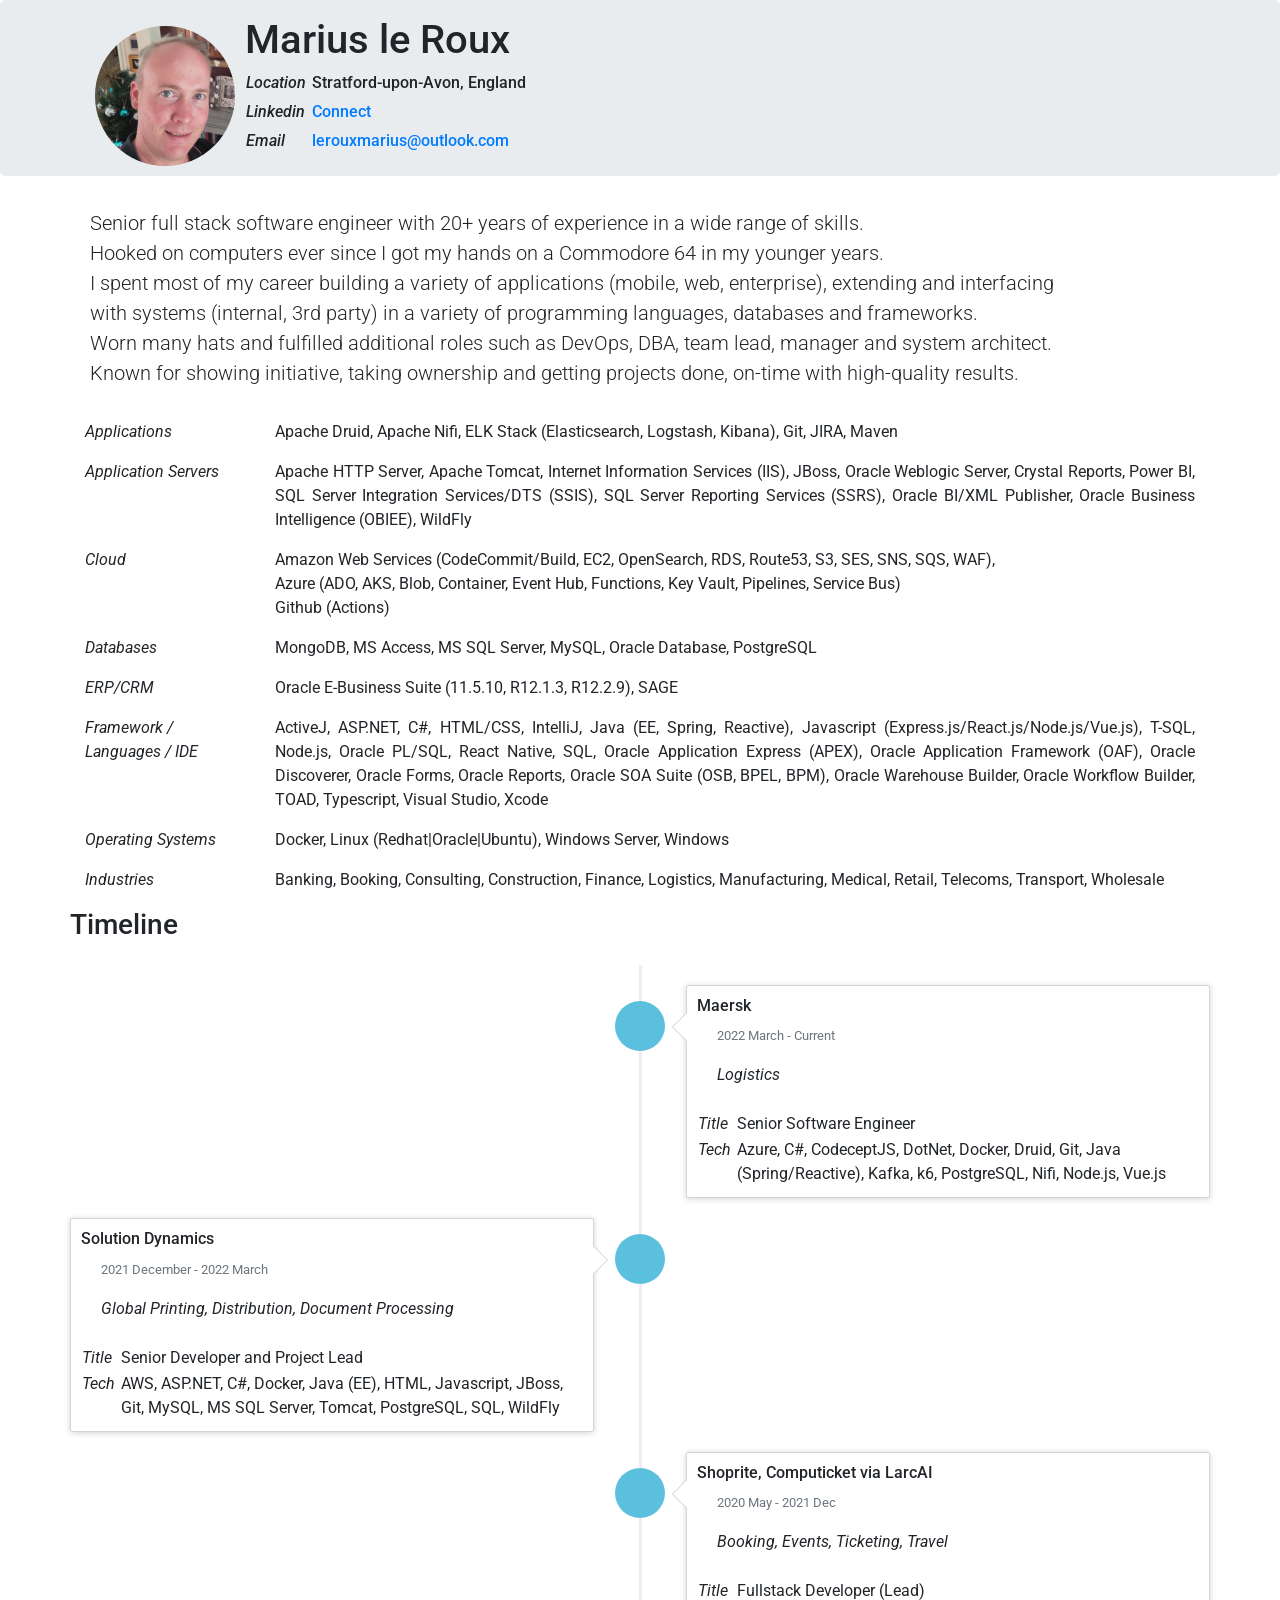
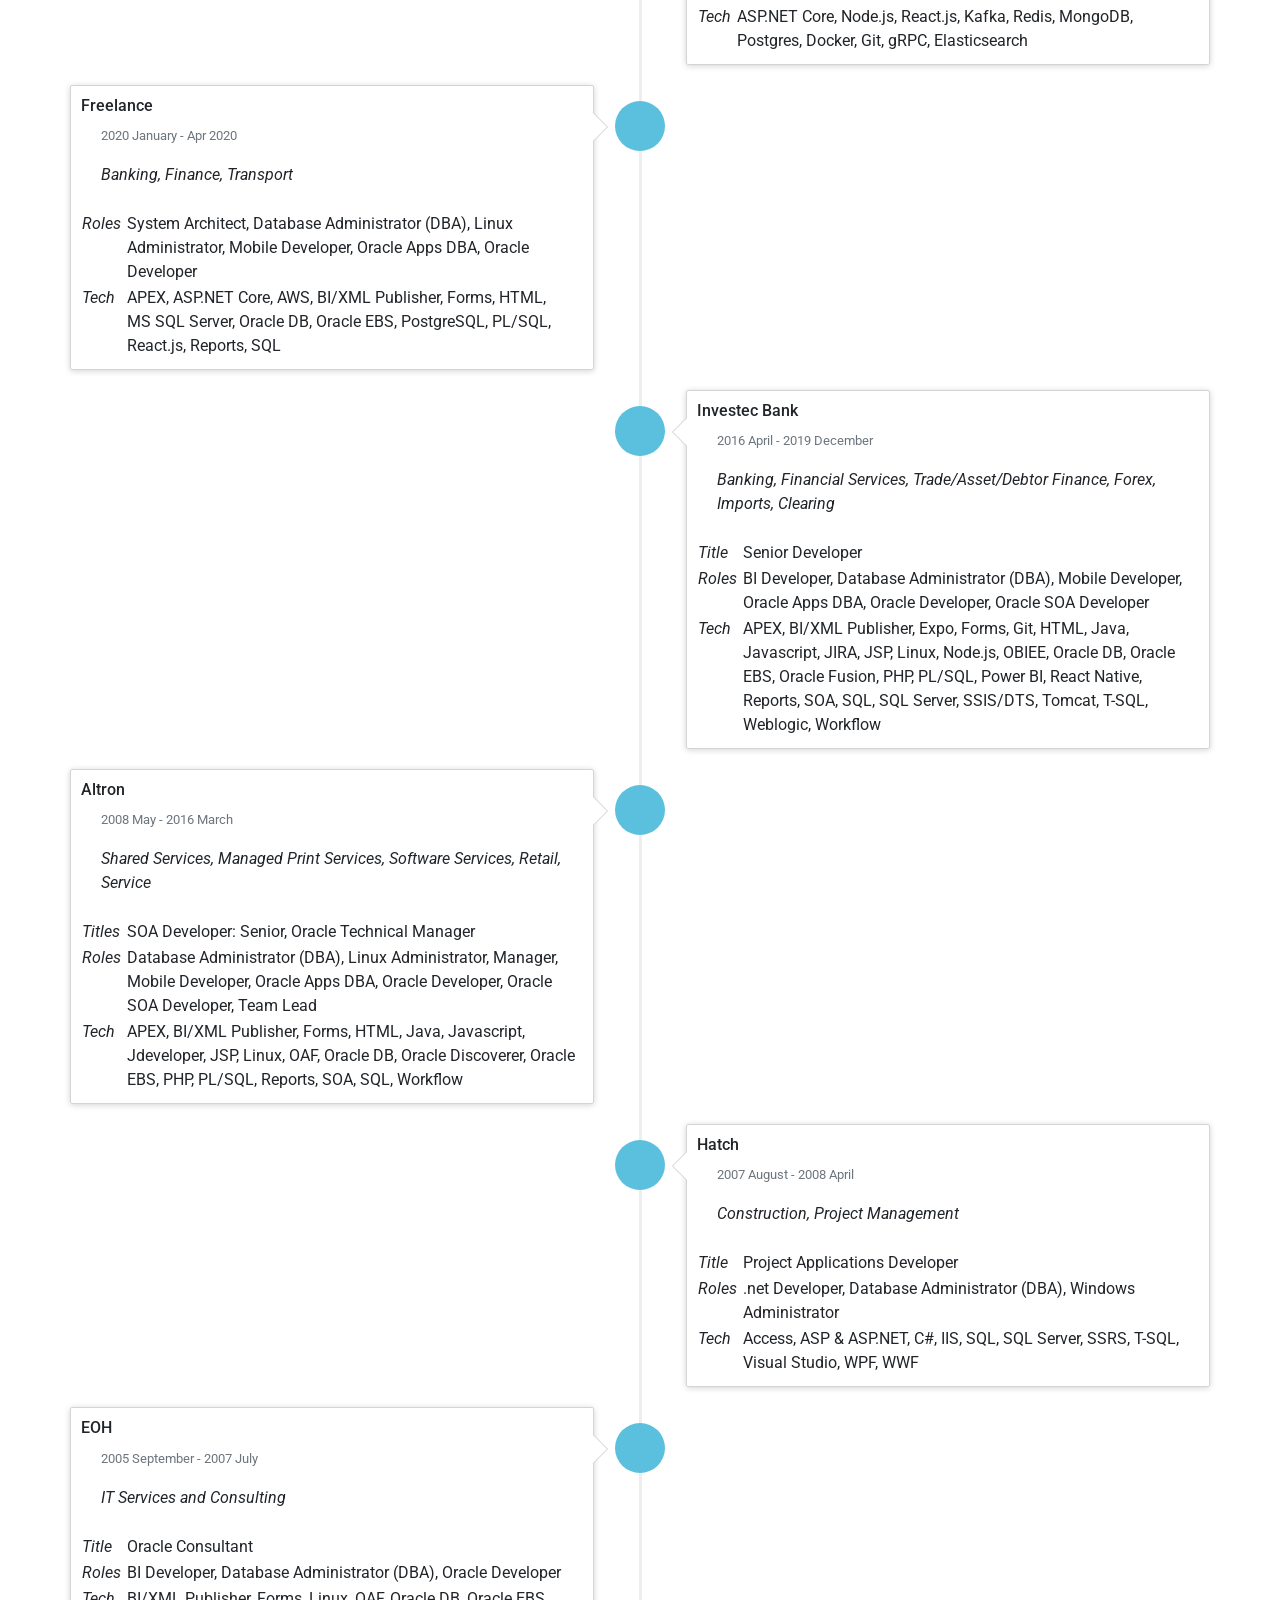
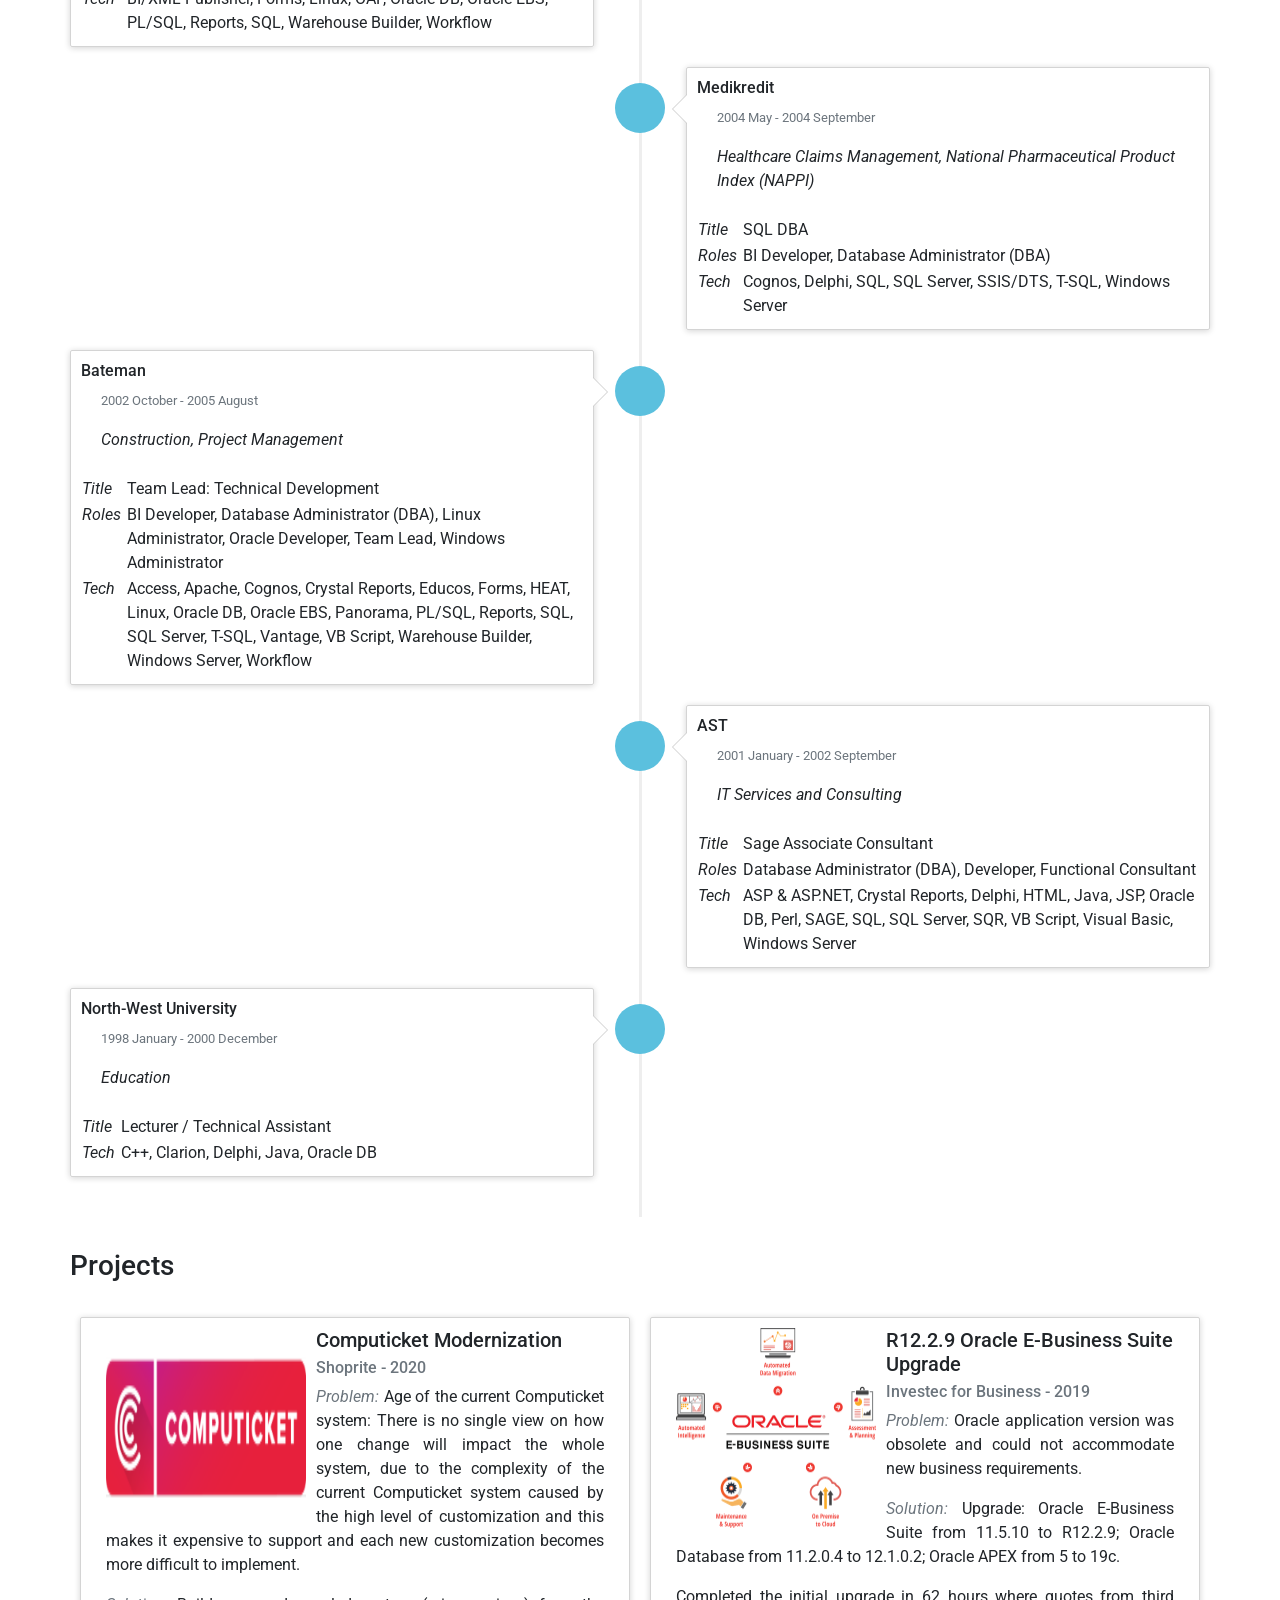
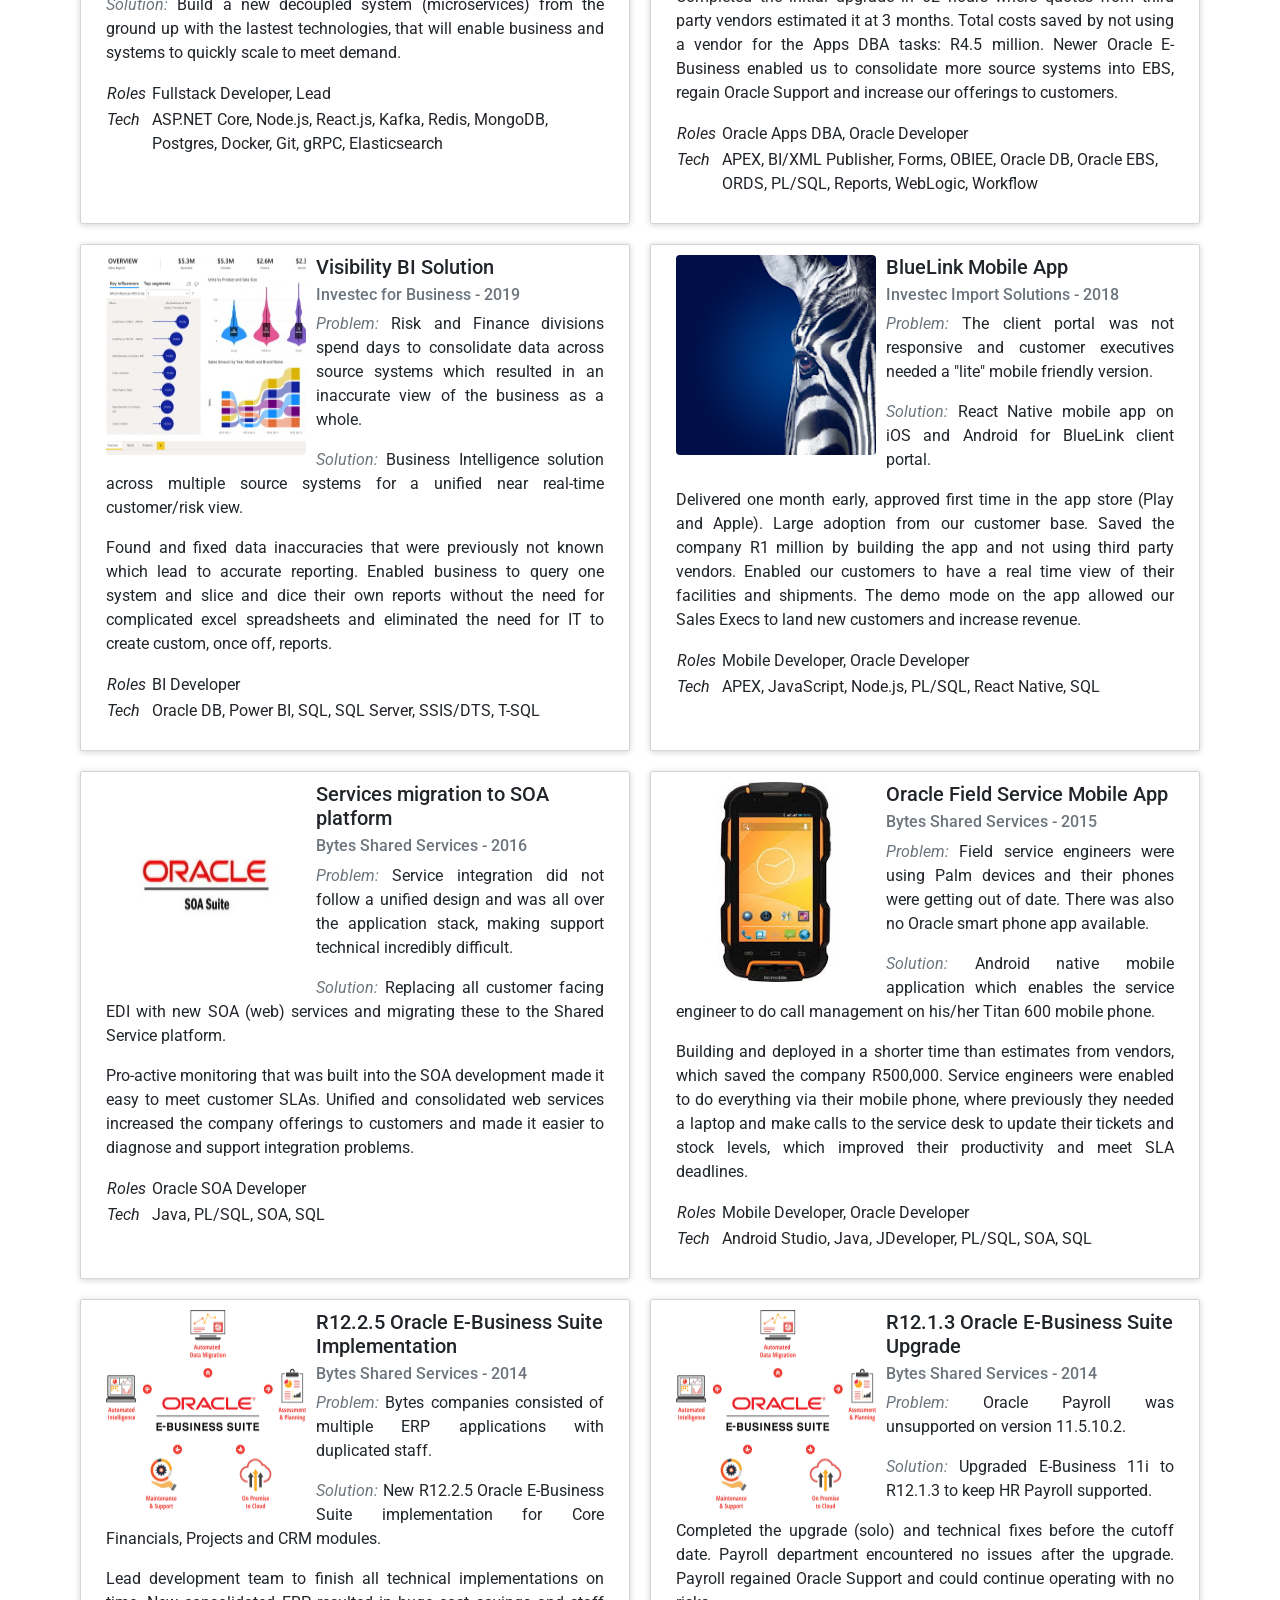
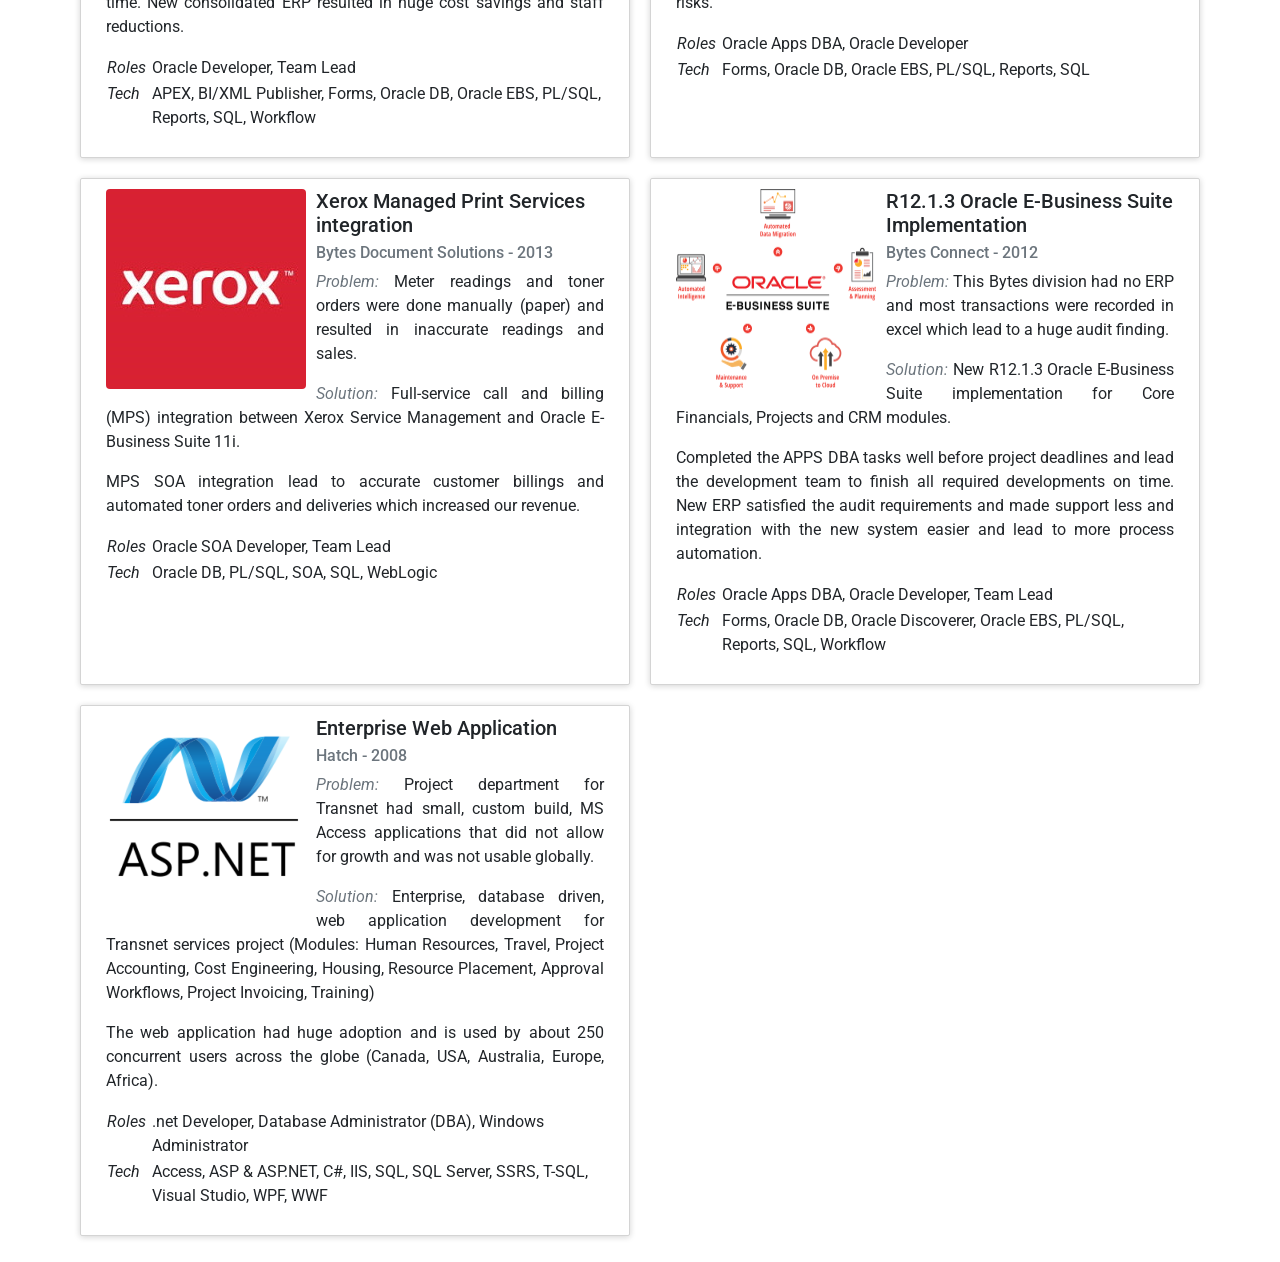
==== index.html @ 2904855f "update" ====
<!DOCTYPE html>
<!--[if lt IE 7]>      <html class="no-js lt-ie9 lt-ie8 lt-ie7"> <![endif]-->
<!--[if IE 7]>         <html class="no-js lt-ie9 lt-ie8"> <![endif]-->
<!--[if IE 8]>         <html class="no-js lt-ie9"> <![endif]-->
<!--[if gt IE 8]><!-->
<html class="no-js">
<!--<![endif]-->

<head>
    <meta charset="utf-8">
    <meta http-equiv="X-UA-Compatible" content="IE=edge">
    <title>Marius le Roux | Full Stack | Developer | Lead</title>
    <meta name="description"
        content="Summarized CV for Marius le Roux - Senior Software Engineer with 20+ years of experience in a wide range of skills.">
    <meta name="viewport" content="width=device-width, initial-scale=1.0">
    <link href="https://fonts.googleapis.com/css?family=Roboto&display=swap" rel="stylesheet">
    <link rel="stylesheet" href="css/bootstrap.min.css">
    <link rel="stylesheet" href="styles.css">
</head>

<body>
    <div class="jumbotron">
        <div class="container">
            <div class="header">
                <img src="images/MariusleRoux.png" alt="MariusleRouxPicture" class="me float-left">
                <h1>Marius le&nbsp;Roux</h1>
                <table>
                    <tr>
                        <td valign="top">
                            <h6><em>Location&nbsp;</em>
                        </td>
                        <td valign="top">
                            <h6>Stratford-upon-Avon, England</h6>
                        </td>
                    </tr>                
                    <tr>
                        <td valign="top">
                            <h6><em>Linkedin&nbsp;</em>
                        </td>
                        <td valign="top">
                            <h6><a href="https://www.linkedin.com/in/marius-le-roux-042b50187/">Connect</a></h6>
                        </td>
                    </tr>
                    <tr>
                        <td valign="top">
                            <h6><em>Email&nbsp;</em>
                        </td>
                        <td valign="top">
                            <h6><a href="mailto:lerouxmarius@outlook.com">lerouxmarius@outlook.com</a></h6>
                        </td>
                    </tr>                                        
                </table>
            </div>
        </div>
    </div>
    <div class="container">
        <div class="row">
            <p class="lead">
                Senior full stack software engineer with 20+ years of experience in a wide range of skills. <br />Hooked on computers
                ever since I got my hands on a Commodore 64 in my younger years. <br />I spent most of my career 
                building a variety of applications (mobile, web, enterprise), extending and interfacing <br />with systems (internal, 3rd party) in a variety of
                programming languages, databases and
                frameworks. <br />Worn many hats and fulfilled additional roles such as DevOps, DBA, team
                lead, manager and system architect. <br />Known for
                showing initiative, taking ownership and getting projects done, on-time with high-quality results.
            </p>
        </div>

        <div class="row">
            <div class="col-sm-2">
                <em>Applications&nbsp;</em></div>
            <div class="col-sm">Apache Druid, Apache Nifi, ELK Stack (Elasticsearch, Logstash, Kibana), Git, JIRA, Maven</div>
        </div>
        <div class="row">
            <div class="col-sm-2">
                <em>Application Servers</em></div>
            <div class="col-sm">Apache HTTP Server, Apache Tomcat, Internet Information Services (IIS), JBoss, Oracle Weblogic
                Server, Crystal Reports, Power BI, SQL Server Integration Services/DTS (SSIS), SQL Server
                Reporting
                Services (SSRS), Oracle BI/XML Publisher, Oracle Business Intelligence (OBIEE), WildFly</div>
        </div>
        <div class="row">
            <div class="col-sm-2">
                <em>Cloud</em></div>
            <div class="col-sm">Amazon Web Services (CodeCommit/Build, EC2, OpenSearch, RDS, Route53, S3, SES, SNS, SQS, WAF),<br /> Azure (ADO, AKS, Blob, Container, Event Hub, Functions, Key Vault, Pipelines, Service Bus)<br /> Github (Actions)</div>
        </div>
        <div class="row">
            <div class="col-sm-2">
                <em>Databases</em></div>
            <div class="col-sm">MongoDB, MS Access, MS SQL Server, MySQL, Oracle Database, PostgreSQL</div>
        </div>
        <div class="row">
            <div class="col-sm-2">
                <em>ERP/CRM</em></div>
            <div class="col-sm">Oracle E-Business Suite (11.5.10, R12.1.3, R12.2.9), SAGE</div>
        </div>
        <div class="row">
            <div class="col-sm-2">
                <em>Framework / Languages / IDE</em></div>
            <div class="col-sm">ActiveJ, ASP.NET, C#, HTML/CSS, IntelliJ, Java (EE, Spring, Reactive), Javascript (Express.js/React.js/Node.js/Vue.js), T-SQL, Node.js, Oracle PL/SQL, React Native, SQL, 
                Oracle Application Express (APEX), Oracle Application Framework (OAF), Oracle Discoverer, Oracle Forms, Oracle Reports, 
                Oracle SOA Suite (OSB, BPEL, BPM), Oracle Warehouse Builder, Oracle Workflow Builder, TOAD, Typescript, Visual Studio, Xcode</div>
        </div>
        <div class="row">
            <div class="col-sm-2">
                <em>Operating Systems</em></div>
            <div class="col-sm">Docker, Linux (Redhat|Oracle|Ubuntu), Windows Server, Windows</div>
        </div>
        <div class="row">
            <div class="col-sm-2">
                <em>Industries</em></div>
            <div class="col-sm">
                Banking, Booking, Consulting, Construction, Finance, Logistics, Manufacturing, Medical, Retail, Telecoms, Transport, Wholesale
            </div>
        </div>
        <div class="row">
            <h3>Timeline</h3>
        </div>
        <div class="row">
            <ul class="timeline">
                <li class="timeline-inverted">
                    <div class="timeline-badge info"></div>
                    <div class="timeline-panel">
                        <div class="timeline-heading">
                            <h6 class="timeline-title">Maersk</h6>
                            <p><small class="text-muted">2022 March - Current</small></p>
                        </div>
                        <div class="timeline-body">
                            <p><em>Logistics</em><br><br>
                                <table>
                                    <tr>
                                        <td><em>Title&nbsp;</em></td>
                                        <td> Senior Software Engineer</td>
                                    </tr>
                                    <tr>
                                        <td><em>Tech&nbsp; </em></td>
                                        <td>Azure, C#, CodeceptJS, DotNet, Docker, Druid, Git, Java (Spring/Reactive), Kafka, k6, PostgreSQL, Nifi, Node.js, Vue.js</td>
                                    </tr>
                                </table>
                            </p>
                        </div>
                    </div>
                </li>                
            <li>
                <div class="timeline-badge info"></div>
                <div class="timeline-panel">
                    <div class="timeline-heading">
                        <h6 class="timeline-title">Solution Dynamics</h6>
                        <p><small class="text-muted">2021 December - 2022 March</small></p>
                    </div>
                    <div class="timeline-body">                            
                        <p><em>Global Printing, Distribution, Document Processing</em><br><br>
                            <table>
                                <tr>
                                    <td><em>Title&nbsp;</em></td>
                                    <td> Senior Developer and Project Lead</td>
                                </tr>
                                <tr>
                                    <td><em>Tech&nbsp; </em></td>
                                    <td>AWS, ASP.NET, C#, Docker, Java (EE), HTML, Javascript, JBoss, Git, MySQL, MS&nbsp;SQL Server, Tomcat, PostgreSQL, SQL, WildFly</td>
                                </tr>
                            </table>
                        </p>
                    </div>
                </div>
            </li>
                <li class="timeline-inverted">
                    <div class="timeline-badge info"></div>
                    <div class="timeline-panel">
                        <div class="timeline-heading">
                            <h6 class="timeline-title">Shoprite, Computicket via LarcAI</h6>
                            <p><small class="text-muted">2020 May - 2021 Dec</small></p>
                        </div>
                        <div class="timeline-body">
                            <p><em>Booking, Events, Ticketing, Travel</em><br><br>
                                <table>
                                    <tr>
                                        <td><em>Title&nbsp;</em></td>
                                        <td> Fullstack Developer (Lead)</td>
                                    </tr>
                                    <tr>
                                        <td><em>Tech&nbsp; </em></td>
                                        <td>ASP.NET Core, Node.js, React.js, Kafka, Redis, MongoDB, Postgres, Docker, Git, gRPC, Elasticsearch</td>
                                    </tr>
                                </table>
                            </p>
                        </div>
                    </div>
                </li>
                <li>
                    <div class="timeline-badge info"></div>
                    <div class="timeline-panel">
                        <div class="timeline-heading">
                            <h6 class="timeline-title">Freelance</h6>
                            <p><small class="text-muted">2020 January - Apr 2020</small></p>
                        </div>
                        <div class="timeline-body">                            
                            <p><em>Banking, Finance, Transport</em><br><br>
                                <table>
                                    <tr>
                                        <td><em>Roles&nbsp;</em></td>
                                        <td> System Architect, Database Administrator (DBA), Linux Administrator, Mobile
                                            Developer, Oracle
                                            Apps DBA, Oracle Developer</td>
                                    </tr>
                                    <tr>
                                        <td><em>Tech&nbsp; </em></td>
                                        <td>APEX, ASP.NET Core, AWS, BI/XML Publisher, Forms, HTML, MS&nbsp;SQL Server, Oracle DB, Oracle EBS, PostgreSQL, 
                                            PL/SQL, React.js, 
                                            Reports, SQL</td>
                                    </tr>
                                </table>
                            </p>
                        </div>
                    </div>
                </li>
                <li class="timeline-inverted">
                    <div class="timeline-badge info"></div>
                    <div class="timeline-panel">
                        <div class="timeline-heading">
                            <h6 class="timeline-title">Investec Bank</h6>
                            <p><small class="text-muted">2016 April - 2019 December</small></p>
                        </div>
                        <div class="timeline-body">
                            <p><em>Banking, Financial Services, Trade/Asset/Debtor Finance, Forex, Imports,
                                    Clearing</em><br><br>
                                <table>
                                    <tr>
                                        <td><em>Title&nbsp;</em></td>
                                        <td> Senior Developer</td>
                                    </tr>
                                    <tr>
                                        <td><em>Roles&nbsp;</em></td>
                                        <td> BI Developer, Database Administrator (DBA), Mobile Developer,
                                            Oracle Apps
                                            DBA, Oracle Developer, Oracle SOA Developer</td>
                                    </tr>
                                    <tr>
                                        <td><em>Tech&nbsp; </em></td>
                                        <td>APEX, BI/XML Publisher, Expo, Forms, Git, HTML, Java,
                                            Javascript, JIRA, JSP,
                                            Linux, Node.js, OBIEE, Oracle DB, Oracle EBS, Oracle Fusion,
                                            PHP, PL/SQL,
                                            Power BI, React Native, Reports, SOA, SQL, SQL Server, SSIS/DTS,
                                            Tomcat,
                                            T-SQL, Weblogic, Workflow</td>
                                    </tr>
                                </table>
                            </p>
                        </div>
                    </div>
                </li>
                <li>
                    <div class="timeline-badge info"></div>
                    <div class="timeline-panel">
                        <div class="timeline-heading">
                            <h6 class="timeline-title">Altron</h6>
                            <p><small class="text-muted">2008 May - 2016 March</small></p>
                        </div>
                        <div class="timeline-body">
                            <p><em>Shared Services, Managed Print Services, Software Services, Retail,
                                    Service</em><br><br>
                                <table>
                                    <tr>
                                        <td><em>Titles&nbsp;</em></td>
                                        <td> SOA Developer: Senior, Oracle Technical Manager</td>
                                    </tr>
                                    <tr>
                                        <td><em>Roles&nbsp;</em></td>
                                        <td> Database Administrator (DBA), Linux Administrator, Manager,
                                            Mobile
                                            Developer, Oracle Apps DBA, Oracle Developer, Oracle SOA
                                            Developer, Team
                                            Lead</td>
                                    </tr>
                                    <tr>
                                        <td><em>Tech&nbsp; </em></td>
                                        <td>APEX, BI/XML Publisher, Forms, HTML, Java, Javascript,
                                            Jdeveloper, JSP,
                                            Linux, OAF, Oracle DB, Oracle Discoverer, Oracle EBS, PHP,
                                            PL/SQL, Reports,
                                            SOA, SQL, Workflow</td>
                                    </tr>
                                </table>
                            </p>
                        </div>
                    </div>
                </li>
                <li class="timeline-inverted">
                    <div class="timeline-badge info"></div>
                    <div class="timeline-panel">
                        <div class="timeline-heading">
                            <h6 class="timeline-title">Hatch</h6>
                            <p><small class="text-muted">2007 August - 2008 April</small></p>
                        </div>
                        <div class="timeline-body">
                            <p><em>Construction, Project Management</em><br><br>
                                <table>
                                    <tr>
                                        <td><em>Title&nbsp;</em></td>
                                        <td> Project Applications Developer</td>
                                    </tr>
                                    <tr>
                                        <td><em>Roles&nbsp;</em></td>
                                        <td> .net Developer, Database Administrator (DBA), Windows
                                            Administrator</td>
                                    </tr>
                                    <tr>
                                        <td><em>Tech&nbsp; </em></td>
                                        <td>Access, ASP & ASP.NET, C#, IIS, SQL, SQL Server, SSRS, T-SQL,
                                            Visual Studio,
                                            WPF, WWF</td>
                                    </tr>
                                </table>
                            </p>
                        </div>
                    </div>
                </li>
                <li>
                    <div class="timeline-badge info"></div>
                    <div class="timeline-panel">
                        <div class="timeline-heading">
                            <h6 class="timeline-title">EOH</h6>
                            <p><small class="text-muted">2005 September - 2007 July</small></p>
                        </div>
                        <div class="timeline-body">
                            <p><em>IT Services and Consulting</em><br><br>
                                <table>
                                    <tr>
                                        <td><em>Title&nbsp;</em></td>
                                        <td> Oracle Consultant</td>
                                    </tr>
                                    <tr>
                                        <td><em>Roles&nbsp;</em></td>
                                        <td> BI Developer, Database Administrator (DBA), Oracle Developer
                                        </td>
                                    </tr>
                                    <tr>
                                        <td><em>Tech&nbsp; </em></td>
                                        <td>BI/XML Publisher, Forms, Linux, OAF, Oracle DB, Oracle EBS,
                                            PL/SQL, Reports,
                                            SQL, Warehouse Builder, Workflow</td>
                                    </tr>
                                </table>
                            </p>
                        </div>
                    </div>
                </li>
                <li class="timeline-inverted">
                    <div class="timeline-badge info"></div>
                    <div class="timeline-panel">
                        <div class="timeline-heading">
                            <h6 class="timeline-title">Medikredit</h6>
                            <p><small class="text-muted">2004 May - 2004 September</small></p>
                        </div>
                        <div class="timeline-body">
                            <p><em>Healthcare Claims Management, National Pharmaceutical Product Index
                                    (NAPPI)</em><br><br>
                                <table>
                                    <tr>
                                        <td><em>Title&nbsp;</em></td>
                                        <td> SQL DBA</td>
                                    </tr>
                                    <tr>
                                        <td><em>Roles&nbsp;</em></td>
                                        <td> BI Developer, Database Administrator (DBA)</td>
                                    </tr>
                                    <tr>
                                        <td><em>Tech&nbsp; </em></td>
                                        <td>Cognos, Delphi, SQL, SQL Server, SSIS/DTS, T-SQL, Windows Server
                                        </td>
                                    </tr>
                                </table>
                            </p>
                        </div>
                    </div>
                </li>
                <li>
                    <div class="timeline-badge info"></div>
                    <div class="timeline-panel">
                        <div class="timeline-heading">
                            <h6 class="timeline-title">Bateman</h6>
                            <p><small class="text-muted">2002 October - 2005 August</small></p>
                        </div>
                        <div class="timeline-body">
                            <p><em>Construction, Project Management</em><br><br>
                                <table>
                                    <tr>
                                        <td><em>Title&nbsp;</em></td>
                                        <td> Team Lead: Technical Development</td>
                                    </tr>
                                    <tr>
                                        <td><em>Roles&nbsp;</em></td>
                                        <td> BI Developer, Database Administrator (DBA), Linux
                                            Administrator, Oracle
                                            Developer, Team Lead, Windows Administrator</td>
                                    </tr>
                                    <tr>
                                        <td><em>Tech&nbsp; </em></td>
                                        <td>Access, Apache, Cognos, Crystal Reports, Educos, Forms, HEAT,
                                            Linux, Oracle
                                            DB, Oracle EBS, Panorama, PL/SQL, Reports, SQL, SQL Server,
                                            T-SQL, Vantage,
                                            VB Script, Warehouse Builder, Windows Server, Workflow</td>
                                    </tr>
                                </table>
                            </p>
                        </div>
                    </div>
                </li>
                <li class="timeline-inverted">
                    <div class="timeline-badge info"></div>
                    <div class="timeline-panel">
                        <div class="timeline-heading">
                            <h6 class="timeline-title">AST</h6>
                            <p><small class="text-muted">2001 January - 2002 September</small></p>
                        </div>
                        <div class="timeline-body">
                            <p><em>IT Services and Consulting</em><br><br>
                                <table>
                                    <tr>
                                        <td><em>Title&nbsp;</em></td>
                                        <td> Sage Associate Consultant</td>
                                    </tr>
                                    <tr>
                                        <td><em>Roles&nbsp;</em></td>
                                        <td> Database Administrator (DBA), Developer, Functional Consultant
                                        </td>
                                    </tr>
                                    <tr>
                                        <td><em>Tech&nbsp; </em></td>
                                        <td>ASP & ASP.NET, Crystal Reports, Delphi, HTML, Java, JSP, Oracle
                                            DB, Perl,
                                            SAGE, SQL, SQL Server, SQR, VB Script, Visual Basic, Windows
                                            Server</td>
                                    </tr>
                                </table>
                            </p>
                        </div>
                    </div>
                </li>
                <li>
                    <div class="timeline-badge info"></div>
                    <div class="timeline-panel">
                        <div class="timeline-heading">
                            <h6 class="timeline-title">North-West University</h6>
                            <p><small class="text-muted">1998 January - 2000 December</small></p>
                        </div>
                        <div class="timeline-body">
                            <p><em>Education</em><br><br>
                                <table>
                                    <tr>
                                        <td><em>Title&nbsp;</em></td>
                                        <td> Lecturer / Technical Assistant</td>
                                    </tr>
                                    <tr>
                                        <td><em>Tech&nbsp; </em></td>
                                        <td>C++, Clarion, Delphi, Java, Oracle DB</td>
                                    </tr>
                                </table>
                            </p>
                        </div>
                    </div>
                </li>
            </ul>
        </div>
        <div class="row">
            <h3>Projects</h3>
        </div>
        <div class="row">
            <div class="col-md-6">
                <div class="card h-100 mb-3 col-sm-12 project">
                    <div class="bg-transparent col-sm-12">
                        <img src="images/computicket.png" alt="ProjectImage" class="rounded float-left">
                        <h5 class="card-title">Computicket Modernization</h5>
                        <h6 class="card-subtitle mb-2 text-muted">Shoprite - 2020</h6>
                        <p class="card-text"><em class="text-muted">Problem:&nbsp;</em>Age of the current Computicket system: There is no single view on how one change will impact the whole
                            system, due to the complexity of the current Computicket system caused by the high level of customization and this
                            makes it expensive to support and each new customization becomes more difficult to implement.</p>
                        <p class="card-text"><em class="text-muted">Solution:&nbsp;</em>Build a new decoupled system (microservices) from the ground up with the lastest technologies, that will enable business and
                            systems to quickly scale to meet demand.</p>
                        <table>
                            <tr>
                                <td><em>Roles&nbsp;</em></td>
                                <td>Fullstack Developer, Lead</td>
                            </tr>
                            <tr>
                                <td><em>Tech&nbsp; </em></td>
                                <td>ASP.NET Core, Node.js, React.js, Kafka, Redis, MongoDB, Postgres, Docker, Git, gRPC, Elasticsearch</td>
                            </tr>
                        </table>
                    </div>
                </div>
            </div>            
            <div class="col-md-6">
                <div class="card h-100 mb-3 col-sm-12 project">
                    <div class="bg-transparent col-sm-12">
                        <img src="images/ebs.png" alt="ProjectImage" class="rounded float-left">
                        <h5 class="card-title">R12.2.9 Oracle E-Business Suite Upgrade</h5>
                        <h6 class="card-subtitle mb-2 text-muted">Investec for Business - 2019</h6>
                        <p class="card-text"><em class="text-muted">Problem:&nbsp;</em>Oracle
                            application version was obsolete and could not accommodate new business
                            requirements.</p>
                        <p class="card-text"><em class="text-muted">Solution:&nbsp;</em>Upgrade: Oracle
                            E-Business Suite from 11.5.10 to R12.2.9; Oracle Database from 11.2.0.4 to
                            12.1.0.2; Oracle APEX from 5 to 19c.</p>
                        <p class="card-text">Completed the initial upgrade in 62 hours where quotes from third party
                            vendors estimated it at 3 months. Total costs saved by not using a vendor for the Apps
                            DBA tasks: R4.5 million.
                            Newer Oracle E-Business enabled us to consolidate more source systems into EBS, regain
                            Oracle Support and increase our offerings to customers.</p>
                        <table>
                            <tr>
                                <td><em>Roles&nbsp;</em></td>
                                <td>Oracle Apps DBA, Oracle Developer</td>
                            </tr>
                            <tr>
                                <td><em>Tech&nbsp; </em></td>
                                <td>APEX, BI/XML Publisher, Forms, OBIEE, Oracle DB, Oracle EBS, ORDS,
                                    PL/SQL, Reports, WebLogic, Workflow</td>
                            </tr>
                        </table>
                    </div>
                </div>
            </div>
            <div class="col-md-6">
                <div class="card h-100 mb-3 col-sm-12 project">
                    <div class="bg-transparent col-sm-12">
                        <img src="images/powerbi.jpg" alt="ProjectImage" class="rounded float-left">
                        <h5 class="card-title">Visibility BI Solution</h5>
                        <h6 class="card-subtitle mb-2 text-muted">Investec for Business - 2019</h6>
                        <p class="card-text"><em class="text-muted">Problem:&nbsp;</em>Risk and Finance
                            divisions spend days to consolidate data across source systems which
                            resulted in an inaccurate view of the business as a whole.</p>
                        <p class="card-text"><em class="text-muted">Solution:&nbsp;</em>Business
                            Intelligence solution across multiple source systems for a unified near
                            real-time customer/risk view.</p>
                        <p class="card-text">Found and fixed data inaccuracies that were previously not known which
                            lead to accurate reporting. Enabled business to query one system and slice and dice
                            their own reports without the need for complicated excel spreadsheets and eliminated the
                            need for IT to create custom, once off, reports.</p>
                        <table>
                            <tr>
                                <td><em>Roles&nbsp;</em></td>
                                <td>BI Developer</td>
                            </tr>
                            <tr>
                                <td><em>Tech&nbsp; </em></td>
                                <td>Oracle DB, Power BI, SQL, SQL Server, SSIS/DTS, T-SQL</td>
                            </tr>
                        </table>
                    </div>
                </div>
            </div>
            <div class="col-md-6">
                <div class="card h-100 mb-3 col-sm-12 project">
                    <div class="bg-transparent col-sm-12">
                        <img src="images/bluelink.png" alt="ProjectImage" class="rounded float-left">
                        <h5 class="card-title">BlueLink Mobile App</h5>
                        <h6 class="card-subtitle mb-2 text-muted">Investec Import Solutions - 2018</h6>
                        <p class="card-text"><em class="text-muted">Problem:&nbsp;</em>The client portal
                            was not responsive and customer executives needed a "lite" mobile friendly
                            version.</p>
                        <p class="card-text"><em class="text-muted">Solution:&nbsp;</em>React Native
                            mobile app on iOS and Android for BlueLink client portal.</p>
                        <p class="card-text">Delivered one month early, approved first time in the app store (Play
                            and Apple). Large adoption from our customer base. Saved the company R1 million by
                            building the app and not using third party vendors. Enabled our customers to have a real
                            time view of their facilities and shipments. The demo mode on the app allowed our Sales
                            Execs to land new customers and increase revenue.</p>
                        <table>
                            <tr>
                                <td><em>Roles&nbsp;</em></td>
                                <td>Mobile Developer, Oracle Developer</td>
                            </tr>
                            <tr>
                                <td><em>Tech&nbsp; </em></td>
                                <td>APEX, JavaScript, Node.js, PL/SQL, React Native, SQL</td>
                            </tr>
                        </table>
                    </div>
                </div>
            </div>
            <div class="col-md-6">
                <div class="card h-100 mb-3 col-sm-12 project">
                    <div class="bg-transparent col-sm-12">
                        <img src="images/soa.jpg" alt="ProjectImage" class="rounded float-left">
                        <h5 class="card-title">Services migration to SOA platform</h5>
                        <h6 class="card-subtitle mb-2 text-muted">Bytes Shared Services - 2016</h6>
                        <p class="card-text"><em class="text-muted">Problem:&nbsp;</em>Service
                            integration did not follow a unified design and was all over the application
                            stack, making support technical incredibly difficult.</p>
                        <p class="card-text"><em class="text-muted">Solution:&nbsp;</em>Replacing all
                            customer facing EDI with new SOA (web) services and migrating these to the
                            Shared Service platform.</p>
                        <p class="card-text">Pro-active monitoring that was built into the SOA development made it
                            easy to meet customer SLAs. Unified and consolidated web services increased the company
                            offerings to customers and made it easier to diagnose and support integration problems.
                        </p>
                        <table>
                            <tr>
                                <td><em>Roles&nbsp;</em></td>
                                <td>Oracle SOA Developer</td>
                            </tr>
                            <tr>
                                <td><em>Tech&nbsp; </em></td>
                                <td>Java, PL/SQL, SOA, SQL</td>
                            </tr>
                        </table>
                    </div>
                </div>
            </div>
            <div class="col-md-6">
                <div class="card h-100 mb-3 col-sm-12 project">
                    <div class="bg-transparent col-sm-12">
                        <img src="images/titan600.jpg" alt="ProjectImage" class="rounded float-left">
                        <h5 class="card-title">Oracle Field Service Mobile App</h5>
                        <h6 class="card-subtitle mb-2 text-muted">Bytes Shared Services - 2015</h6>
                        <p class="card-text"><em class="text-muted">Problem:&nbsp;</em>Field service
                            engineers were using Palm devices and their phones were getting out of date.
                            There was also no Oracle smart phone app available.</p>
                        <p class="card-text"><em class="text-muted">Solution:&nbsp;</em>Android native
                            mobile application which enables the service engineer to do call management
                            on his/her Titan 600 mobile phone.</p>
                        <p class="card-text">Building and deployed in a shorter time than estimates from vendors,
                            which saved the company R500,000. Service engineers were enabled to do everything via
                            their mobile phone, where previously they needed a laptop and make calls to the service
                            desk to update their tickets and stock levels, which improved their productivity and
                            meet SLA deadlines.</p>
                        <table>
                            <tr>
                                <td><em>Roles&nbsp;</em></td>
                                <td>Mobile Developer, Oracle Developer</td>
                            </tr>
                            <tr>
                                <td><em>Tech&nbsp; </em></td>
                                <td>Android Studio, Java, JDeveloper, PL/SQL, SOA, SQL</td>
                            </tr>
                        </table>
                    </div>
                </div>
            </div>
            <div class="col-md-6">
                <div class="card h-100 mb-3 col-sm-12 project">
                    <div class="bg-transparent col-sm-12">
                        <img src="images/ebs.png" alt="ProjectImage" class="rounded float-left">
                        <h5 class="card-title">R12.2.5 Oracle E-Business Suite Implementation</h5>
                        <h6 class="card-subtitle mb-2 text-muted">Bytes Shared Services - 2014</h6>
                        <p class="card-text"><em class="text-muted">Problem:&nbsp;</em>Bytes companies
                            consisted of multiple ERP applications with duplicated staff.</p>
                        <p class="card-text"><em class="text-muted">Solution:&nbsp;</em>New R12.2.5
                            Oracle E-Business Suite implementation for Core Financials, Projects and CRM
                            modules.</p>
                        <p class="card-text">Lead development team to finish all technical implementations on time.
                            New consolidated ERP resulted in huge cost savings and staff reductions.</p>
                        <table>
                            <tr>
                                <td><em>Roles&nbsp;</em></td>
                                <td>Oracle Developer, Team Lead</td>
                            </tr>
                            <tr>
                                <td><em>Tech&nbsp; </em></td>
                                <td>APEX, BI/XML Publisher, Forms, Oracle DB, Oracle EBS, PL/SQL,
                                    Reports, SQL, Workflow</td>
                            </tr>
                        </table>
                    </div>
                </div>
            </div>
            <div class="col-md-6">
                <div class="card h-100 mb-3 col-sm-12 project">
                    <div class="bg-transparent col-sm-12">
                        <img src="images/ebs.png" alt="ProjectImage" class="rounded float-left">
                        <h5 class="card-title">R12.1.3 Oracle E-Business Suite Upgrade</h5>
                        <h6 class="card-subtitle mb-2 text-muted">Bytes Shared Services - 2014</h6>
                        <p class="card-text"><em class="text-muted">Problem:&nbsp;</em>Oracle Payroll
                            was unsupported on version 11.5.10.2.</p>
                        <p class="card-text"><em class="text-muted">Solution:&nbsp;</em>Upgraded
                            E-Business 11i to R12.1.3 to keep HR Payroll supported.</p>
                        <p class="card-text">Completed the upgrade (solo) and technical fixes before the cutoff
                            date. Payroll department encountered no issues after the upgrade. Payroll regained
                            Oracle Support and could continue operating with no risks.</p>
                        <table>
                            <tr>
                                <td><em>Roles&nbsp;</em></td>
                                <td>Oracle Apps DBA, Oracle Developer</td>
                            </tr>
                            <tr>
                                <td><em>Tech&nbsp; </em></td>
                                <td>Forms, Oracle DB, Oracle EBS, PL/SQL, Reports, SQL</td>
                            </tr>
                        </table>
                    </div>
                </div>
            </div>
            <div class="col-md-6">
                <div class="card h-100 mb-3 col-sm-12 project">
                    <div class="bg-transparent col-sm-12">
                        <img src="images/xerox.jpg" alt="ProjectImage" class="rounded float-left">
                        <h5 class="card-title">Xerox Managed Print Services integration</h5>
                        <h6 class="card-subtitle mb-2 text-muted">Bytes Document Solutions - 2013</h6>
                        <p class="card-text"><em class="text-muted">Problem:&nbsp;</em>Meter readings
                            and toner orders were done manually (paper) and resulted in inaccurate
                            readings and sales.</p>
                        <p class="card-text"><em class="text-muted">Solution:&nbsp;</em>Full-service
                            call and billing (MPS) integration between Xerox Service Management and
                            Oracle E-Business Suite 11i.</p>
                        <p class="card-text">MPS SOA integration lead to accurate customer billings and automated
                            toner orders and deliveries which increased our revenue.</p>
                        <table>
                            <tr>
                                <td><em>Roles&nbsp;</em></td>
                                <td>Oracle SOA Developer, Team Lead</td>
                            </tr>
                            <tr>
                                <td><em>Tech&nbsp; </em></td>
                                <td>Oracle DB, PL/SQL, SOA, SQL, WebLogic</td>
                            </tr>
                        </table>
                    </div>
                </div>
            </div>
            <div class="col-md-6">
                <div class="card h-100 mb-3 col-sm-12 project">
                    <div class="bg-transparent col-sm-12">
                        <img src="images/ebs.png" alt="ProjectImage" class="rounded float-left">
                        <h5 class="card-title">R12.1.3 Oracle E-Business Suite Implementation</h5>
                        <h6 class="card-subtitle mb-2 text-muted">Bytes Connect - 2012</h6>
                        <p class="card-text"><em class="text-muted">Problem:&nbsp;</em>This Bytes
                            division had no ERP and most transactions were recorded in excel which lead
                            to a huge audit finding.</p>
                        <p class="card-text"><em class="text-muted">Solution:&nbsp;</em>New R12.1.3
                            Oracle E-Business Suite implementation for Core Financials, Projects and CRM
                            modules.</p>
                        <p class="card-text">Completed the APPS DBA tasks well before project deadlines and lead the
                            development team to finish all required developments on time. New ERP satisfied the
                            audit requirements and made support less and integration with the new system easier and
                            lead to more process automation.</p>
                        <table>
                            <tr>
                                <td><em>Roles&nbsp;</em></td>
                                <td>Oracle Apps DBA, Oracle Developer, Team Lead</td>
                            </tr>
                            <tr>
                                <td><em>Tech&nbsp; </em></td>
                                <td>Forms, Oracle DB, Oracle Discoverer, Oracle EBS, PL/SQL, Reports,
                                    SQL, Workflow</td>
                            </tr>
                        </table>
                    </div>
                </div>
            </div>
            <div class="col-md-6">
                <div class="card h-100 mb-3 col-sm-12 project">
                    <div class="bg-transparent col-sm-12">
                        <img src="images/asp.png" alt="ProjectImage" class="rounded float-left">
                        <h5 class="card-title">Enterprise Web Application</h5>
                        <h6 class="card-subtitle mb-2 text-muted">Hatch - 2008</h6>
                        <p class="card-text"><em class="text-muted">Problem:&nbsp;</em>Project department for
                            Transnet had small, custom build, MS Access applications that did not allow for growth
                            and was not usable globally.</p>
                        <p class="card-text"><em class="text-muted">Solution:&nbsp;</em>Enterprise, database driven,
                            web application development for Transnet services project (Modules: Human Resources,
                            Travel, Project Accounting, Cost Engineering, Housing, Resource Placement, Approval
                            Workflows, Project Invoicing, Training)</p>
                        <p class="card-text">The web application had huge adoption and is used by about 250
                            concurrent users across the globe (Canada, USA, Australia, Europe, Africa).</p>
                        <table>
                            <tr>
                                <td><em>Roles&nbsp;</em></td>
                                <td>.net Developer, Database Administrator (DBA), Windows Administrator</td>
                            </tr>
                            <tr>
                                <td><em>Tech&nbsp; </em></td>
                                <td>Access, ASP & ASP.NET, C#, IIS, SQL, SQL Server, SSRS, T-SQL, Visual Studio,
                                    WPF, WWF</td>
                            </tr>
                        </table>
                    </div>
                </div>
            </div>
        </div>
    </div>
    <script src="https://code.jquery.com/jquery-3.4.1.slim.min.js"
        integrity="sha384-J6qa4849blE2+poT4WnyKhv5vZF5SrPo0iEjwBvKU7imGFAV0wwj1yYfoRSJoZ+n"
        crossorigin="anonymous"></script>
    <script src="https://cdn.jsdelivr.net/npm/popper.js@1.16.0/dist/umd/popper.min.js"
        integrity="sha384-Q6E9RHvbIyZFJoft+2mJbHaEWldlvI9IOYy5n3zV9zzTtmI3UksdQRVvoxMfooAo"
        crossorigin="anonymous"></script>
    <script src="https://stackpath.bootstrapcdn.com/bootstrap/4.4.1/js/bootstrap.min.js"
        integrity="sha384-wfSDF2E50Y2D1uUdj0O3uMBJnjuUD4Ih7YwaYd1iqfktj0Uod8GCExl3Og8ifwB6"
        crossorigin="anonymous"></script>
</body>

</html>
---- styles.css ----
* {
    font-family: 'Roboto', sans-serif;
}

@-ms-viewport {
    width: device-width;
}

.me {
    height: 10rem;
    border-radius: 100%;
    padding: 10px;
}

p {
    padding: 0 20px 0 20px;
}

.row {
    padding-bottom: 1em;
}

.jumbotron {
    padding-top: 1em;
    padding-bottom: 1em;
}

.carousel-item.active {
    display: block;
    border: solid 1px black;
}

/* timeline css */

.timeline {
    list-style: none;
    padding: 20px 0 20px;
    position: relative;
}

.timeline:before {
    top: 0;
    bottom: 0;
    position: absolute;
    content: " ";
    width: 3px;
    background-color: #eeeeee;
    left: 50%;
    margin-left: -1.5px;
}

.timeline>li {
    margin-bottom: 20px;
    position: relative;
}

.timeline>li:before, .timeline>li:after {
    content: " ";
    display: table;
}

.timeline>li:after {
    clear: both;
}

.timeline>li:before, .timeline>li:after {
    content: " ";
    display: table;
}

.timeline>li:after {
    clear: both;
}

.timeline>li>.timeline-panel {
    width: 46%;
    float: left;
    border: 1px solid #d4d4d4;
    border-radius: 2px;
    padding: 10px;
    position: relative;
    -webkit-box-shadow: 0 1px 6px rgba(0, 0, 0, 0.175);
    box-shadow: 0 1px 6px rgba(0, 0, 0, 0.175);
}

.timeline>li>.timeline-panel:before {
    position: absolute;
    top: 26px;
    right: -15px;
    display: inline-block;
    border-top: 15px solid transparent;
    border-left: 15px solid #ccc;
    border-right: 0 solid #ccc;
    border-bottom: 15px solid transparent;
    content: " ";
}

.timeline>li>.timeline-panel:after {
    position: absolute;
    top: 27px;
    right: -14px;
    display: inline-block;
    border-top: 14px solid transparent;
    border-left: 14px solid #fff;
    border-right: 0 solid #fff;
    border-bottom: 14px solid transparent;
    content: " ";
}

.timeline>li>.timeline-badge {
    color: #fff;
    width: 50px;
    height: 50px;
    line-height: 50px;
    font-size: 1.4em;
    text-align: center;
    position: absolute;
    top: 16px;
    left: 50%;
    margin-left: -25px;
    background-color: #999999;
    z-index: 100;
    border-top-right-radius: 50%;
    border-top-left-radius: 50%;
    border-bottom-right-radius: 50%;
    border-bottom-left-radius: 50%;
}

.timeline>li.timeline-inverted>.timeline-panel {
    float: right;
}

.timeline>li.timeline-inverted>.timeline-panel:before {
    border-left-width: 0;
    border-right-width: 15px;
    left: -15px;
    right: auto;
}

.timeline>li.timeline-inverted>.timeline-panel:after {
    border-left-width: 0;
    border-right-width: 14px;
    left: -14px;
    right: auto;
}

.timeline-badge.primary {
    background-color: #2e6da4 !important;
}

.timeline-badge.success {
    background-color: #3f903f !important;
}

.timeline-badge.warning {
    background-color: #f0ad4e !important;
}

.timeline-badge.danger {
    background-color: #d9534f !important;
}

.timeline-badge.info {
    background-color: #5bc0de !important;
}

.timeline-title {
    margin-top: 0;
    color: inherit;
}

.timeline-body>p, .timeline-body>ul {
    margin-bottom: 0;
}

.timeline-body>p+p {
    margin-top: 5px;
}

@media (max-width: 767px) {
    ul.timeline:before {
        left: 40px;
    }
    ul.timeline>li>.timeline-panel {
        width: calc(100% - 90px);
        width: -moz-calc(100% - 90px);
        width: -webkit-calc(100% - 90px);
    }
    ul.timeline>li>.timeline-badge {
        left: 15px;
        margin-left: 0;
        top: 16px;
    }
    ul.timeline>li>.timeline-panel {
        float: right;
    }
    ul.timeline>li>.timeline-panel:before {
        border-left-width: 0;
        border-right-width: 15px;
        left: -15px;
        right: auto;
    }
    ul.timeline>li>.timeline-panel:after {
        border-left-width: 0;
        border-right-width: 14px;
        left: -14px;
        right: auto;
    }
}

table td {
    text-align: left;
    vertical-align: top;
}

table {
    margin: 0; /* 20px 0 20px;*/
}

#headingOne.card-header, .card-header .btn, .card-text {
    text-decoration: none;
    padding: 0;
    text-align: justify;
}

.table {
    margin: 0;
}

.lead, .col-sm, .card-text {
    text-align: justify;
}

.project {    
    border: 1px solid #d4d4d4;
    border-radius: 2px;
    padding: 10px;
    position: relative;
    -webkit-box-shadow: 0 1px 6px rgba(0, 0, 0, 0.175);
    box-shadow: 0 1px 6px rgba(0, 0, 0, 0.175);

}

.project img {
    height: 200px;
    width: 200px;
    margin-right: 10px;
}

.col-md-6 {
    padding: 10px;
}

.card-body {
    padding: 0;
}
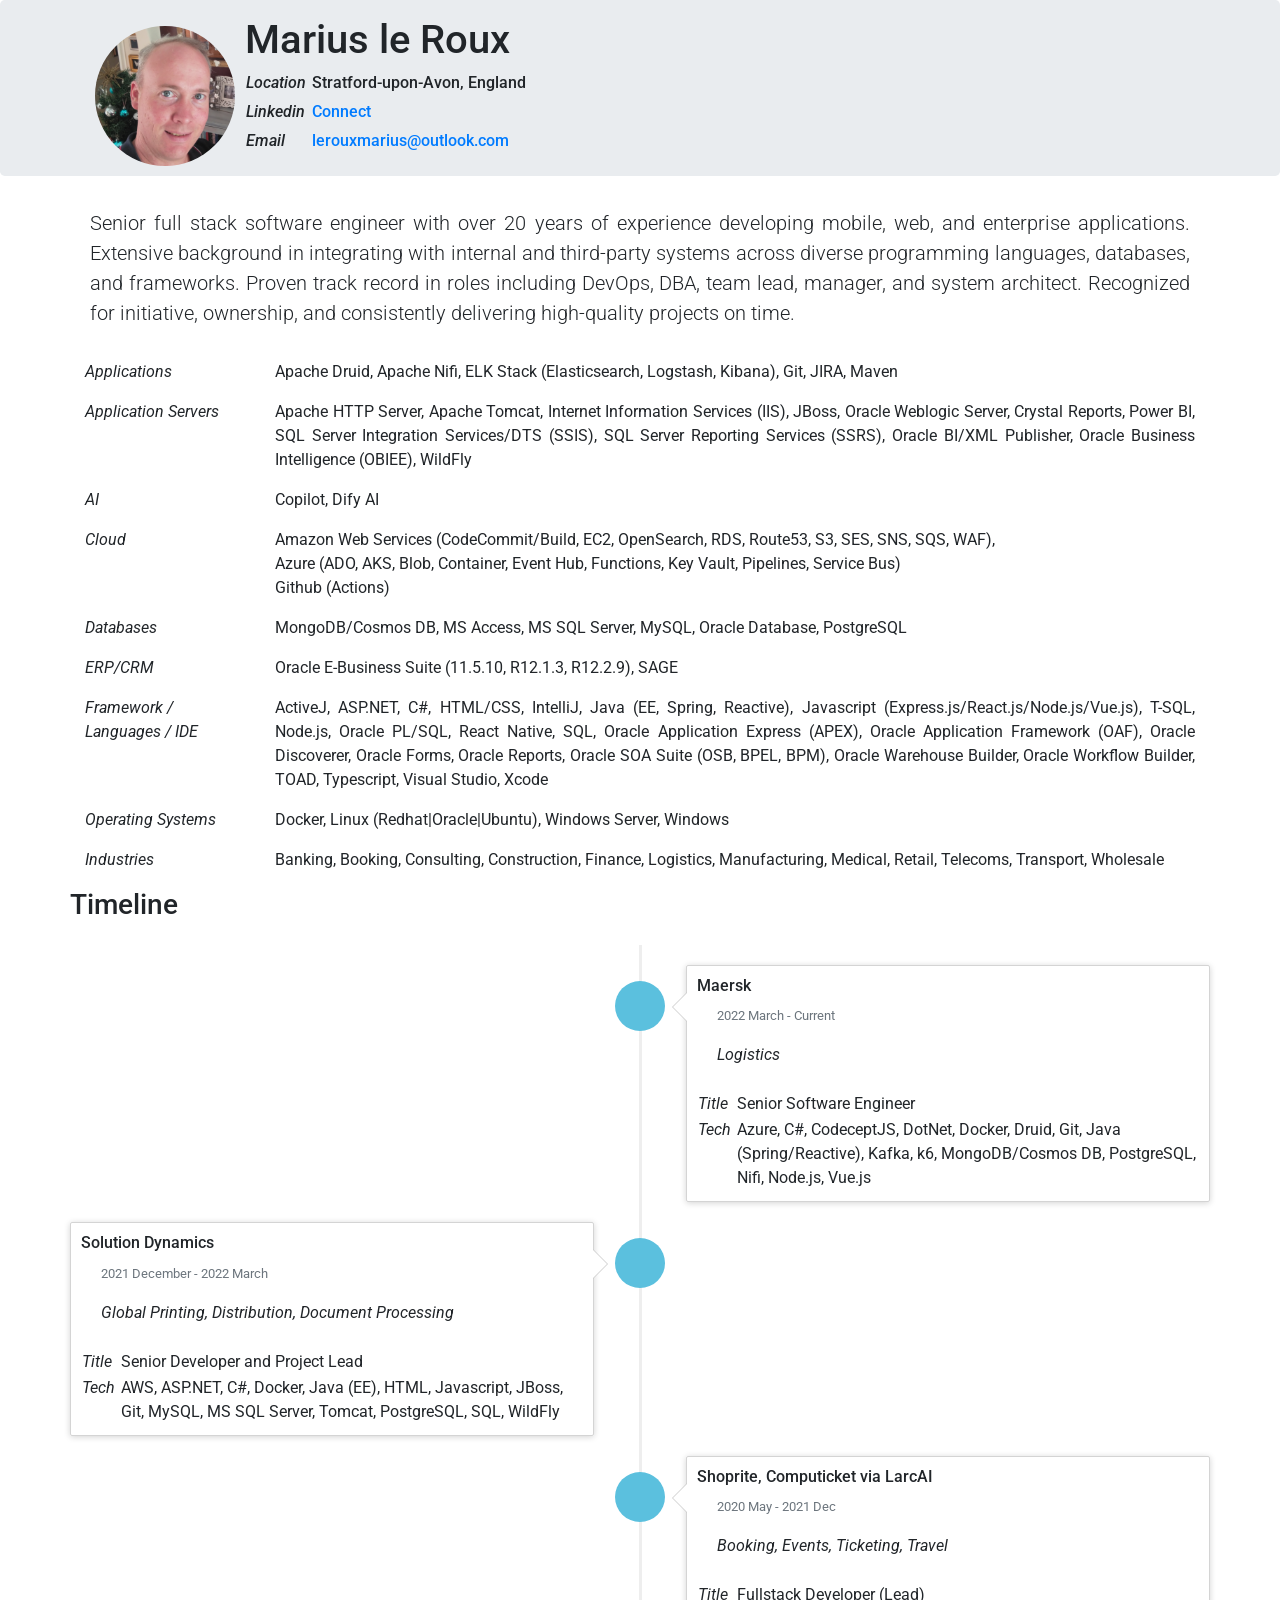
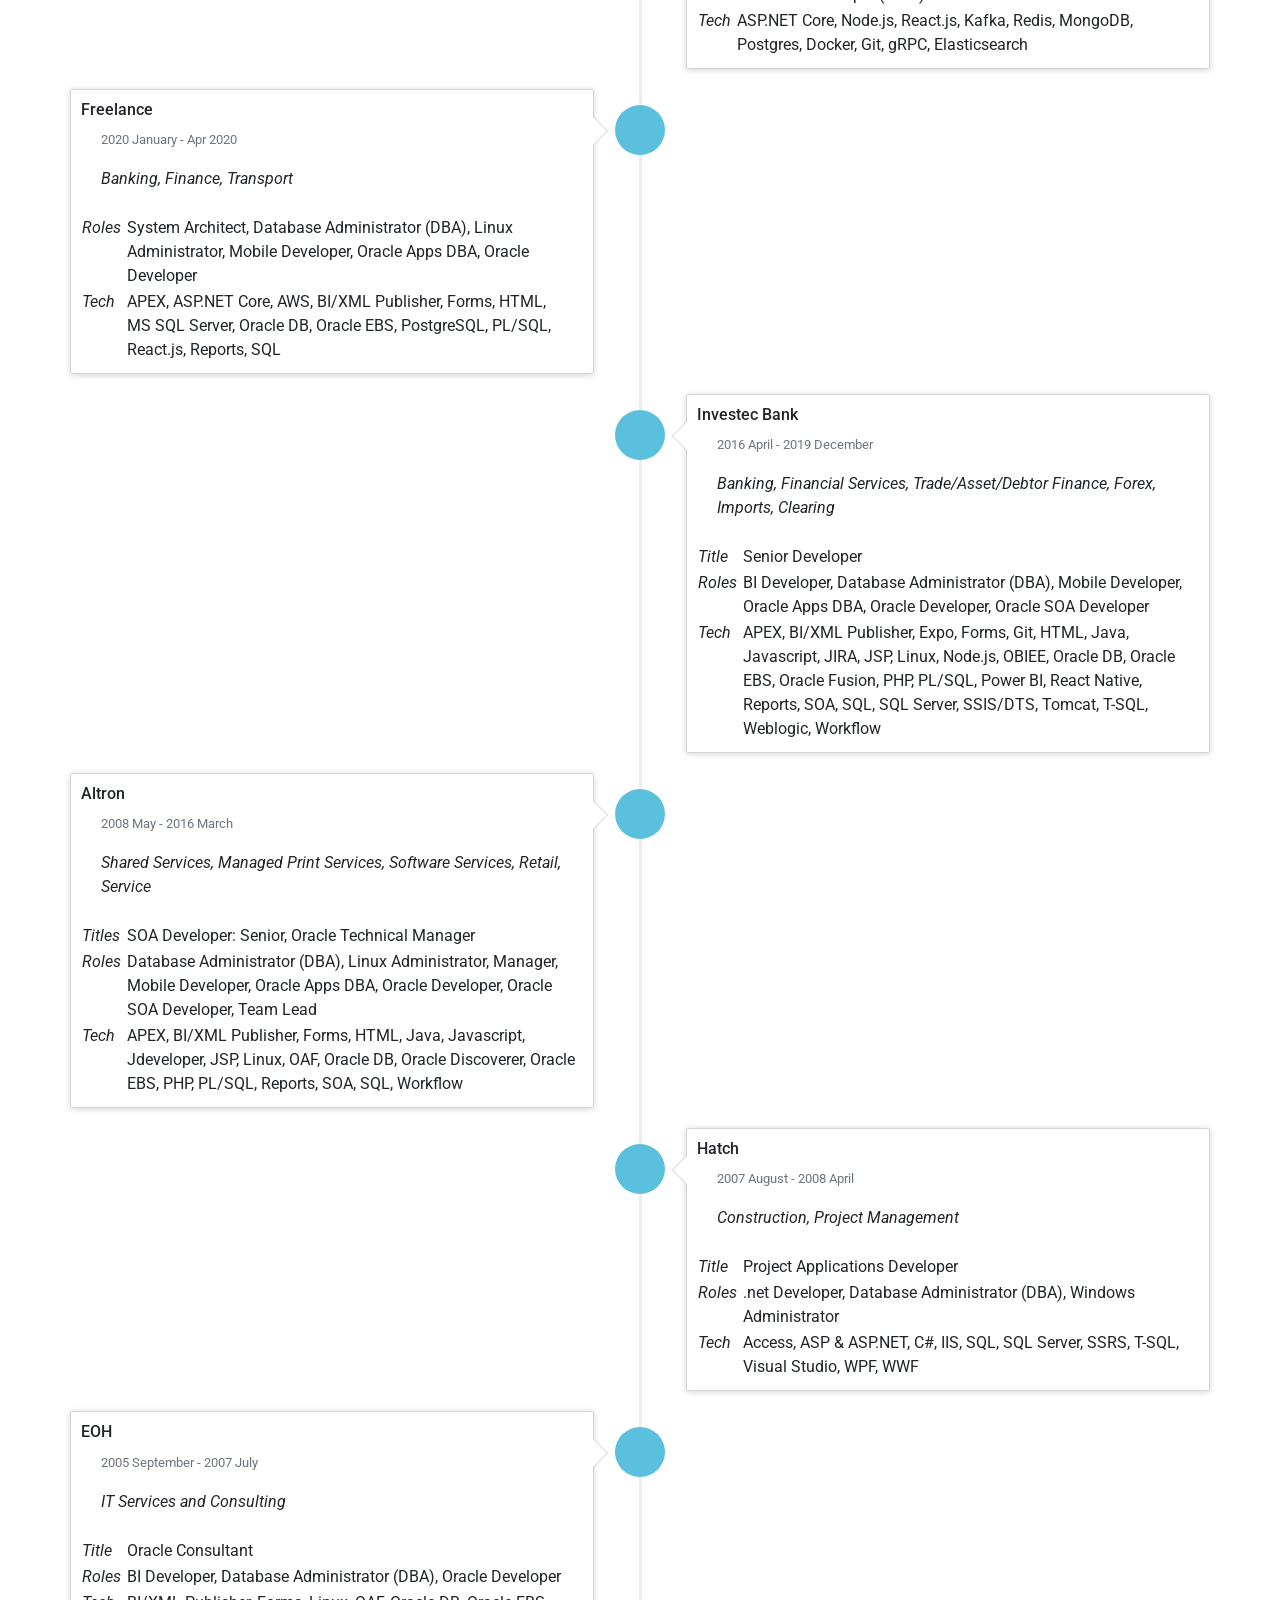
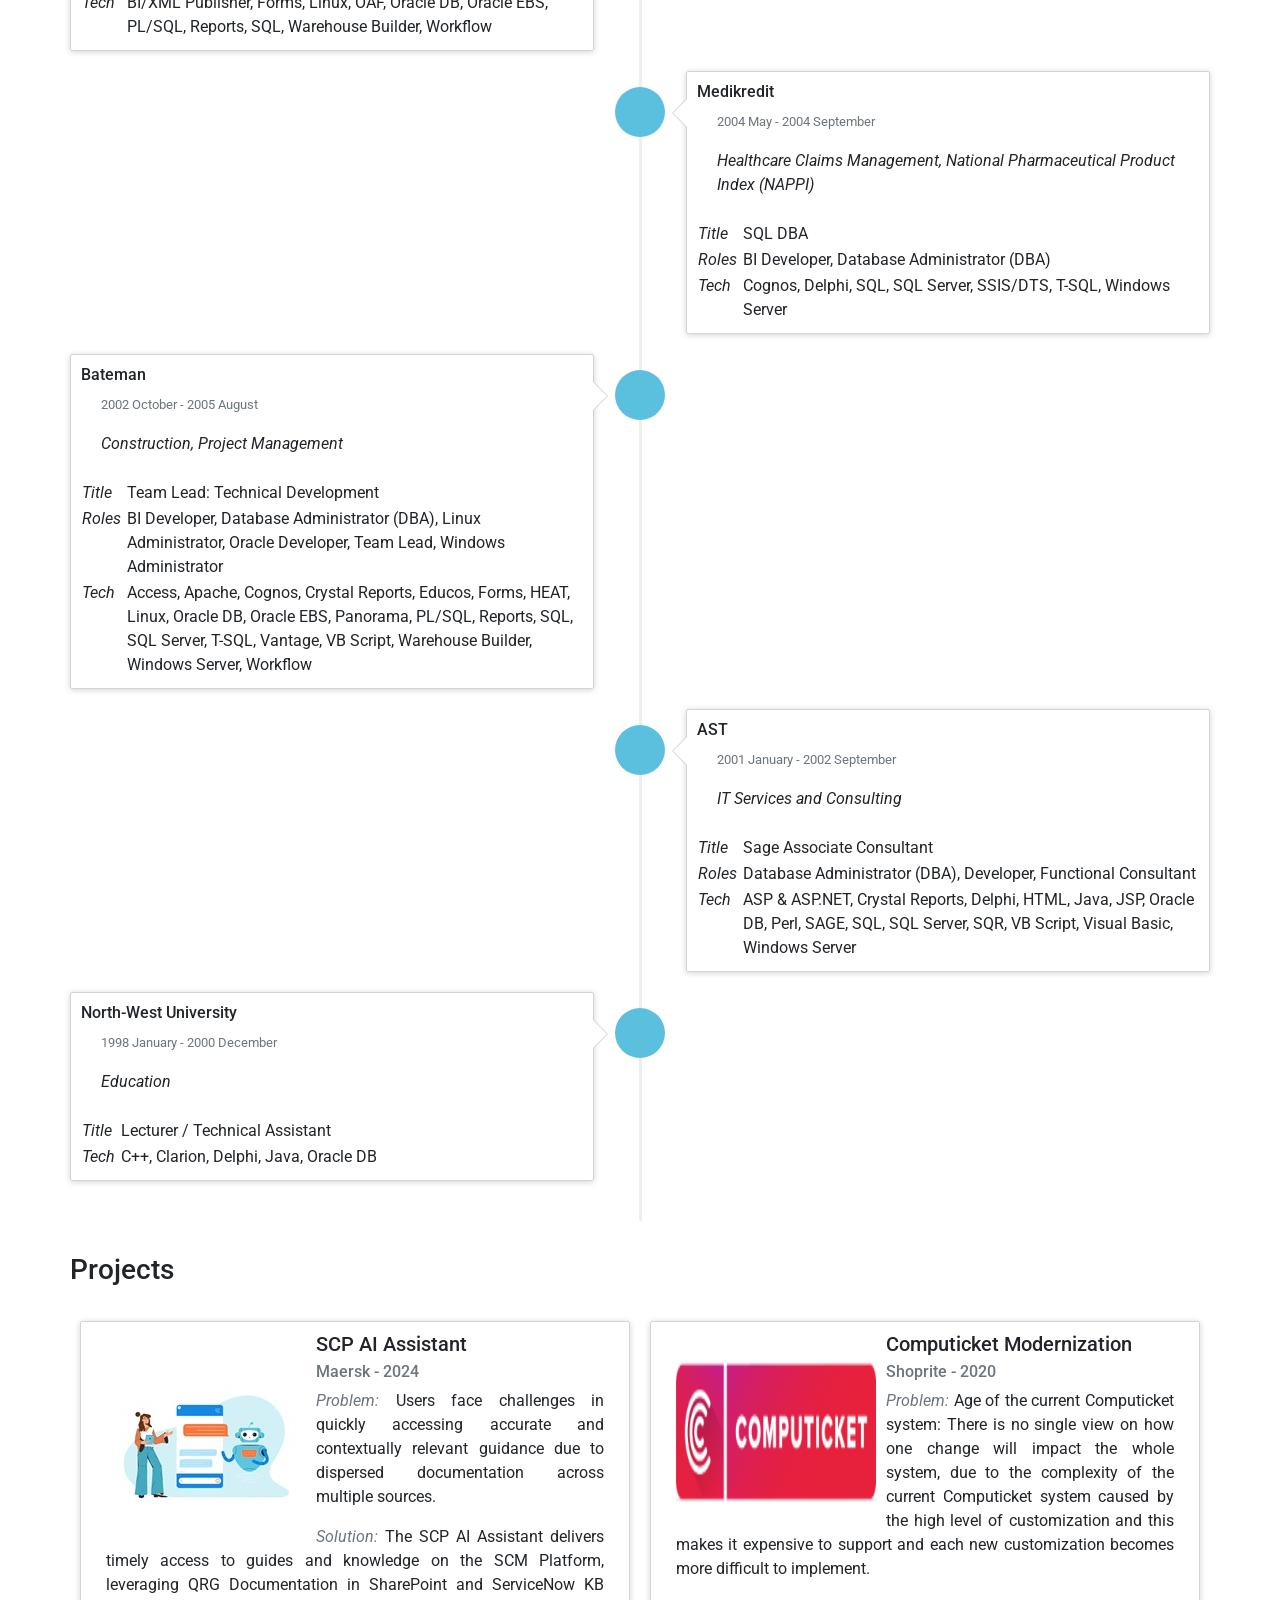
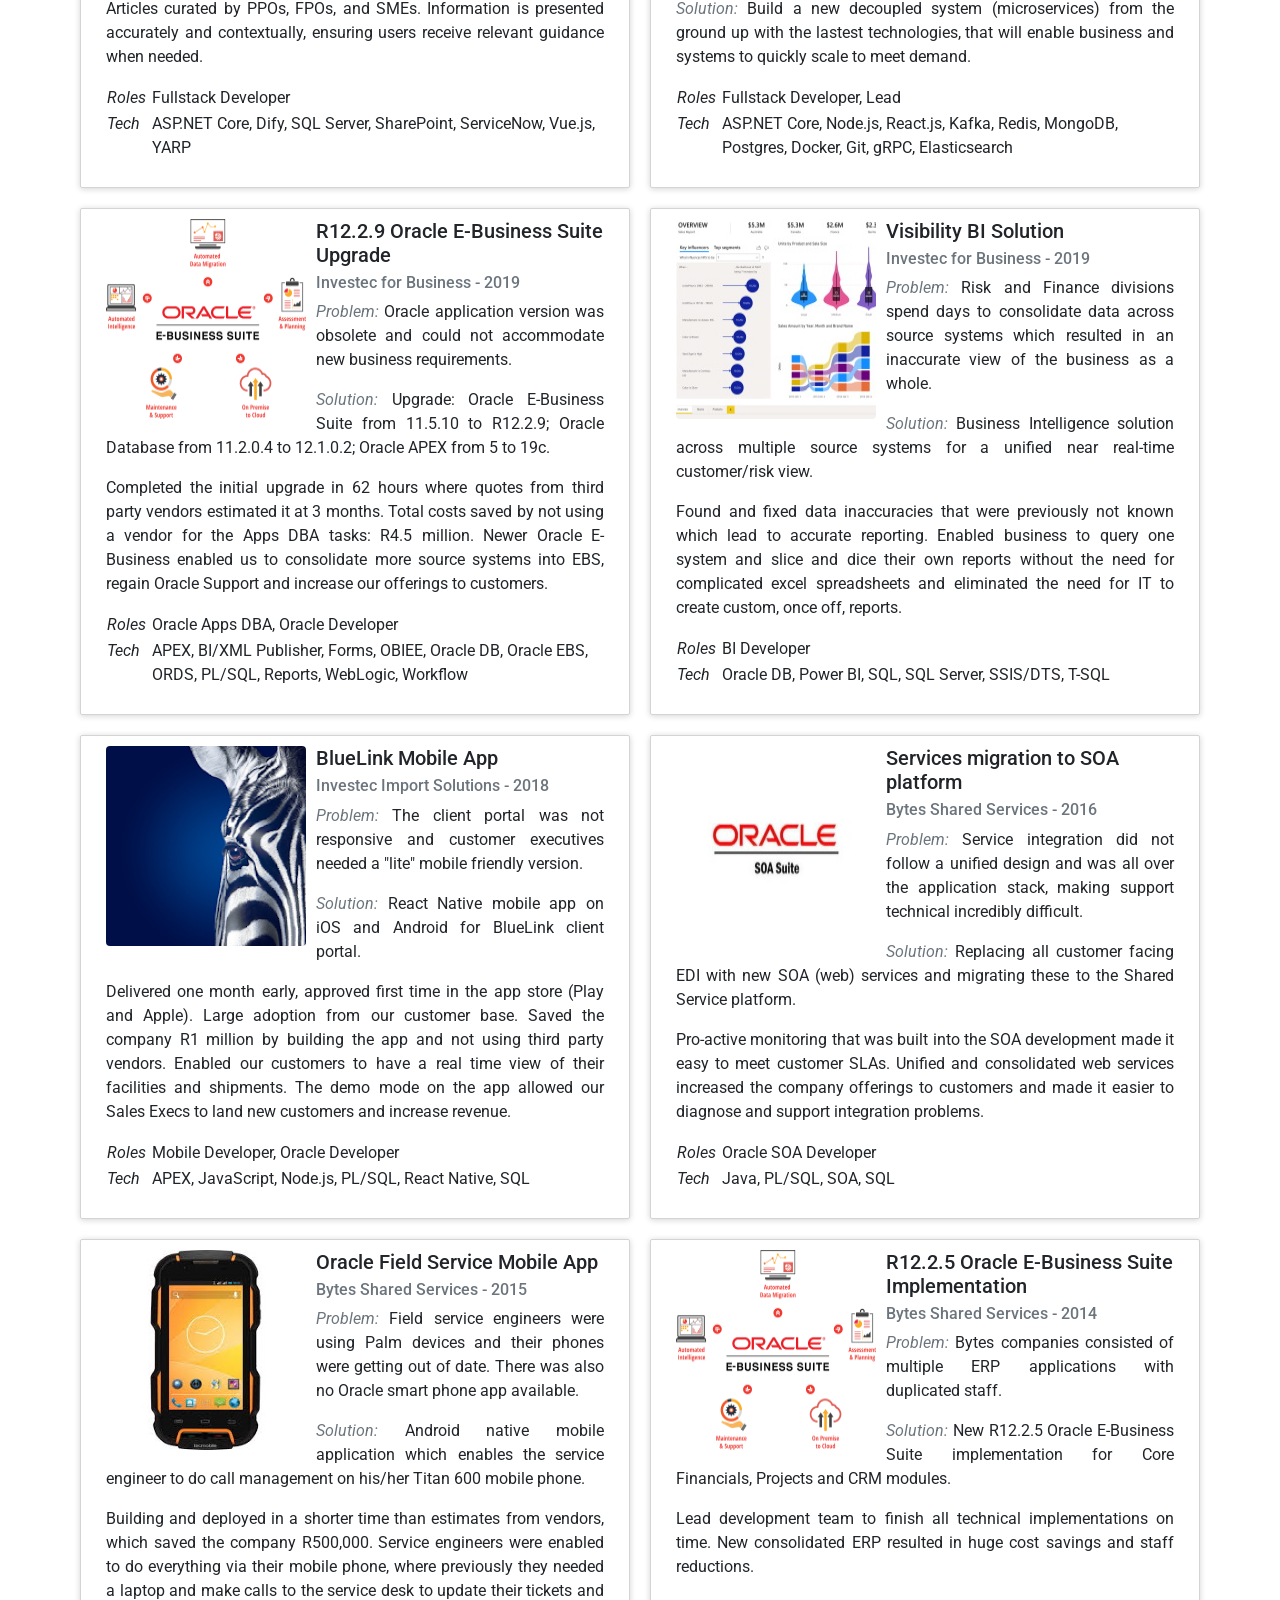
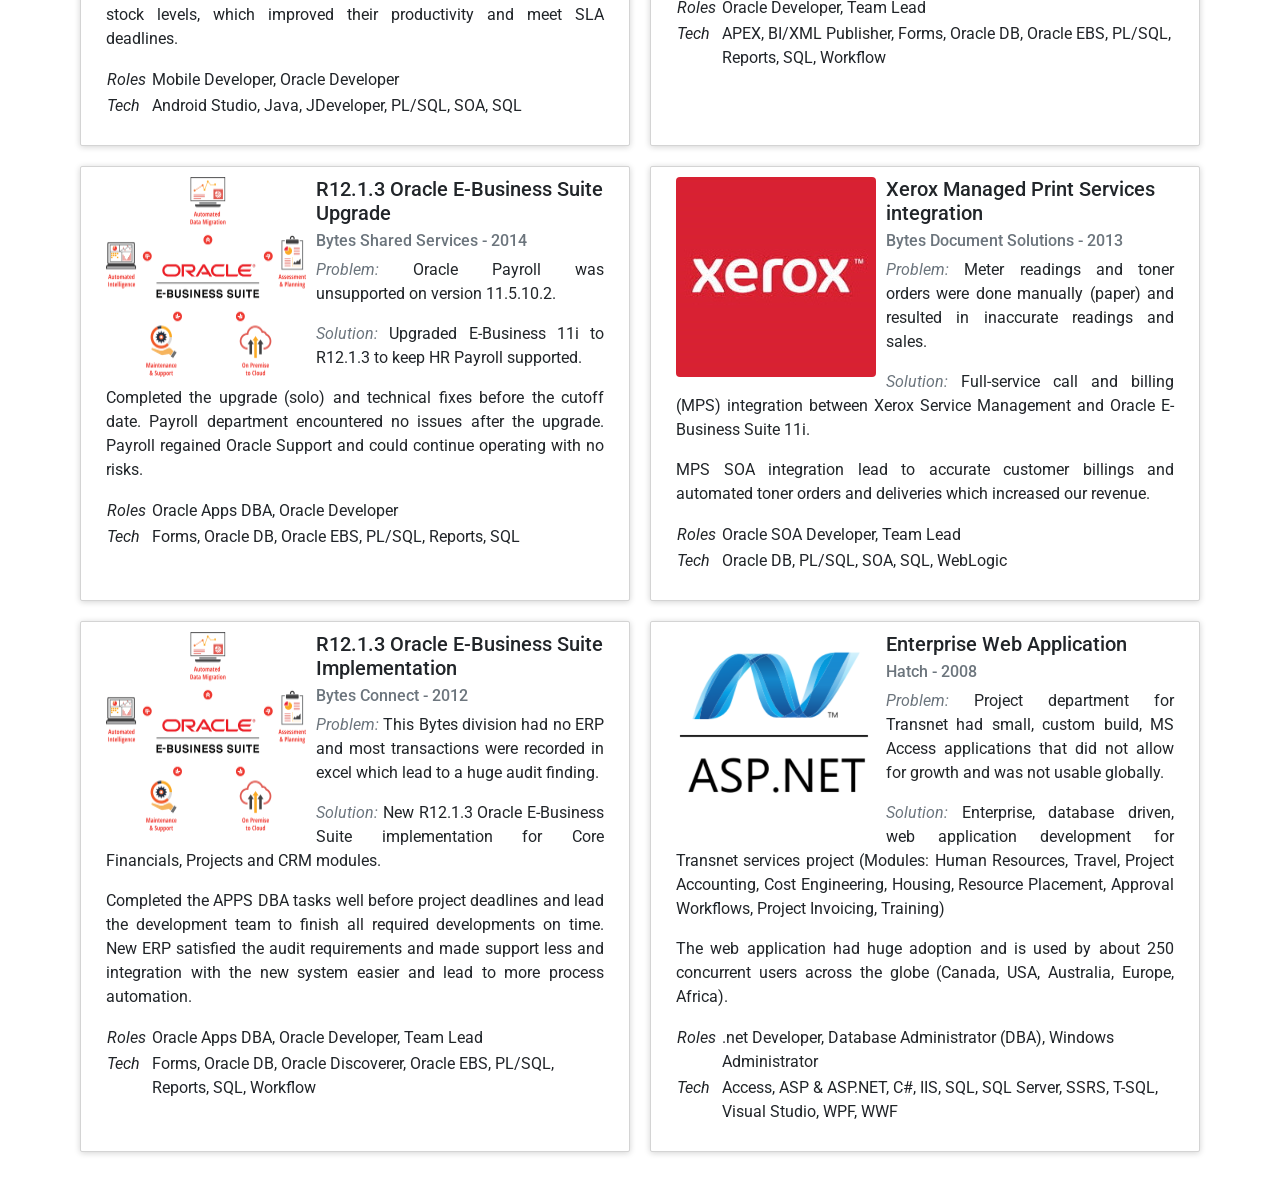
==== commit 9fbc4a21: "add ai" ====
--- a/index.html
+++ b/index.html
@@ -56,13 +56,7 @@
     <div class="container">
         <div class="row">
             <p class="lead">
-                Senior full stack software engineer with 20+ years of experience in a wide range of skills. <br />Hooked on computers
-                ever since I got my hands on a Commodore 64 in my younger years. <br />I spent most of my career 
-                building a variety of applications (mobile, web, enterprise), extending and interfacing <br />with systems (internal, 3rd party) in a variety of
-                programming languages, databases and
-                frameworks. <br />Worn many hats and fulfilled additional roles such as DevOps, DBA, team
-                lead, manager and system architect. <br />Known for
-                showing initiative, taking ownership and getting projects done, on-time with high-quality results.
+                Senior full stack software engineer with over 20 years of experience developing mobile, web, and enterprise applications. Extensive background in integrating with internal and third-party systems across diverse programming languages, databases, and frameworks. Proven track record in roles including DevOps, DBA, team lead, manager, and system architect. Recognized for initiative, ownership, and consistently delivering high-quality projects on time.
             </p>
         </div>
 
@@ -81,13 +75,18 @@
         </div>
         <div class="row">
             <div class="col-sm-2">
+                <em>AI</em></div>
+            <div class="col-sm">Copilot, Dify AI</div>
+        </div>		
+        <div class="row">
+            <div class="col-sm-2">
                 <em>Cloud</em></div>
             <div class="col-sm">Amazon Web Services (CodeCommit/Build, EC2, OpenSearch, RDS, Route53, S3, SES, SNS, SQS, WAF),<br /> Azure (ADO, AKS, Blob, Container, Event Hub, Functions, Key Vault, Pipelines, Service Bus)<br /> Github (Actions)</div>
         </div>
         <div class="row">
             <div class="col-sm-2">
                 <em>Databases</em></div>
-            <div class="col-sm">MongoDB, MS Access, MS SQL Server, MySQL, Oracle Database, PostgreSQL</div>
+            <div class="col-sm">MongoDB/Cosmos DB, MS Access, MS SQL Server, MySQL, Oracle Database, PostgreSQL</div>
         </div>
         <div class="row">
             <div class="col-sm-2">
@@ -134,7 +133,7 @@
                                     </tr>
                                     <tr>
                                         <td><em>Tech&nbsp; </em></td>
-                                        <td>Azure, C#, CodeceptJS, DotNet, Docker, Druid, Git, Java (Spring/Reactive), Kafka, k6, PostgreSQL, Nifi, Node.js, Vue.js</td>
+                                        <td>Azure, C#, CodeceptJS, DotNet, Docker, Druid, Git, Java (Spring/Reactive), Kafka, k6, MongoDB/Cosmos DB, PostgreSQL, Nifi, Node.js, Vue.js</td>
                                     </tr>
                                 </table>
                             </p>
@@ -468,6 +467,27 @@
             <h3>Projects</h3>
         </div>
         <div class="row">
+            <div class="col-md-6">
+                <div class="card h-100 mb-3 col-sm-12 project">
+                    <div class="bg-transparent col-sm-12">
+                        <img src="images/ai.png" alt="ProjectImage" class="rounded float-left">
+                        <h5 class="card-title">SCP AI Assistant</h5>
+                        <h6 class="card-subtitle mb-2 text-muted">Maersk - 2024</h6>
+                        <p class="card-text"><em class="text-muted">Problem:&nbsp;</em>Users face challenges in quickly accessing accurate and contextually relevant guidance due to dispersed documentation across multiple sources.</p>
+                        <p class="card-text"><em class="text-muted">Solution:&nbsp;</em>The SCP AI Assistant delivers timely access to guides and knowledge on the SCM Platform, leveraging QRG Documentation in SharePoint and ServiceNow KB Articles curated by PPOs, FPOs, and SMEs. Information is presented accurately and contextually, ensuring users receive relevant guidance when needed.</p>
+                        <table>
+                            <tr>
+                                <td><em>Roles&nbsp;</em></td>
+                                <td>Fullstack Developer</td>
+                            </tr>
+                            <tr>
+                                <td><em>Tech&nbsp; </em></td>
+                                <td>ASP.NET Core, Dify, SQL Server, SharePoint, ServiceNow, Vue.js, YARP</td>
+                            </tr>
+                        </table>
+                    </div>
+                </div>
+            </div>     		
             <div class="col-md-6">
                 <div class="card h-100 mb-3 col-sm-12 project">
                     <div class="bg-transparent col-sm-12">
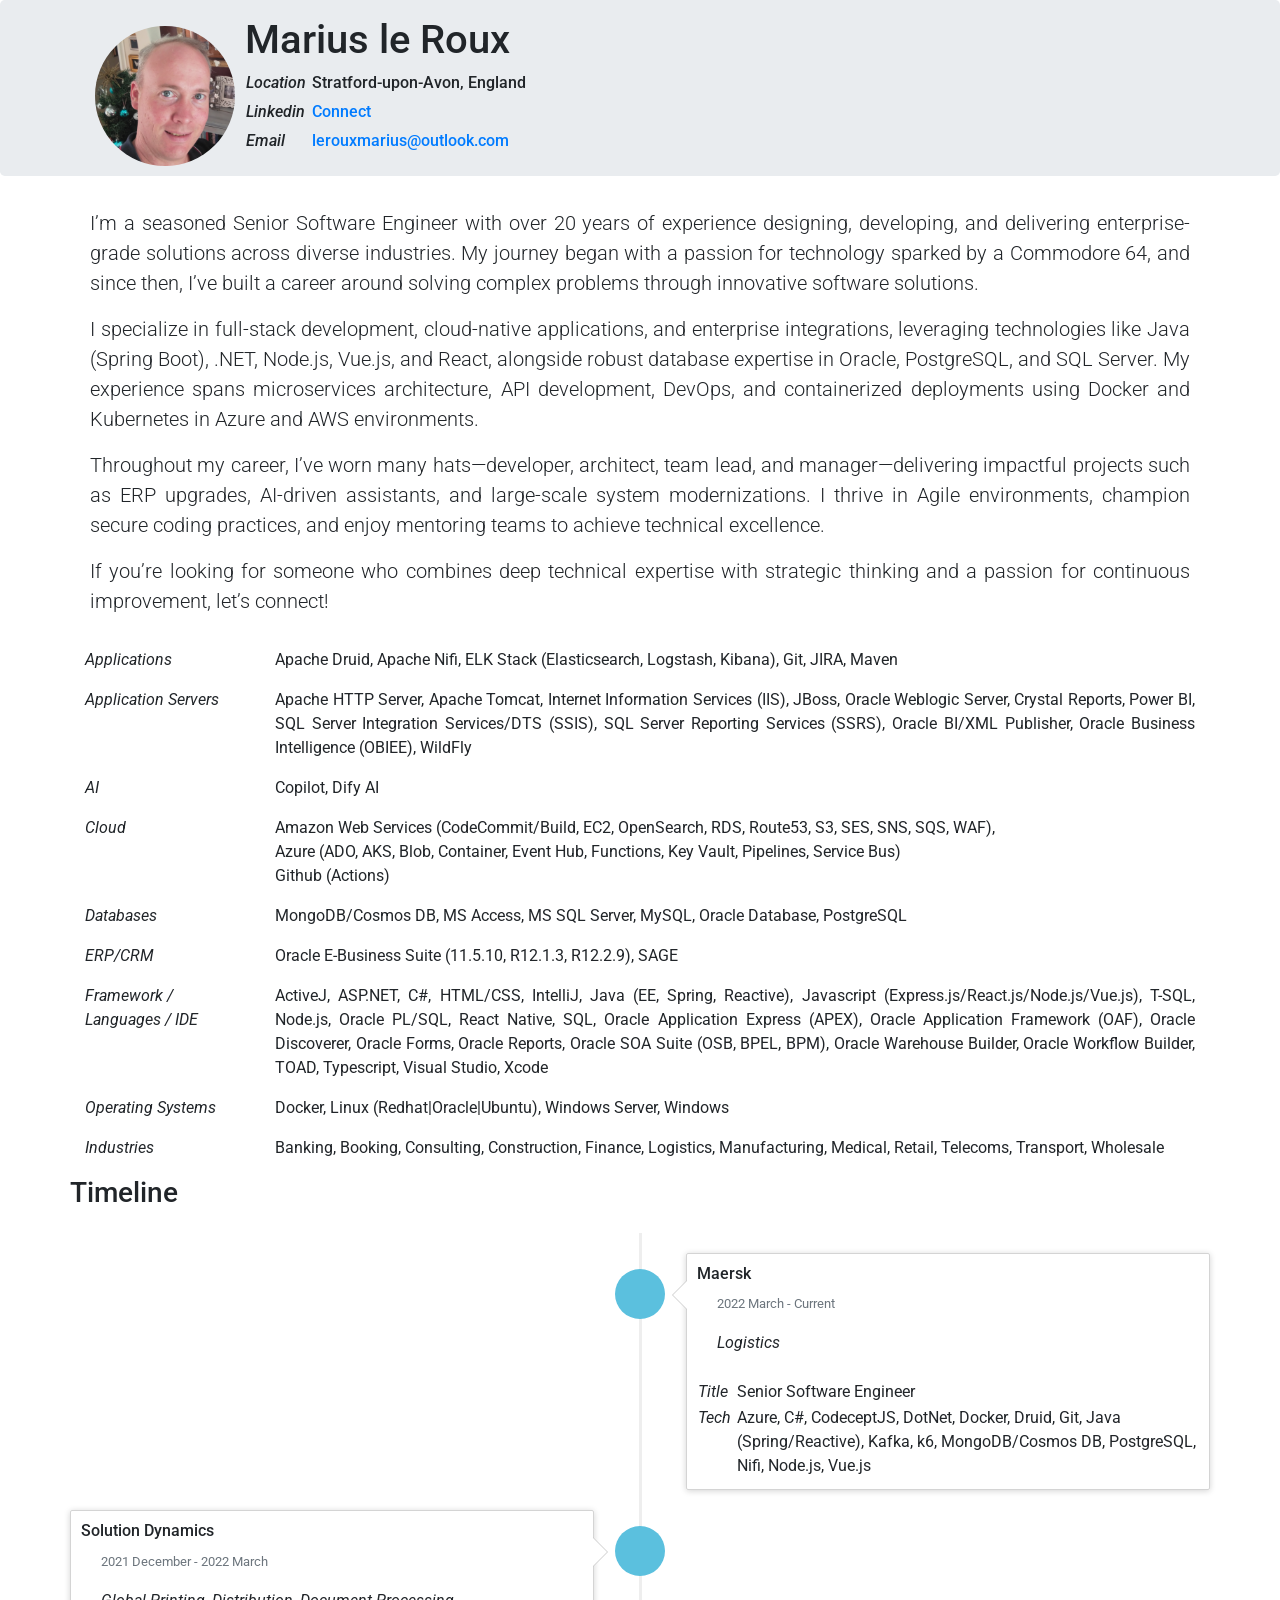
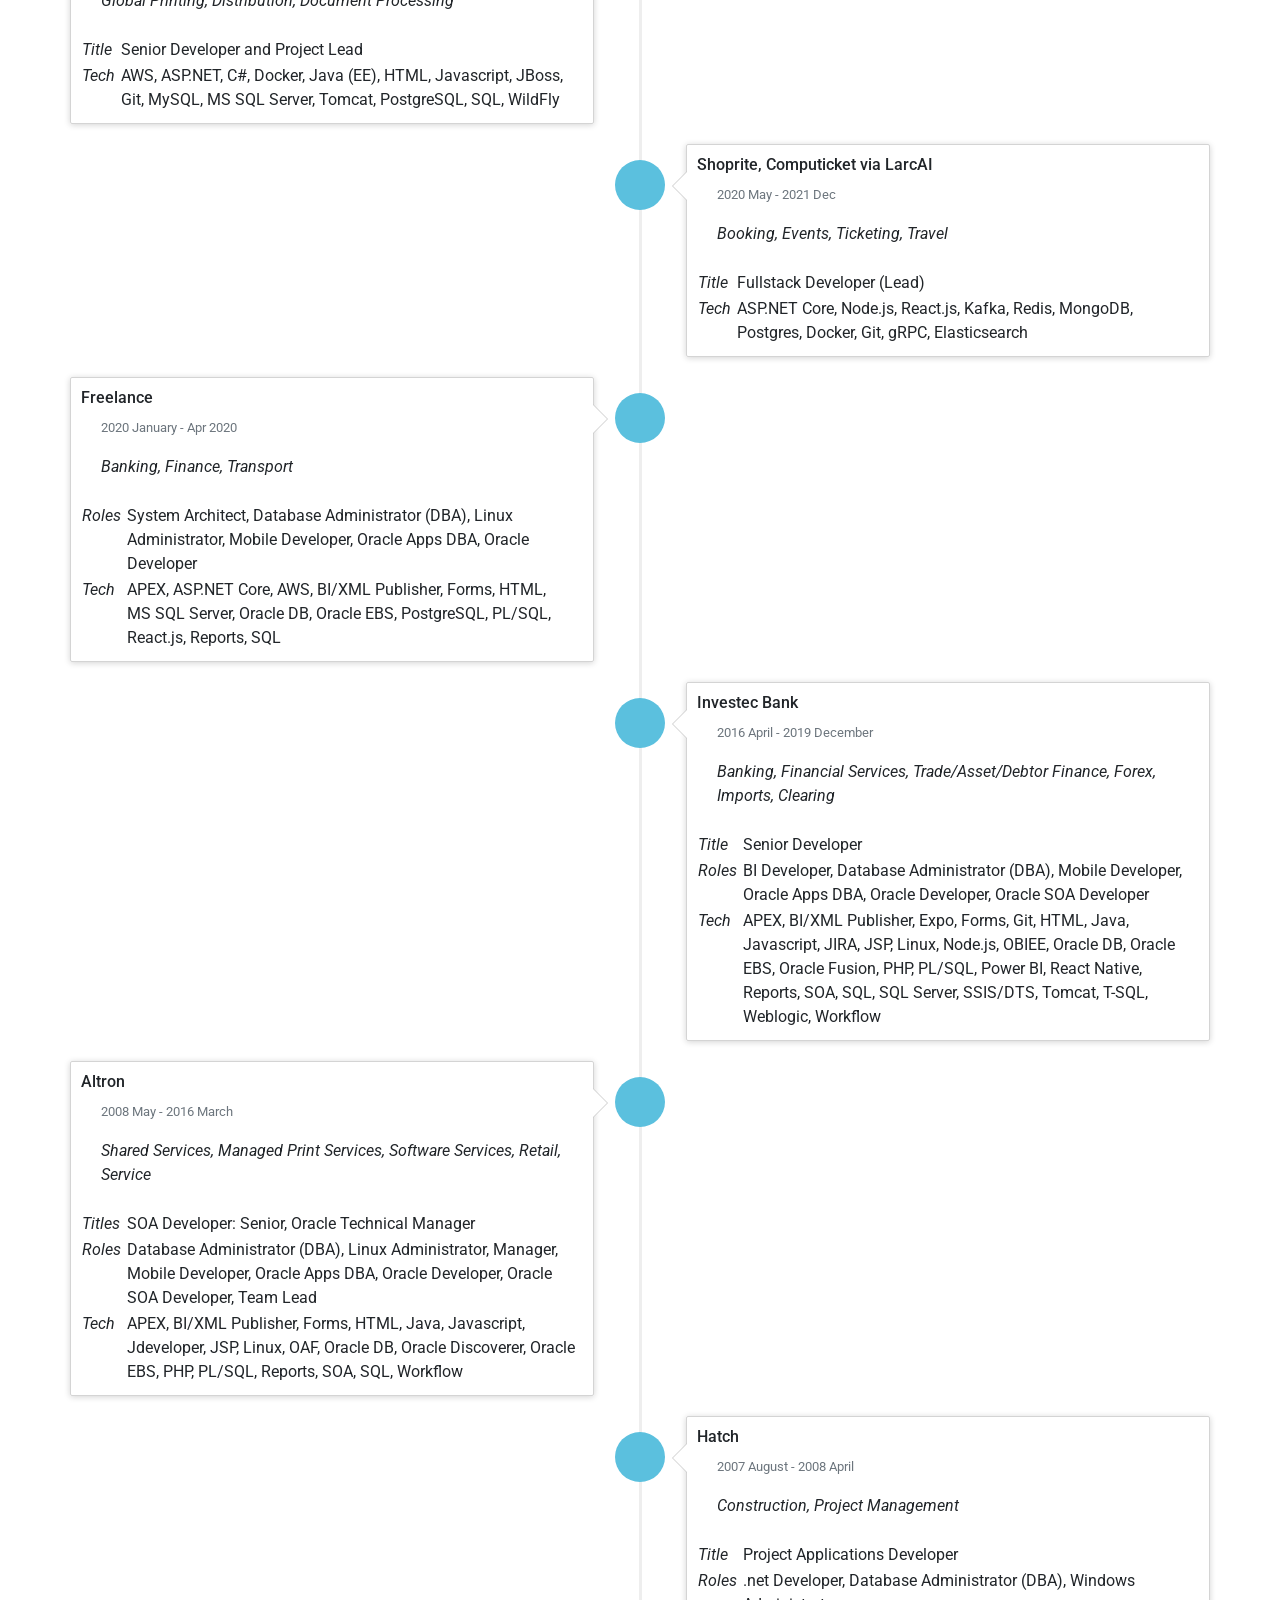
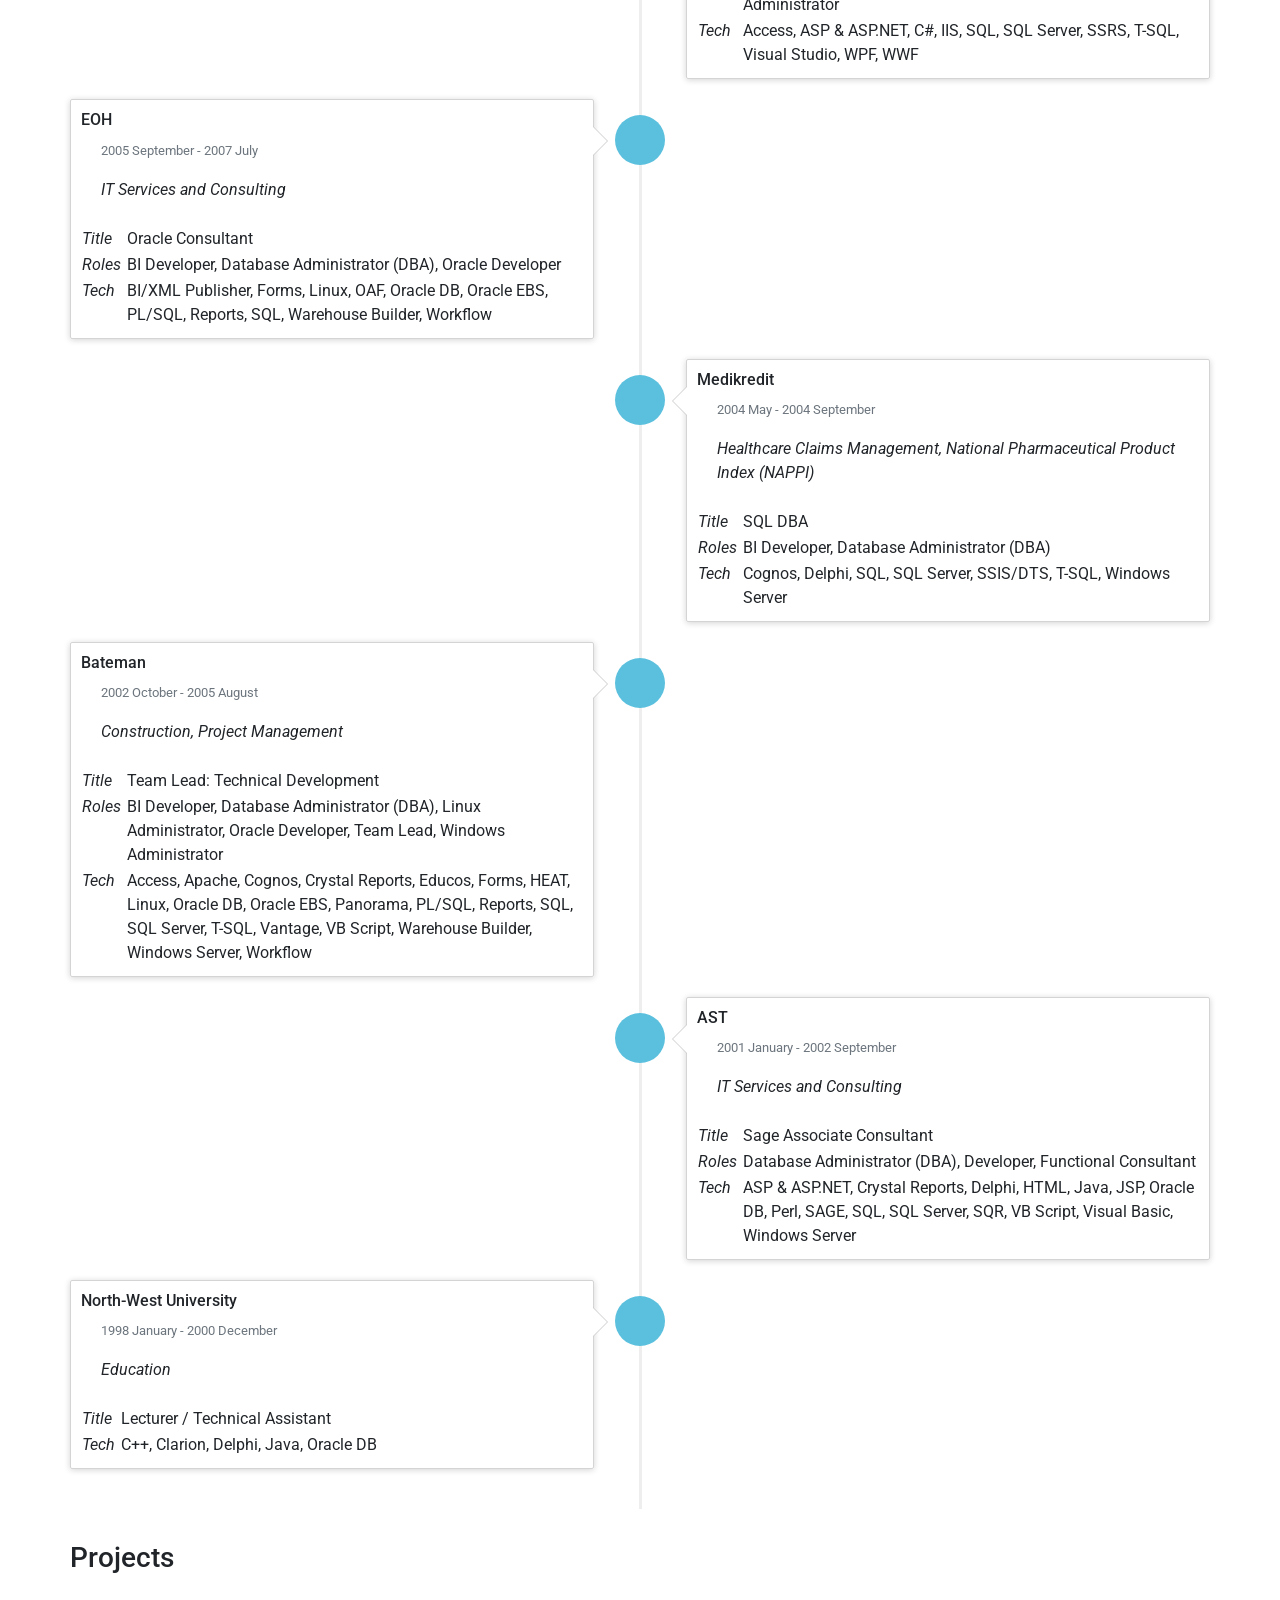
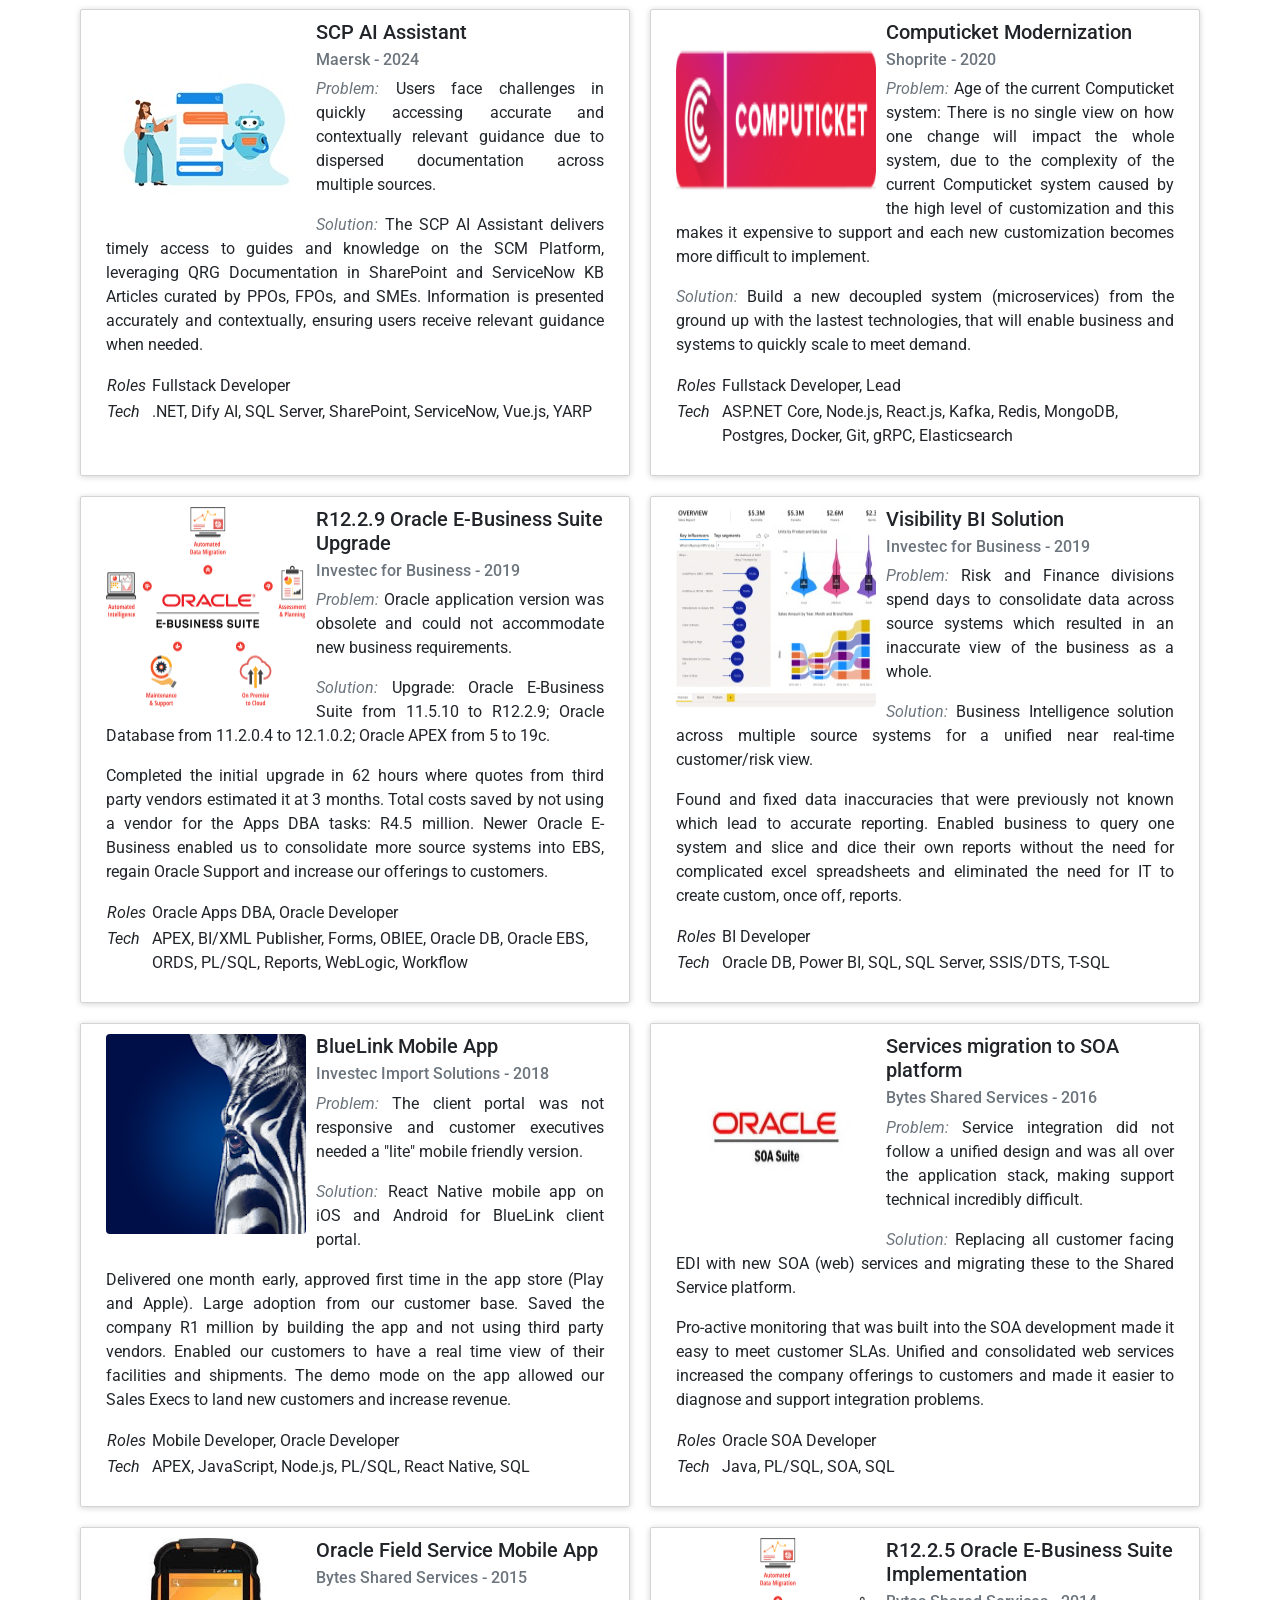
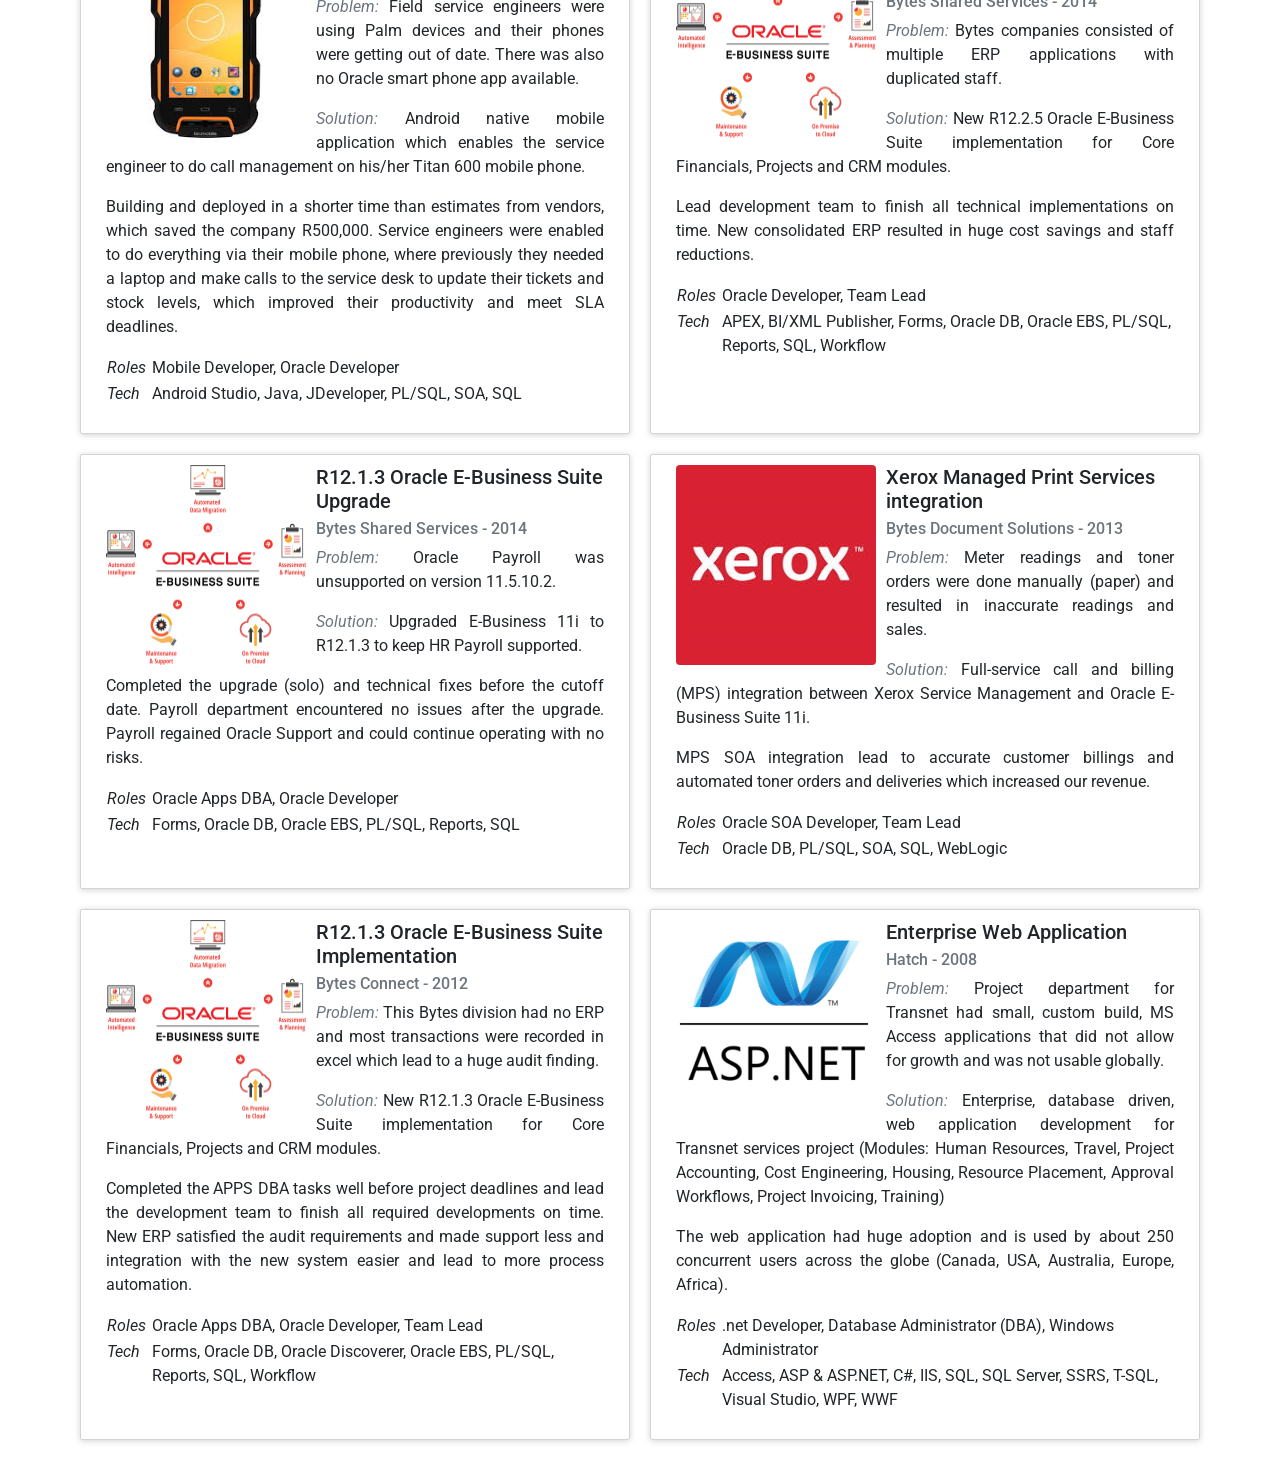
==== commit 4e211024: "update summary" ====
--- a/index.html
+++ b/index.html
@@ -56,7 +56,13 @@
     <div class="container">
         <div class="row">
             <p class="lead">
-                Senior full stack software engineer with over 20 years of experience developing mobile, web, and enterprise applications. Extensive background in integrating with internal and third-party systems across diverse programming languages, databases, and frameworks. Proven track record in roles including DevOps, DBA, team lead, manager, and system architect. Recognized for initiative, ownership, and consistently delivering high-quality projects on time.
+I’m a seasoned Senior Software Engineer with over 20 years of experience designing, developing, and delivering enterprise-grade solutions across diverse industries. My journey began with a passion for technology sparked by a Commodore 64, and since then, I’ve built a career around solving complex problems through innovative software solutions.
+</p><p class="lead">
+I specialize in full-stack development, cloud-native applications, and enterprise integrations, leveraging technologies like Java (Spring Boot), .NET, Node.js, Vue.js, and React, alongside robust database expertise in Oracle, PostgreSQL, and SQL Server. My experience spans microservices architecture, API development, DevOps, and containerized deployments using Docker and Kubernetes in Azure and AWS environments.
+</p><p class="lead">
+Throughout my career, I’ve worn many hats—developer, architect, team lead, and manager—delivering impactful projects such as ERP upgrades, AI-driven assistants, and large-scale system modernizations. I thrive in Agile environments, champion secure coding practices, and enjoy mentoring teams to achieve technical excellence.
+</p><p class="lead">
+If you’re looking for someone who combines deep technical expertise with strategic thinking and a passion for continuous improvement, let’s connect!
             </p>
         </div>
 
@@ -482,7 +488,7 @@
                             </tr>
                             <tr>
                                 <td><em>Tech&nbsp; </em></td>
-                                <td>ASP.NET Core, Dify, SQL Server, SharePoint, ServiceNow, Vue.js, YARP</td>
+                                <td>.NET, Dify AI, SQL Server, SharePoint, ServiceNow, Vue.js, YARP</td>
                             </tr>
                         </table>
                     </div>
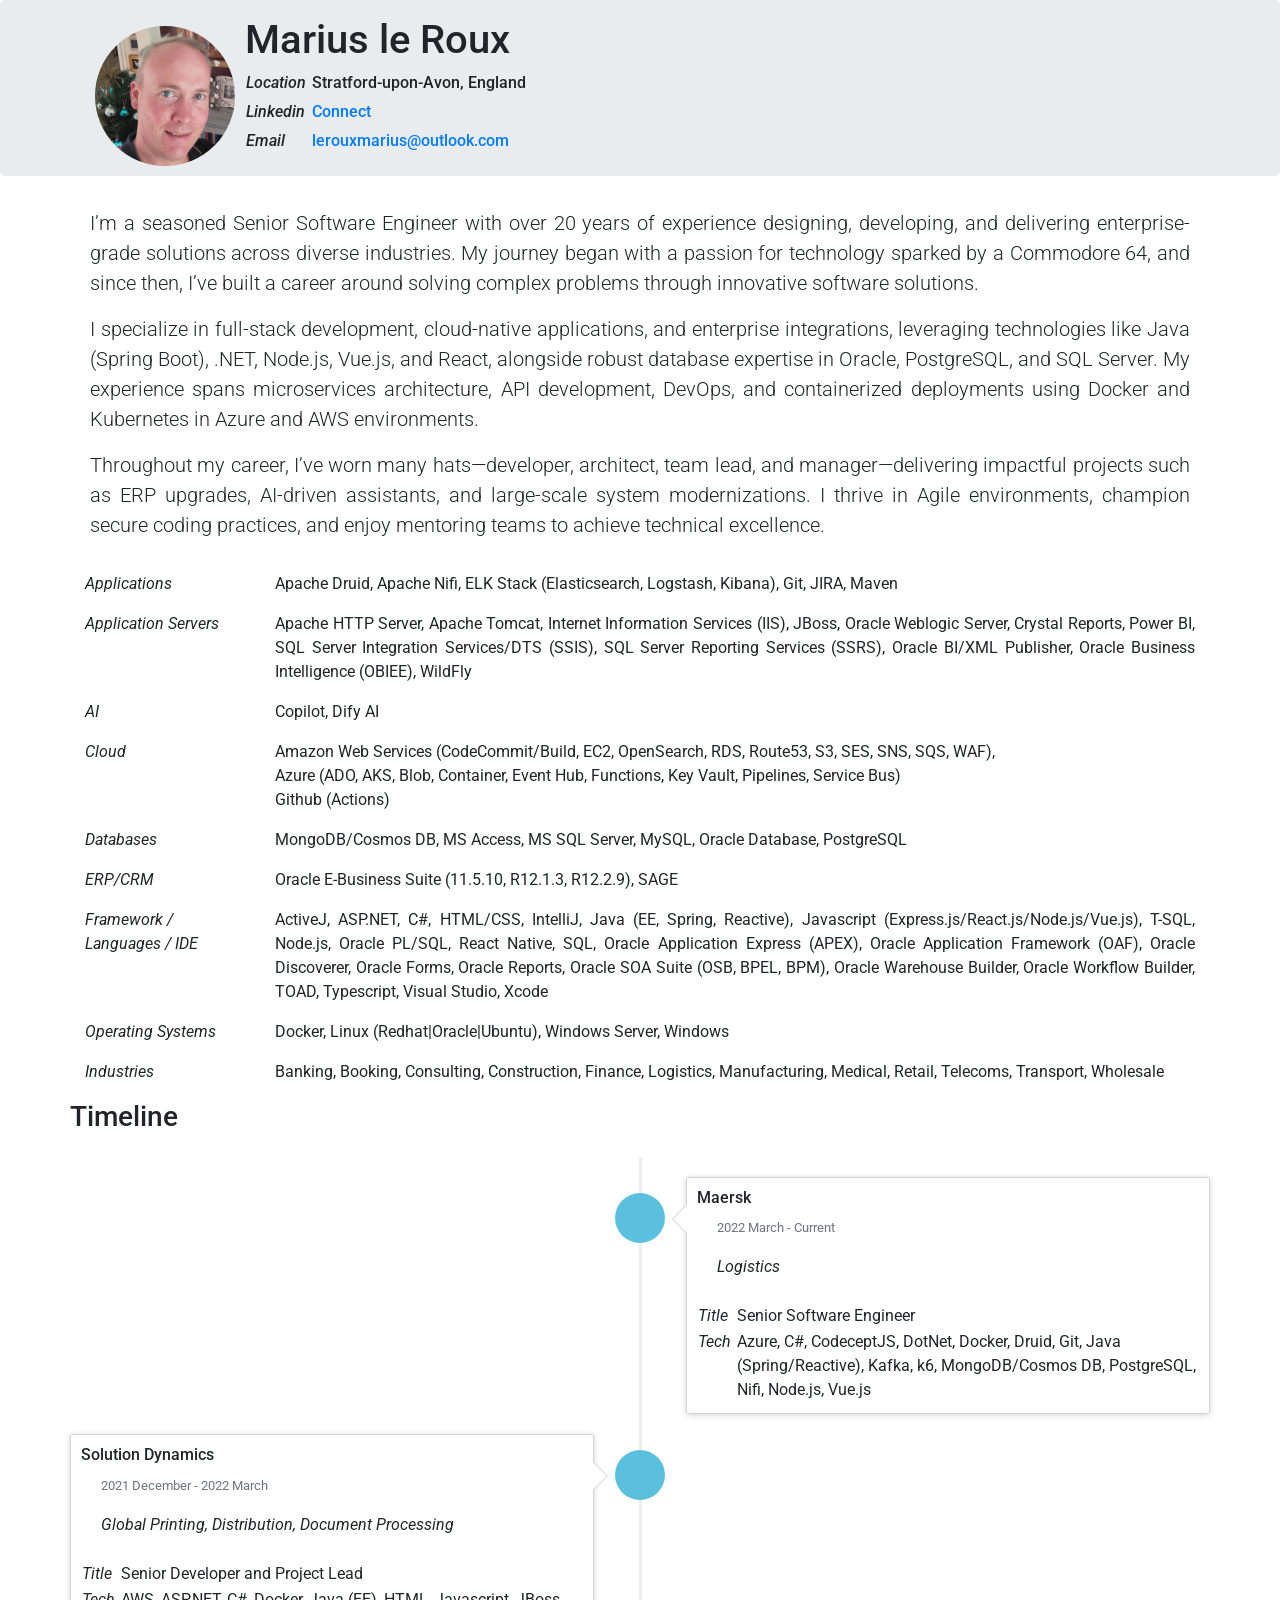
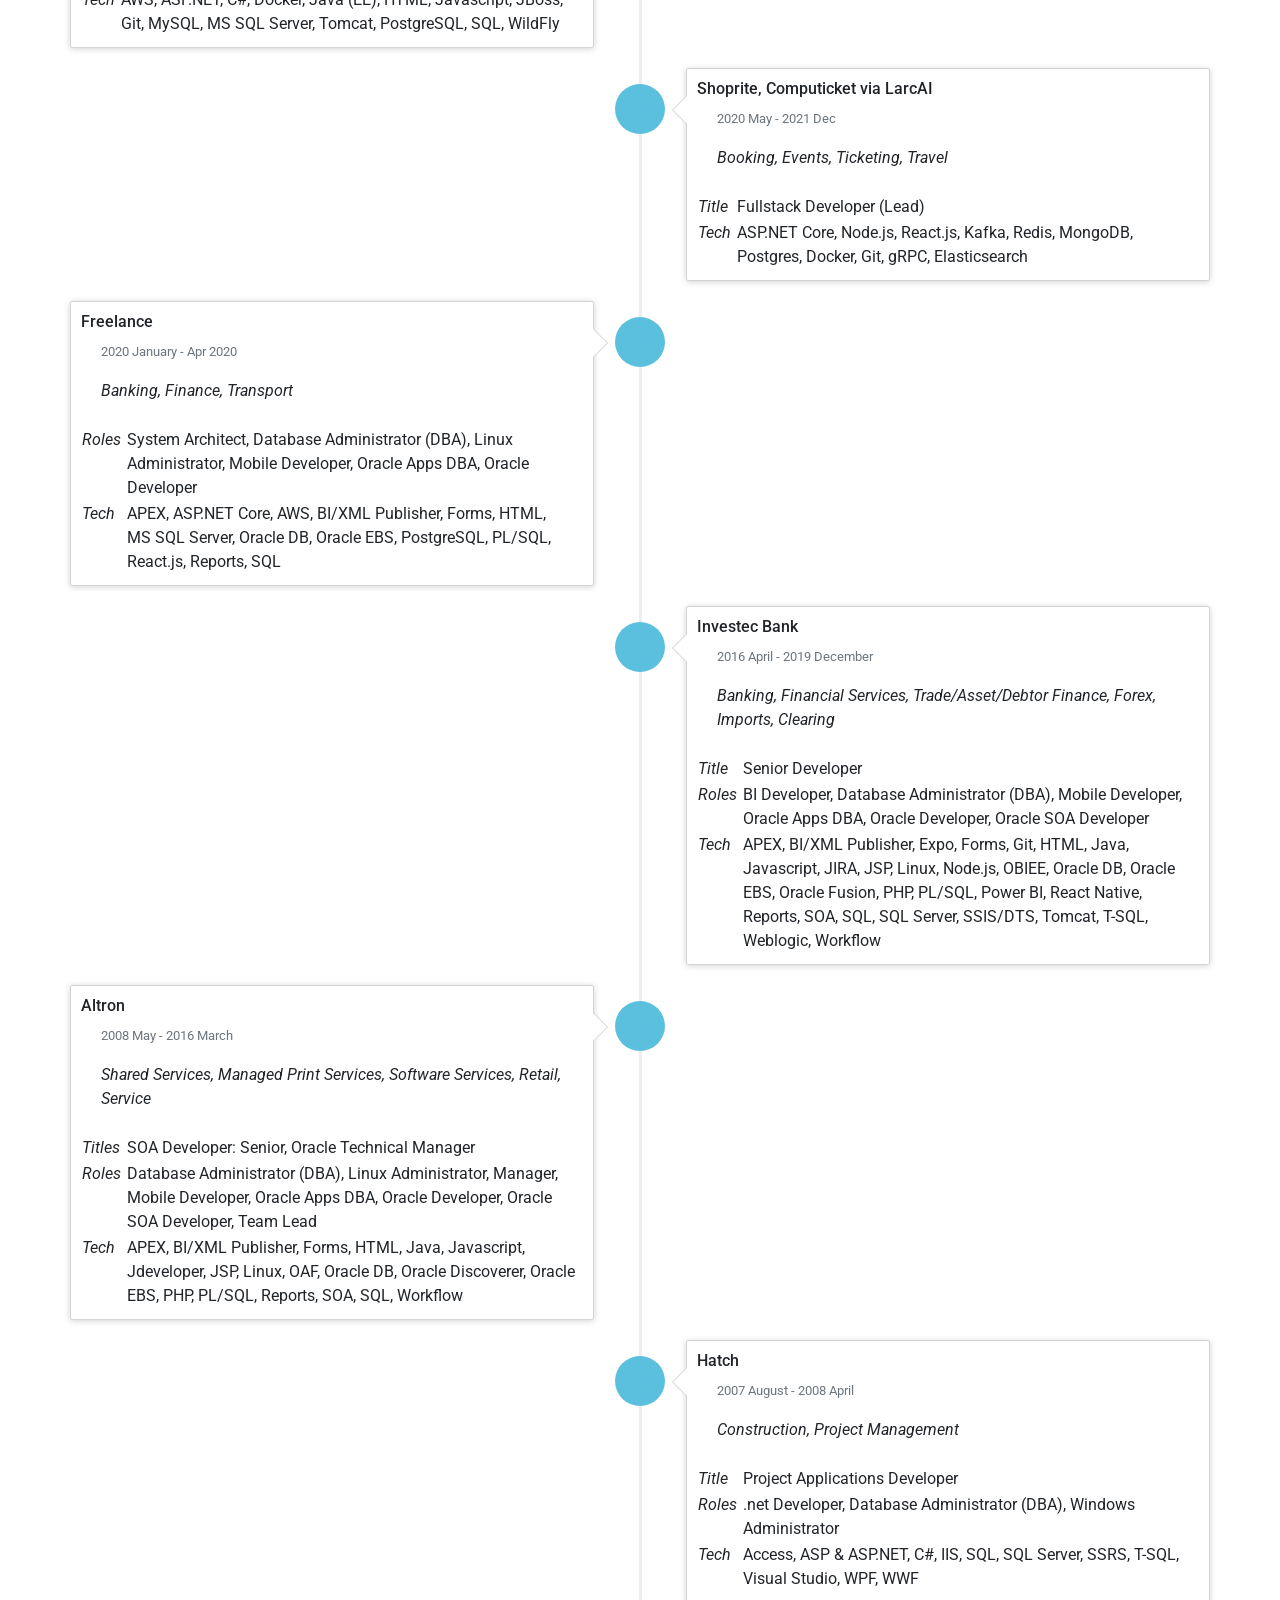
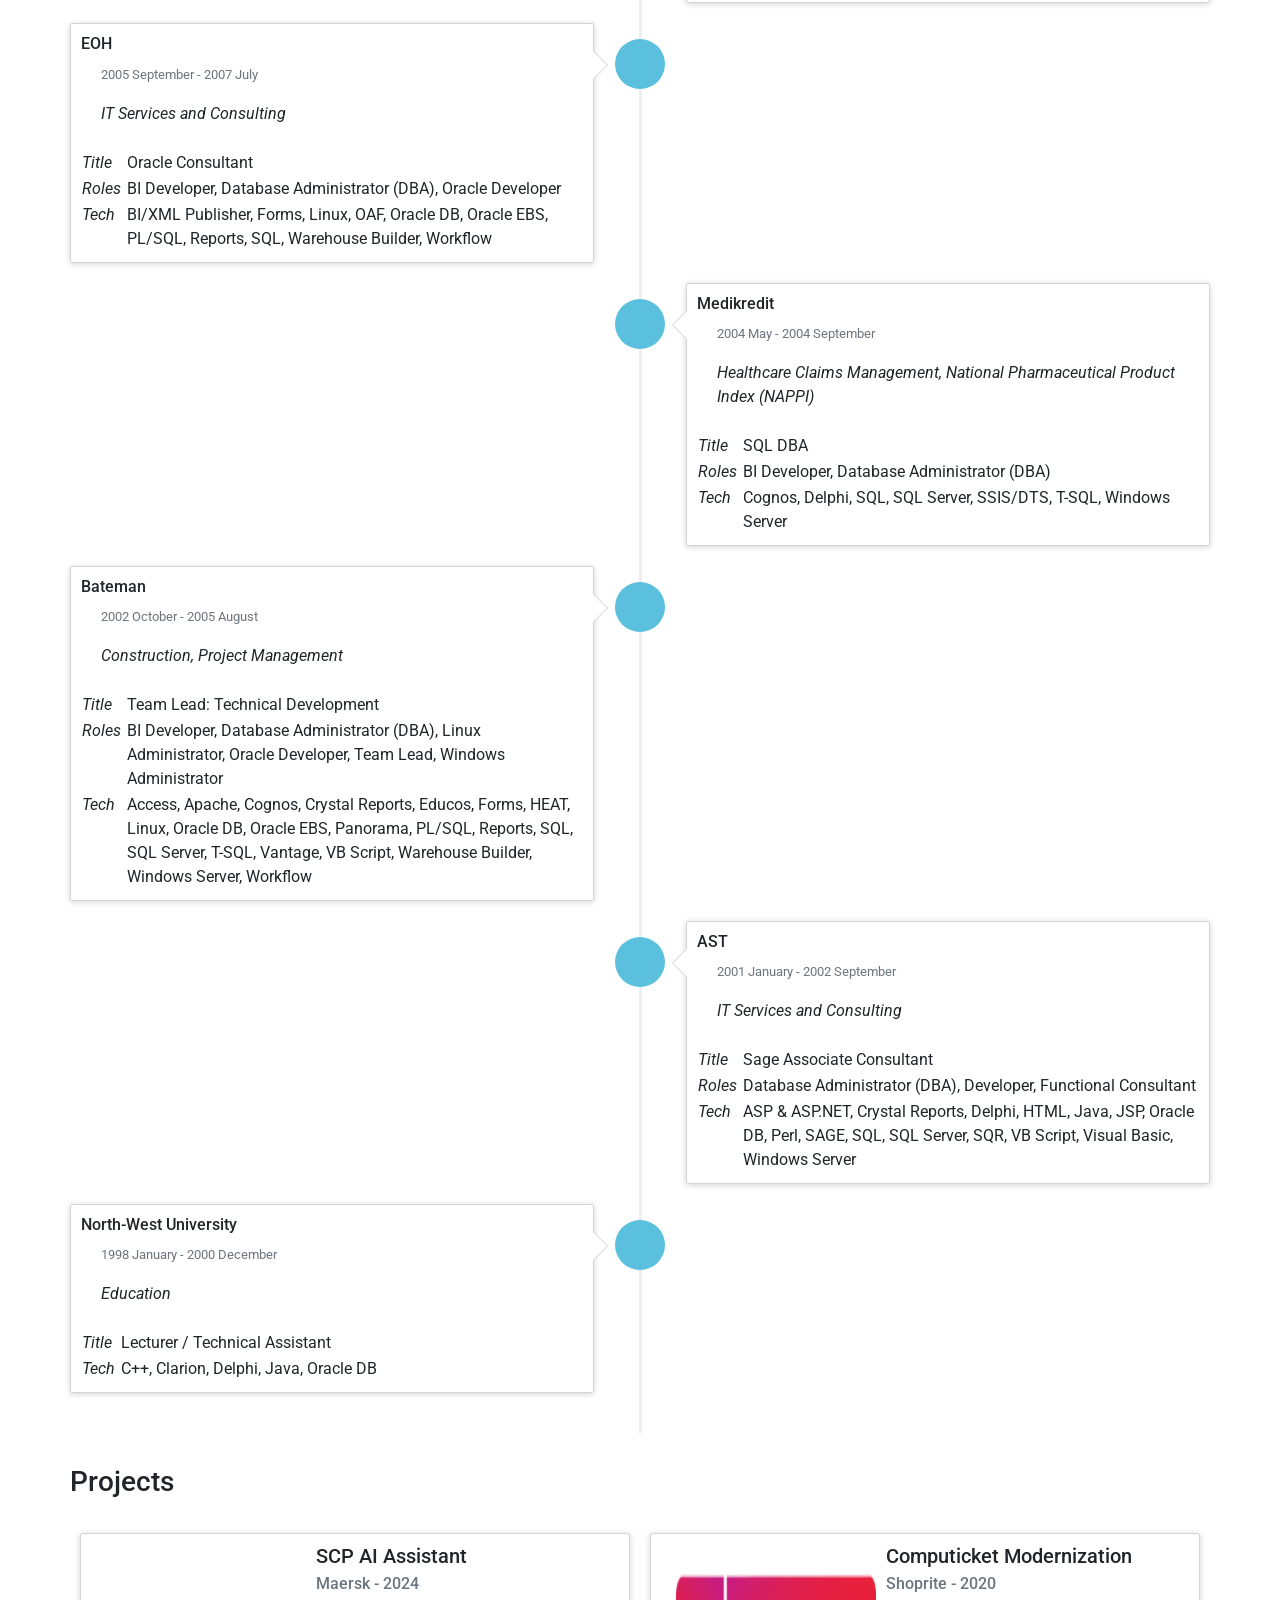
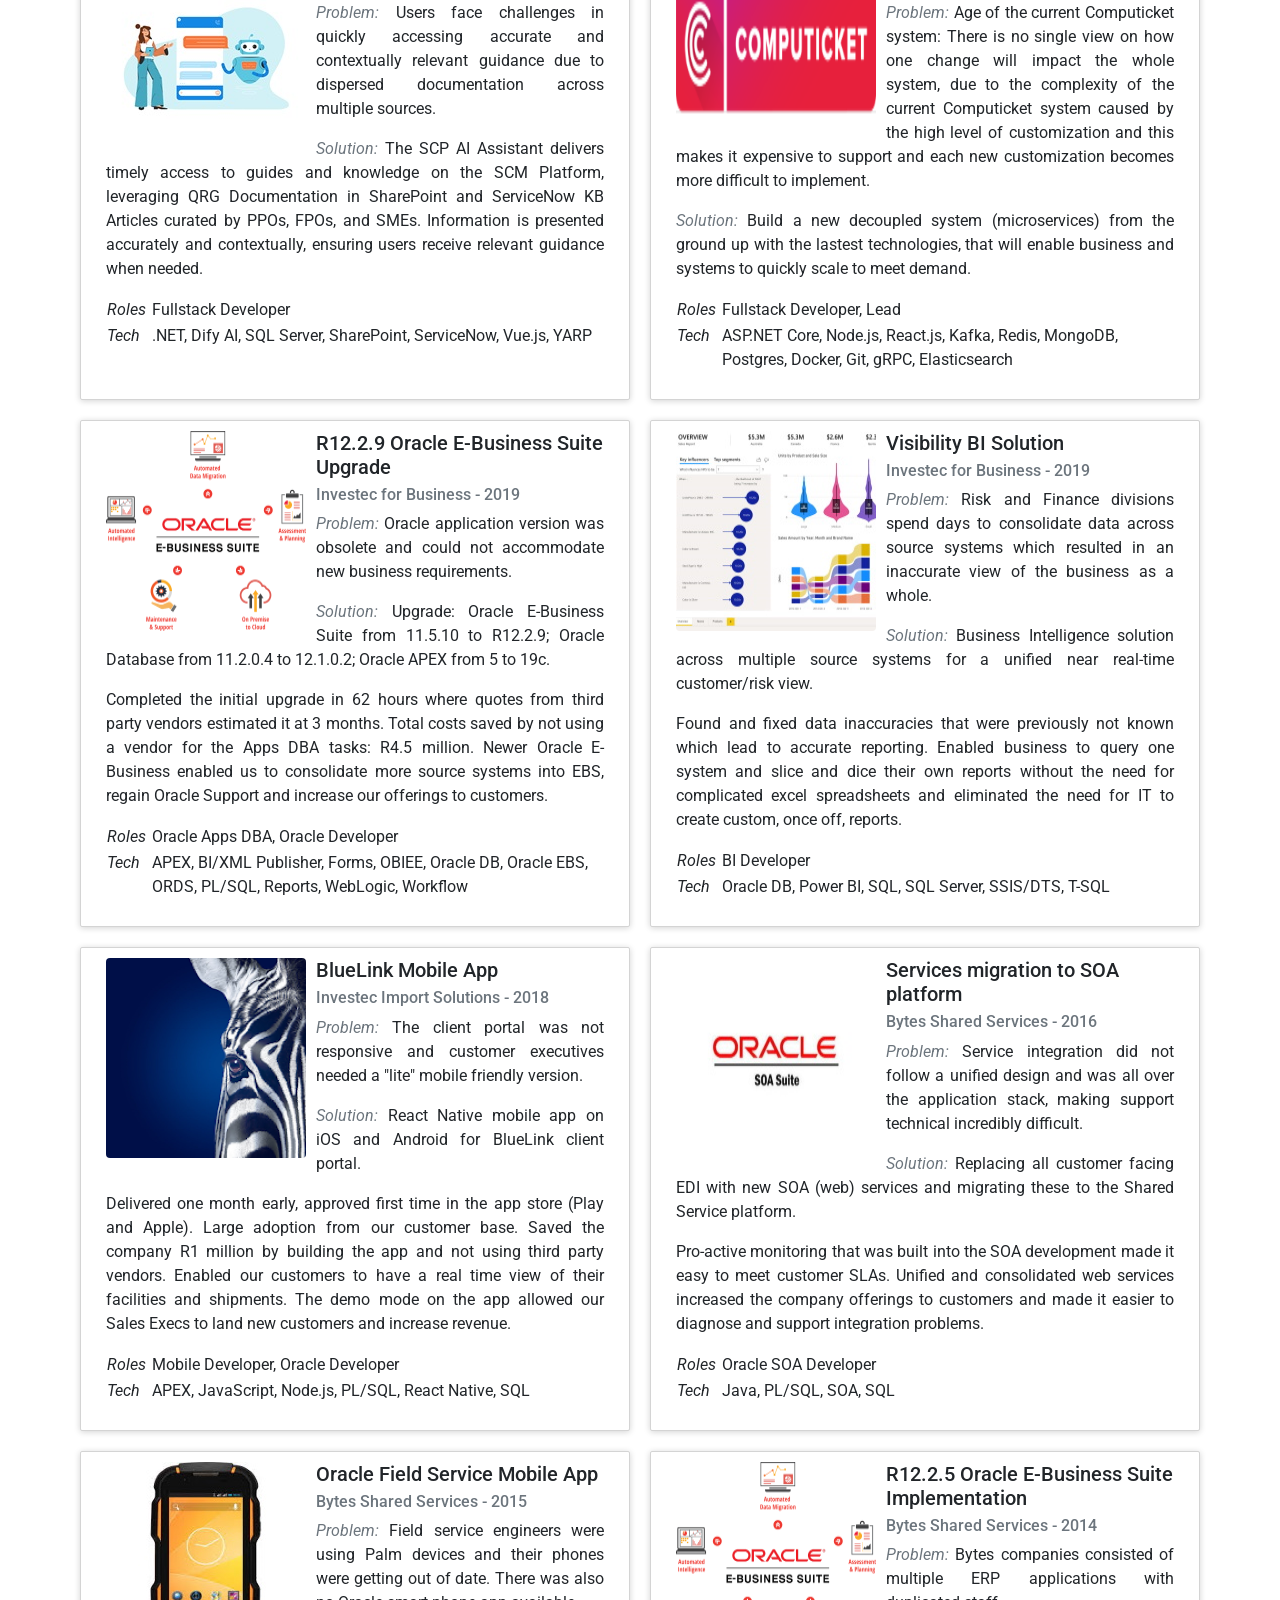
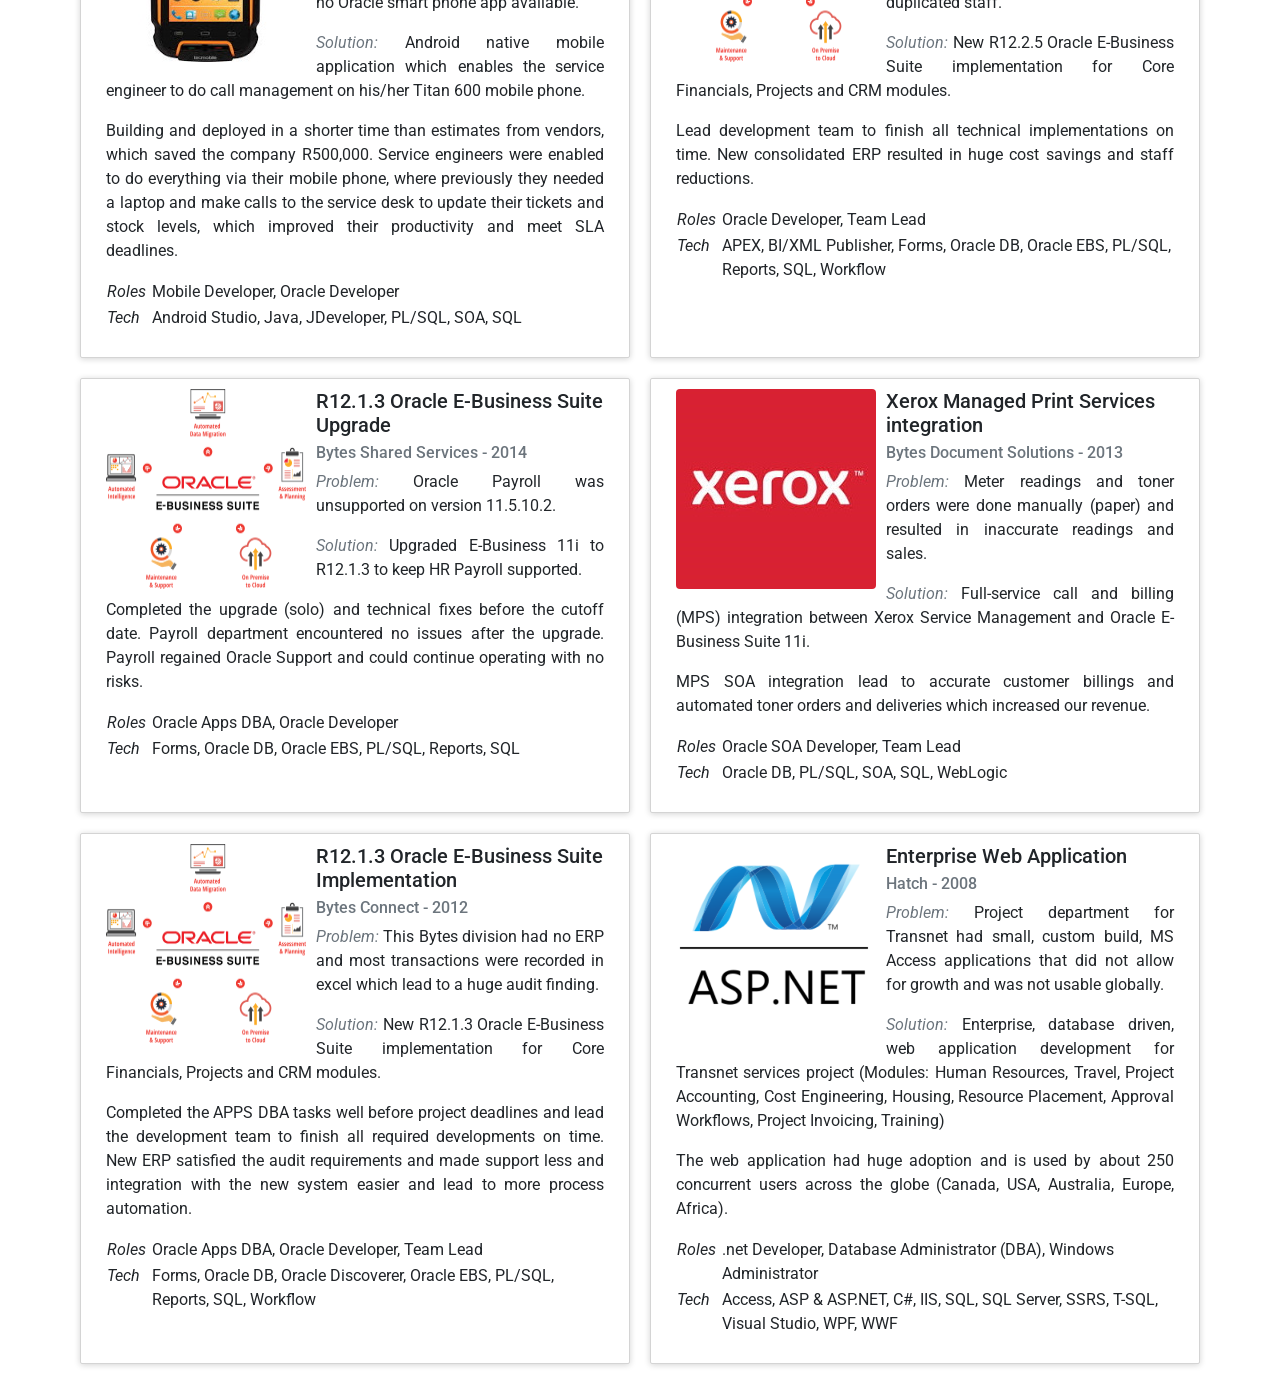
==== commit ac133eb5: "update summary" ====
--- a/index.html
+++ b/index.html
@@ -61,8 +61,6 @@
 I specialize in full-stack development, cloud-native applications, and enterprise integrations, leveraging technologies like Java (Spring Boot), .NET, Node.js, Vue.js, and React, alongside robust database expertise in Oracle, PostgreSQL, and SQL Server. My experience spans microservices architecture, API development, DevOps, and containerized deployments using Docker and Kubernetes in Azure and AWS environments.
 </p><p class="lead">
 Throughout my career, I’ve worn many hats—developer, architect, team lead, and manager—delivering impactful projects such as ERP upgrades, AI-driven assistants, and large-scale system modernizations. I thrive in Agile environments, champion secure coding practices, and enjoy mentoring teams to achieve technical excellence.
-</p><p class="lead">
-If you’re looking for someone who combines deep technical expertise with strategic thinking and a passion for continuous improvement, let’s connect!
             </p>
         </div>
 
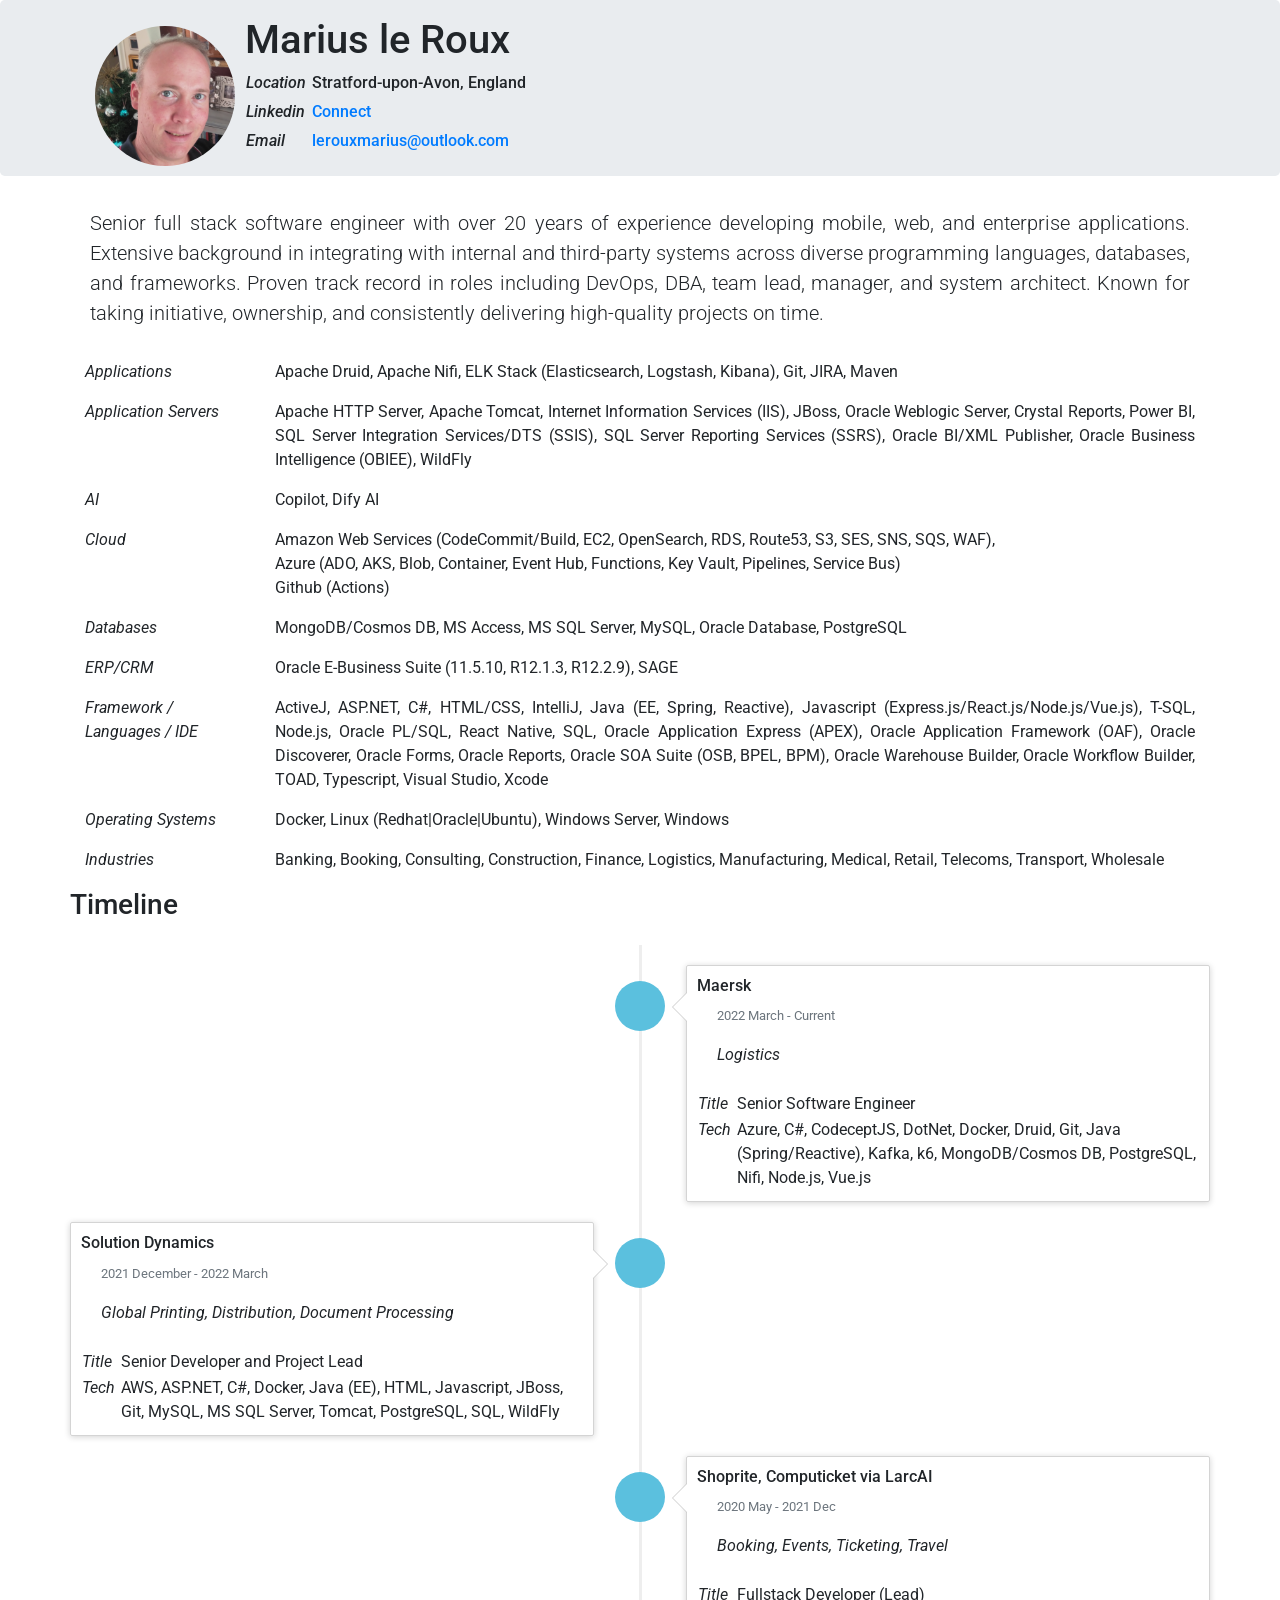
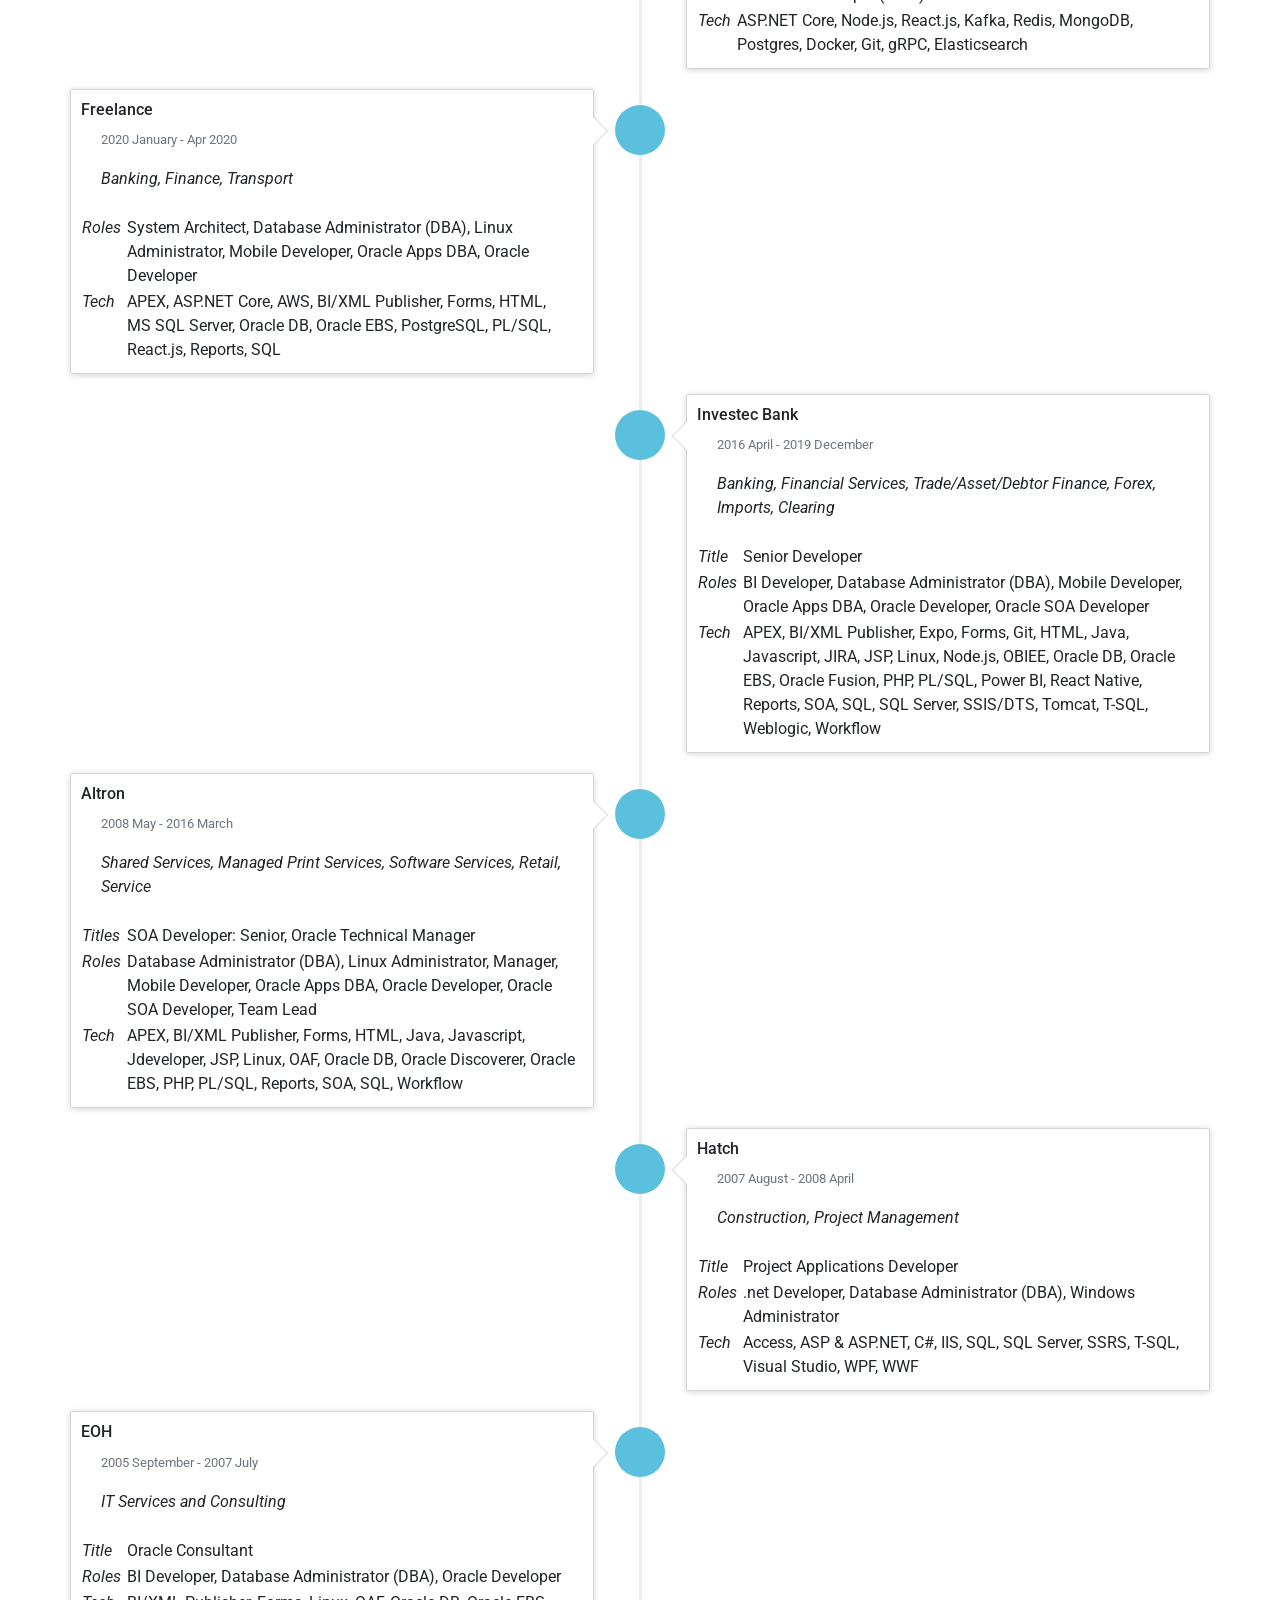
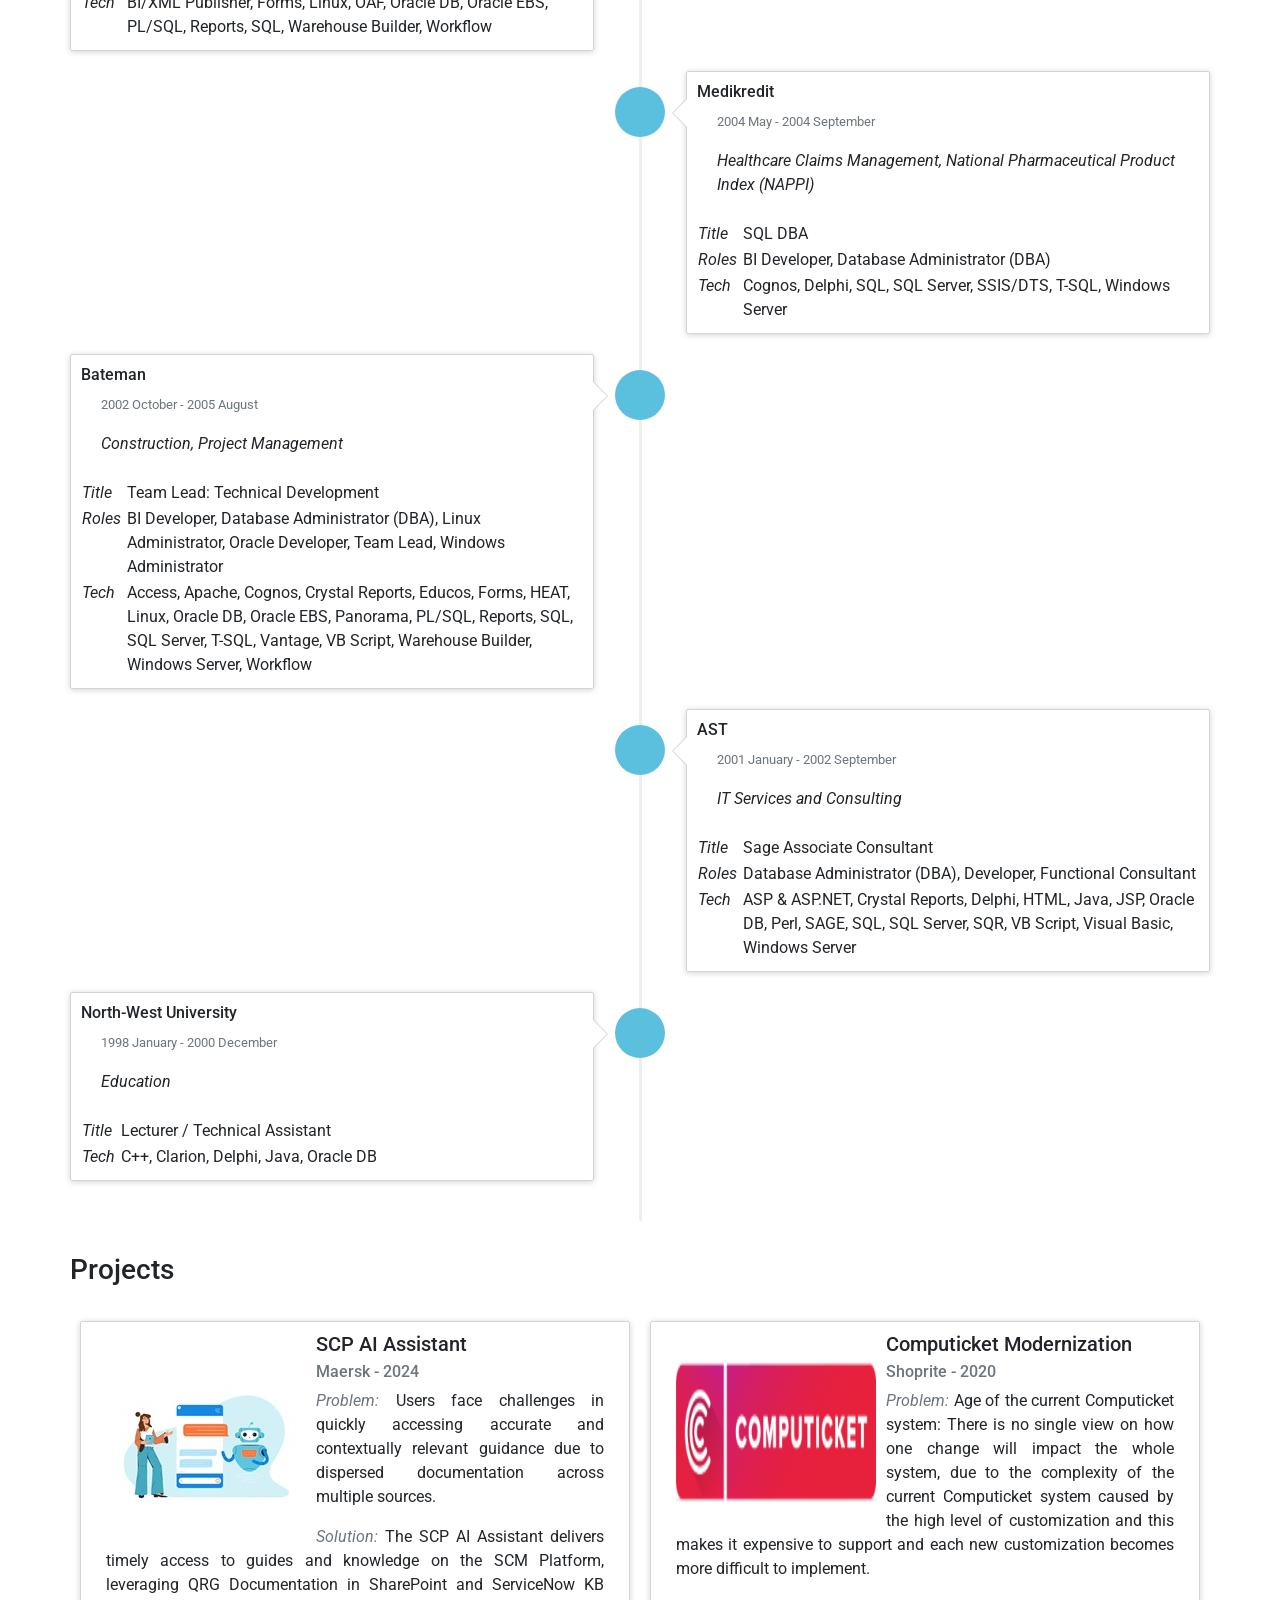
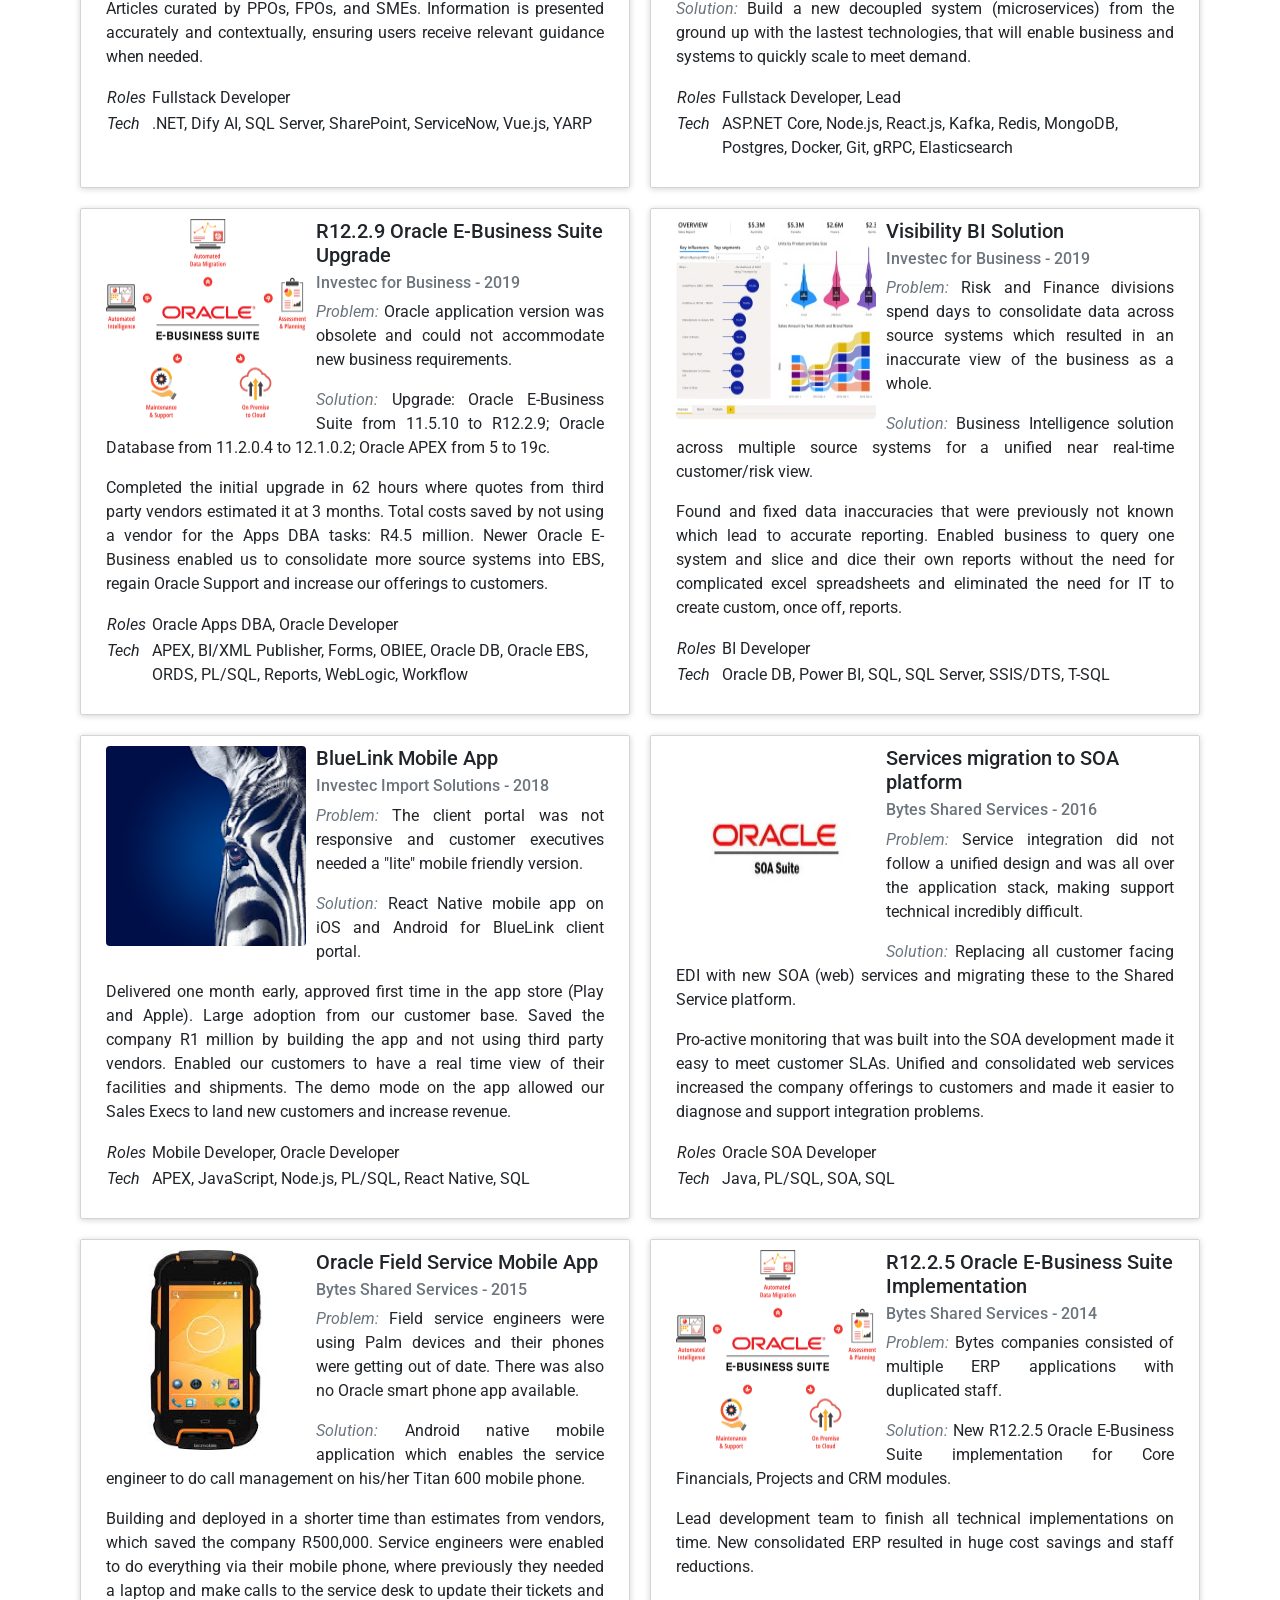
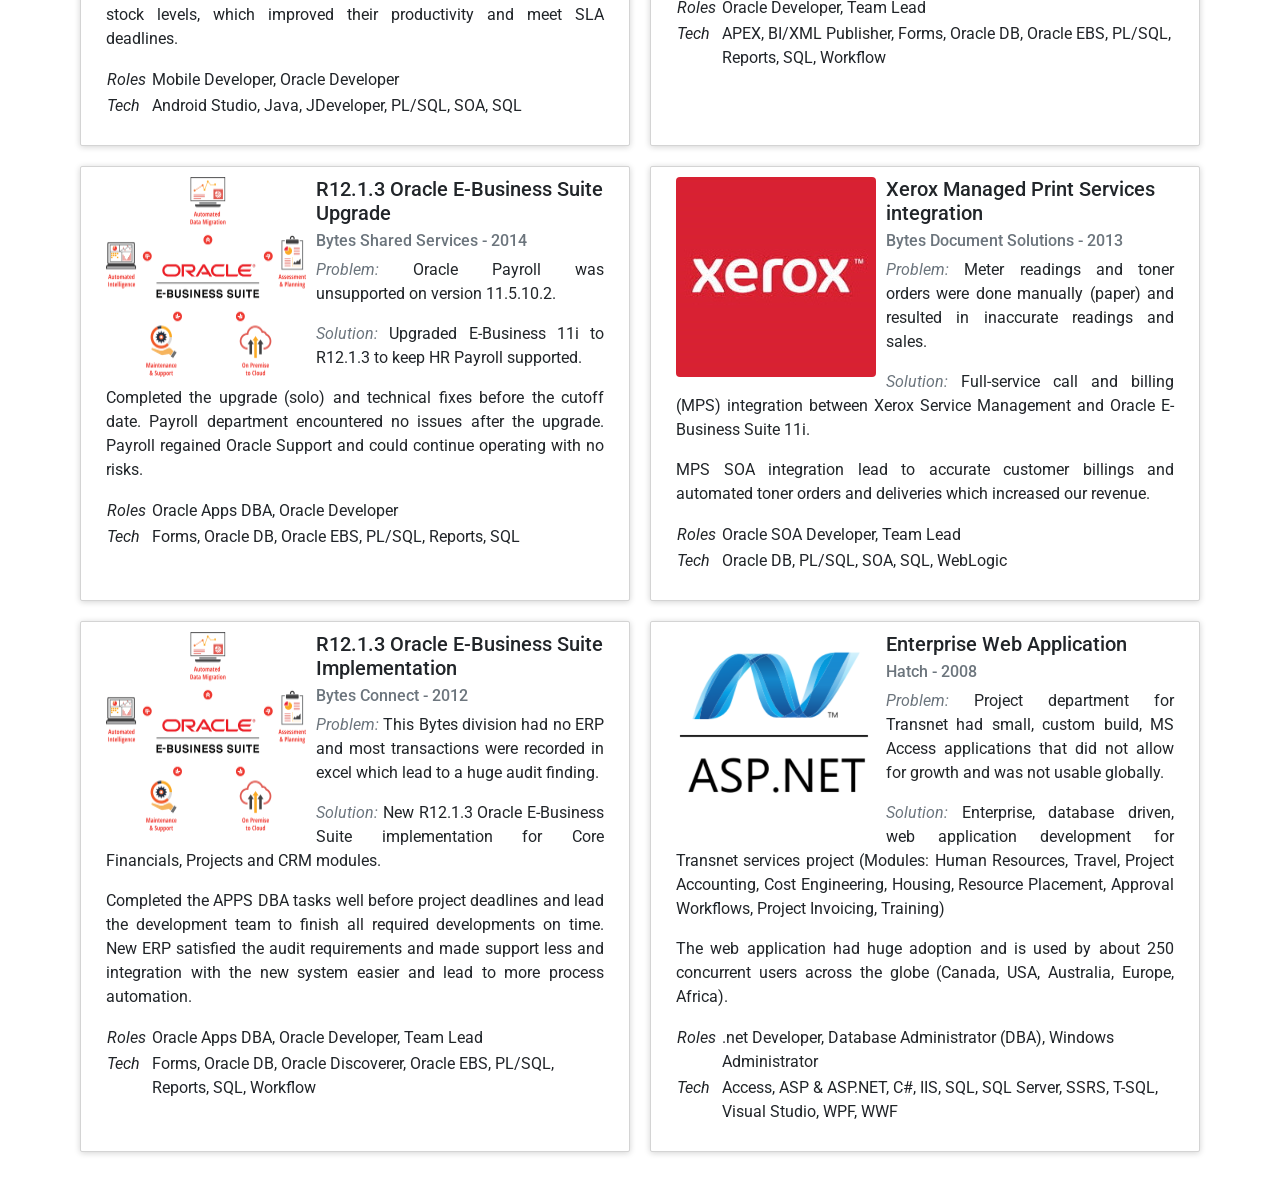
==== commit c4db7aa8: "update summary" ====
--- a/index.html
+++ b/index.html
@@ -56,11 +56,7 @@
     <div class="container">
         <div class="row">
             <p class="lead">
-I’m a seasoned Senior Software Engineer with over 20 years of experience designing, developing, and delivering enterprise-grade solutions across diverse industries. My journey began with a passion for technology sparked by a Commodore 64, and since then, I’ve built a career around solving complex problems through innovative software solutions.
-</p><p class="lead">
-I specialize in full-stack development, cloud-native applications, and enterprise integrations, leveraging technologies like Java (Spring Boot), .NET, Node.js, Vue.js, and React, alongside robust database expertise in Oracle, PostgreSQL, and SQL Server. My experience spans microservices architecture, API development, DevOps, and containerized deployments using Docker and Kubernetes in Azure and AWS environments.
-</p><p class="lead">
-Throughout my career, I’ve worn many hats—developer, architect, team lead, and manager—delivering impactful projects such as ERP upgrades, AI-driven assistants, and large-scale system modernizations. I thrive in Agile environments, champion secure coding practices, and enjoy mentoring teams to achieve technical excellence.
+Senior full stack software engineer with over 20 years of experience developing mobile, web, and enterprise applications. Extensive background in integrating with internal and third-party systems across diverse programming languages, databases, and frameworks. Proven track record in roles including DevOps, DBA, team lead, manager, and system architect. Known for taking initiative, ownership, and consistently delivering high-quality projects on time.                
             </p>
         </div>
 
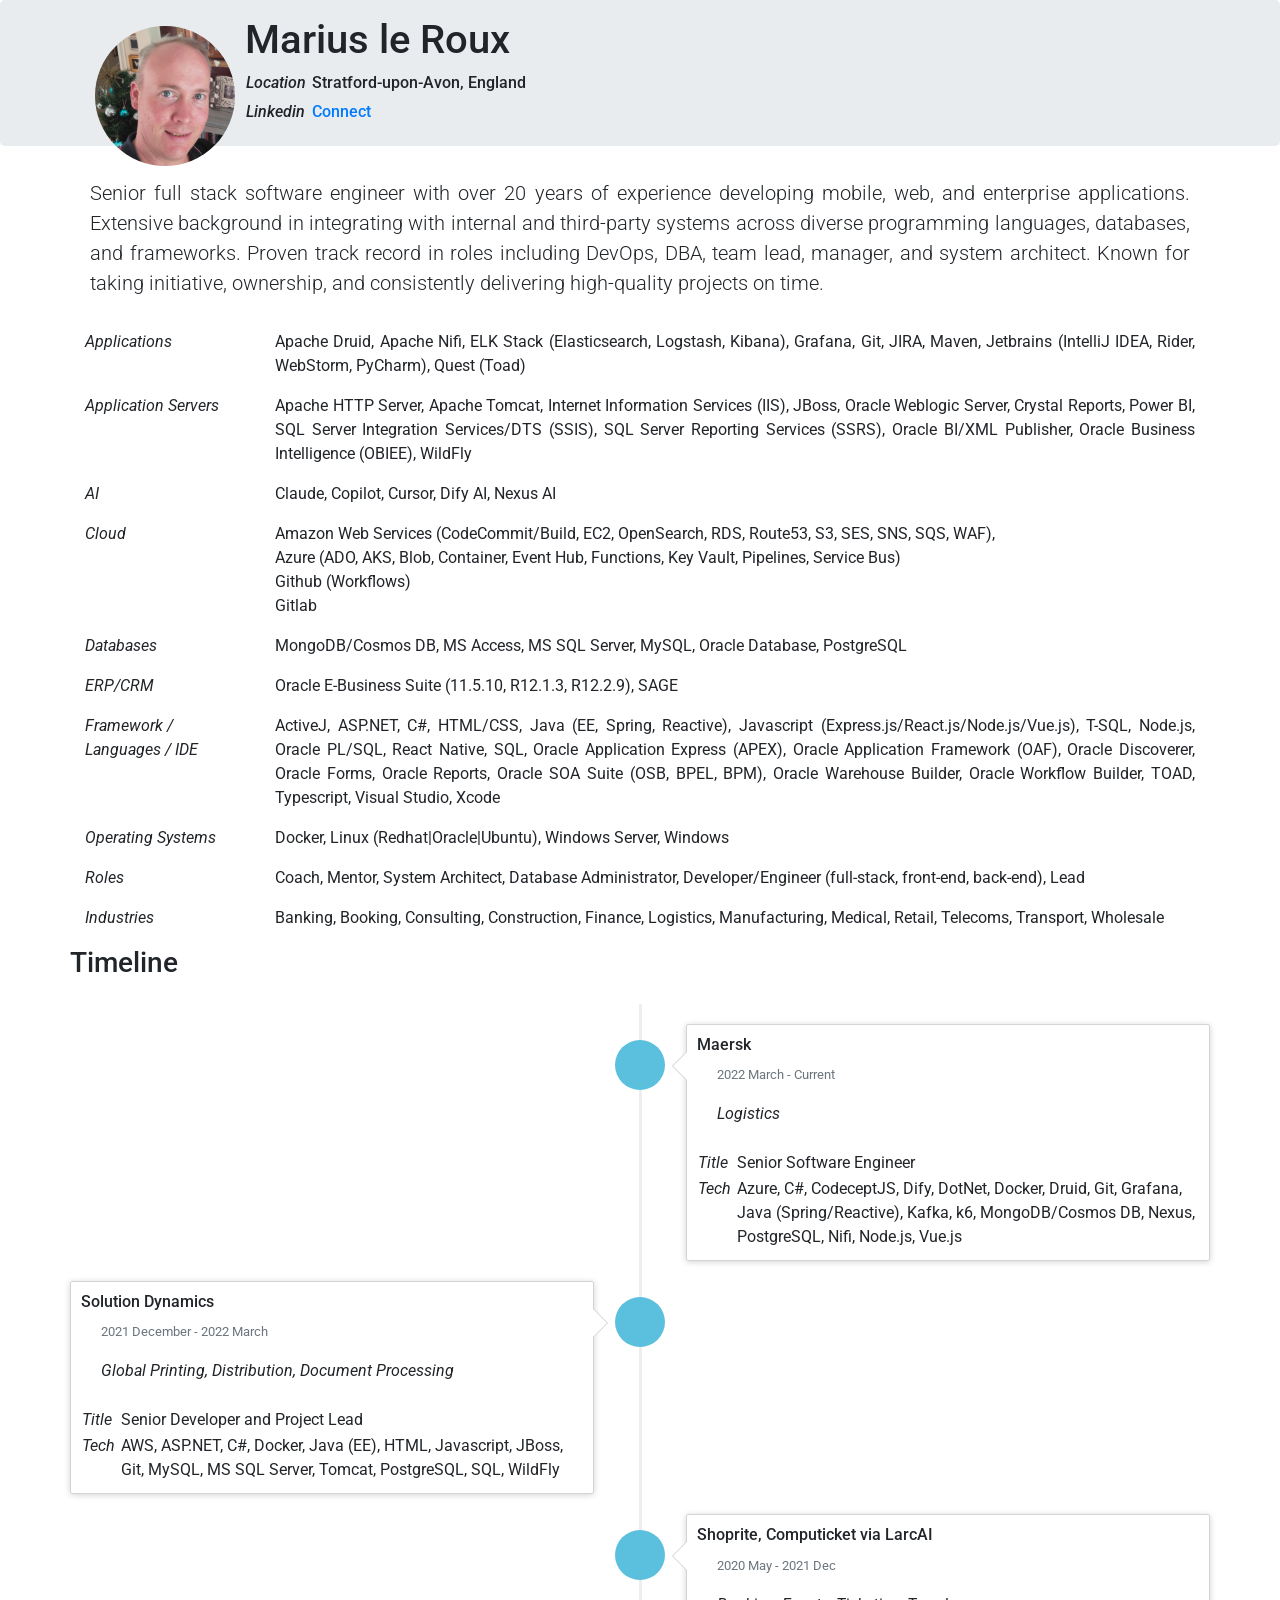
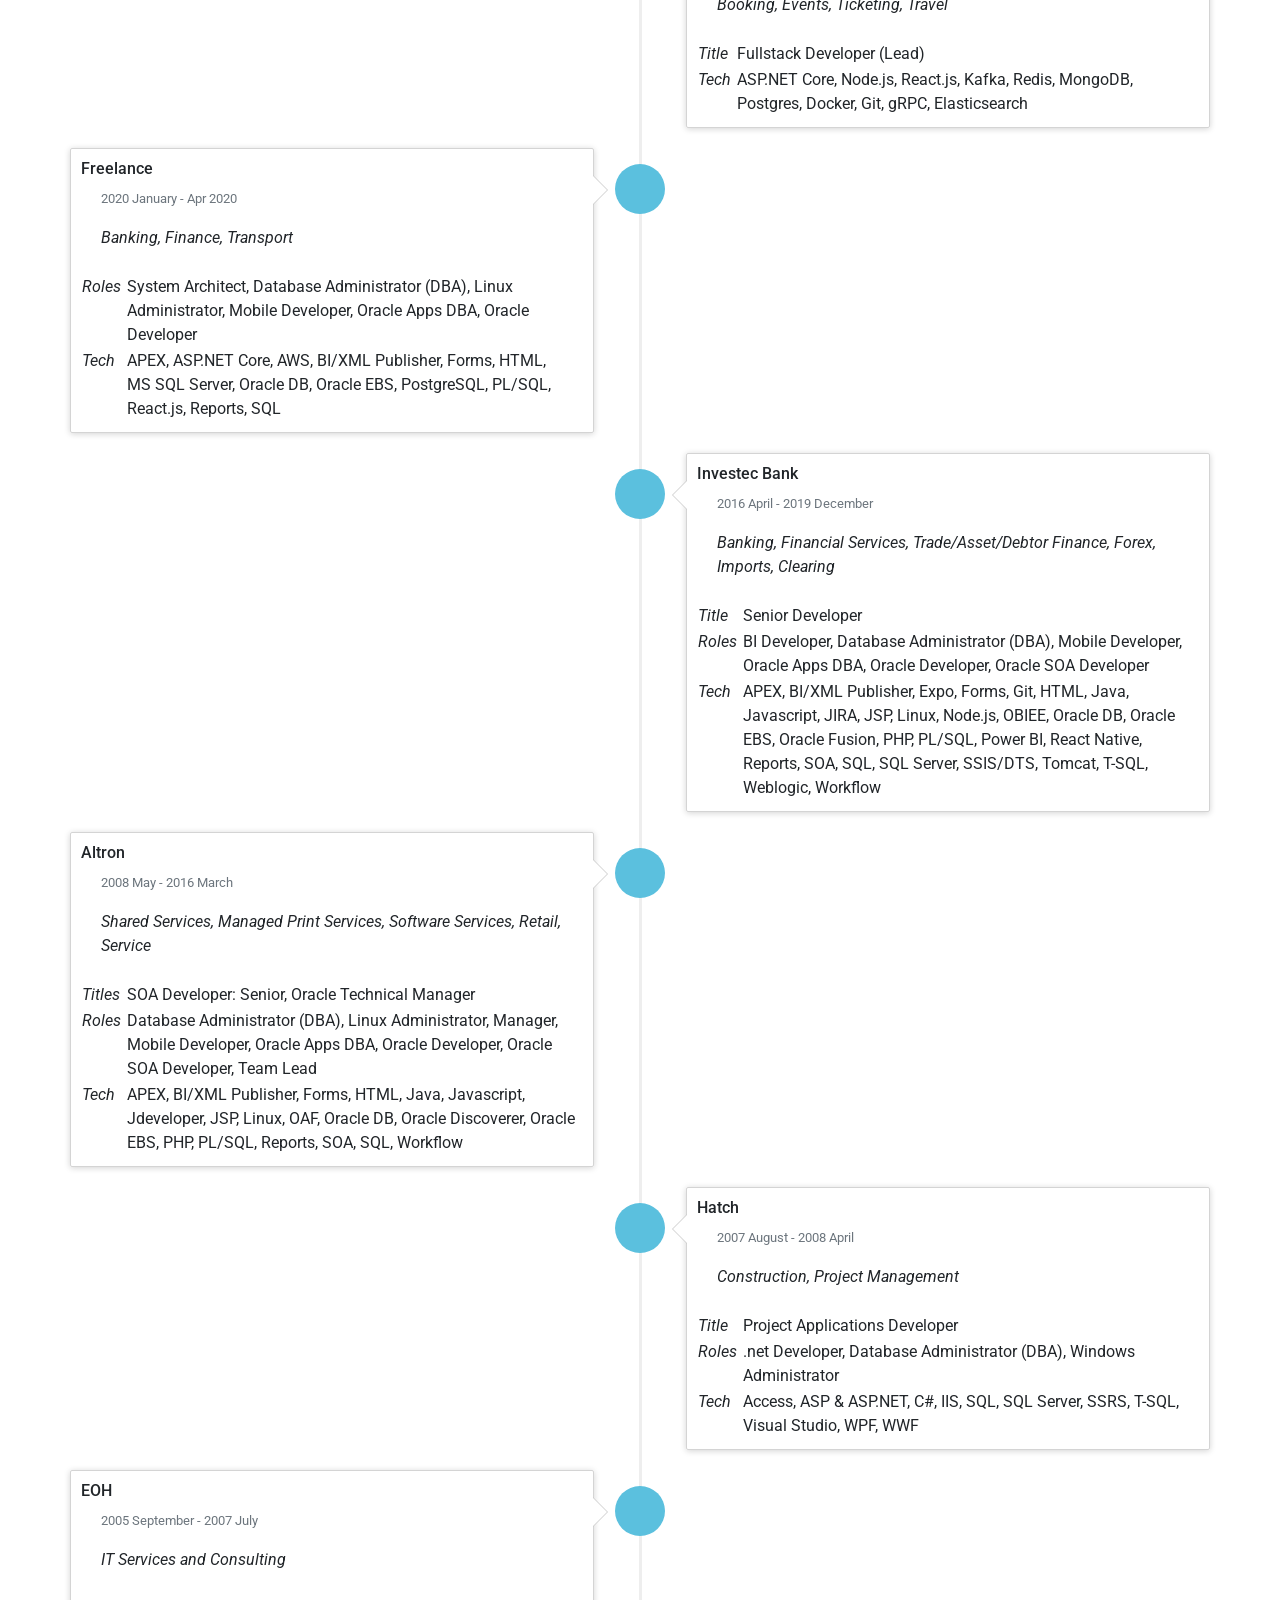
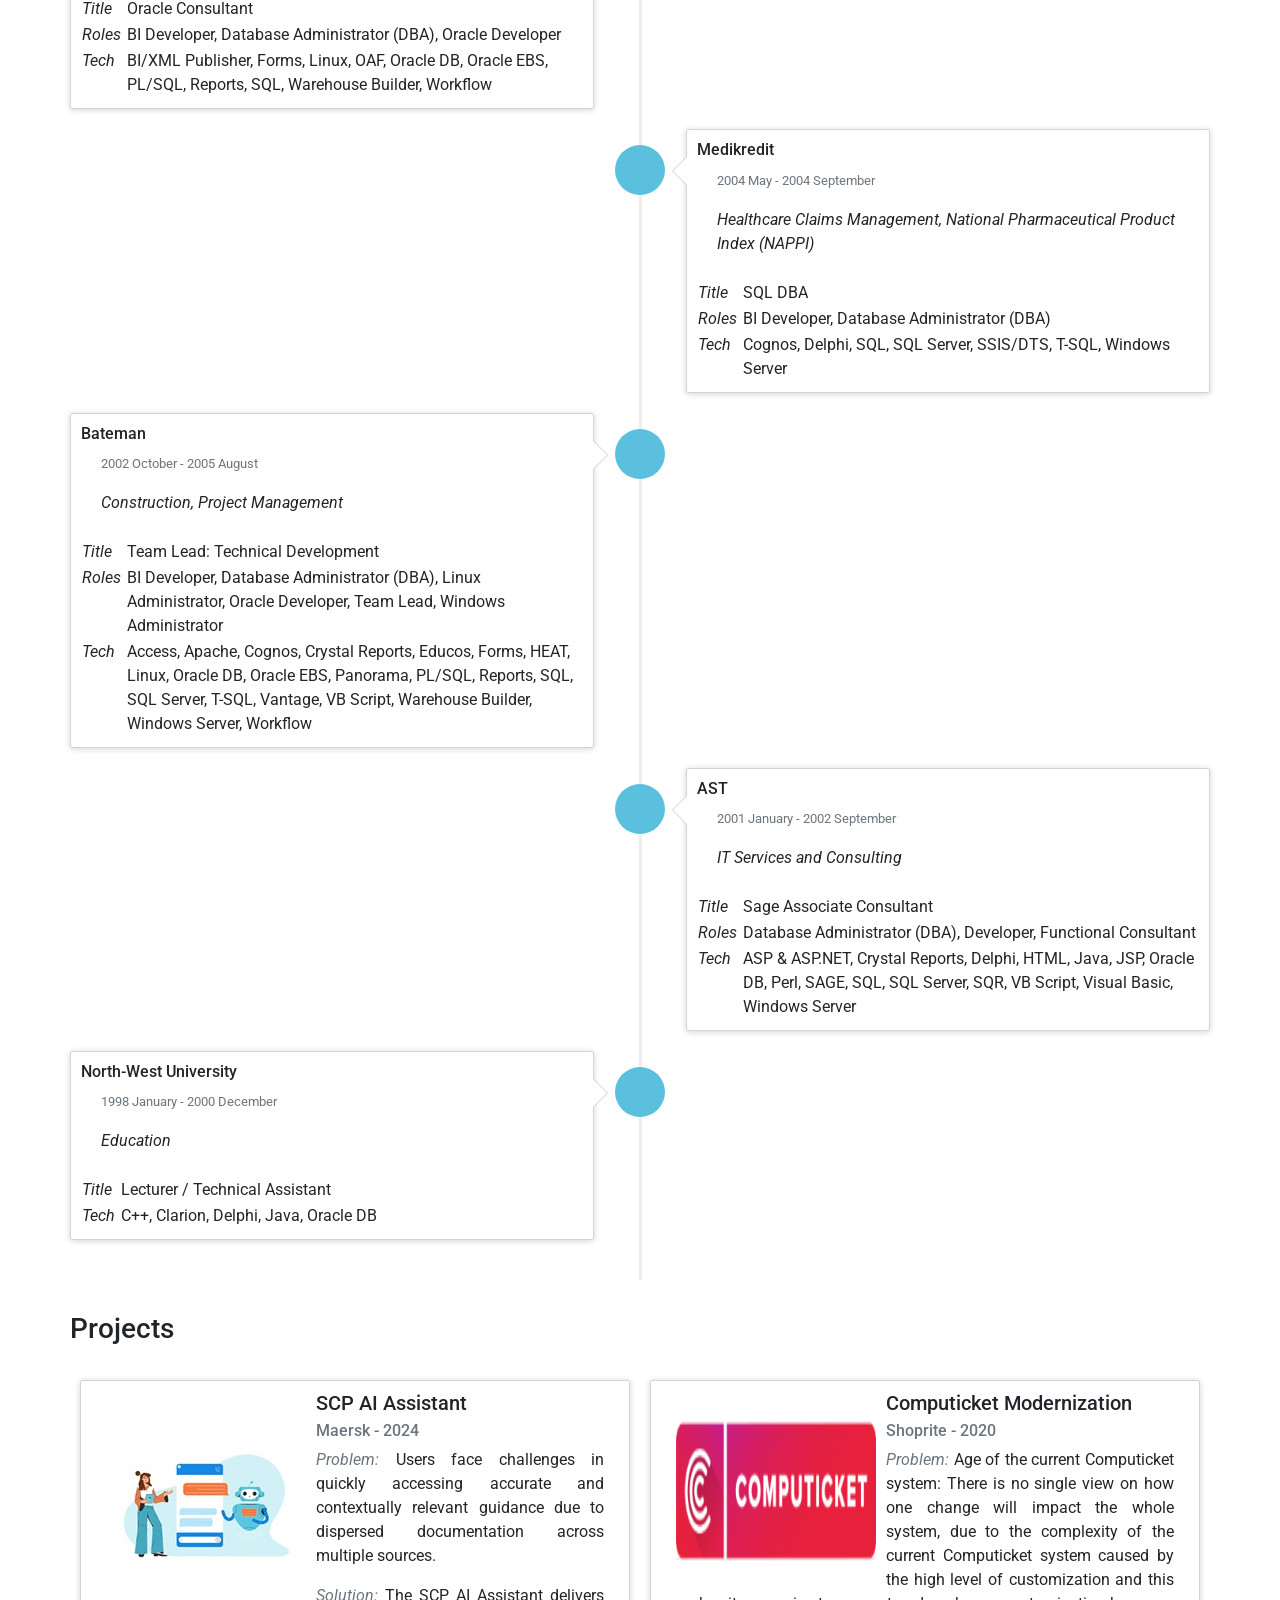
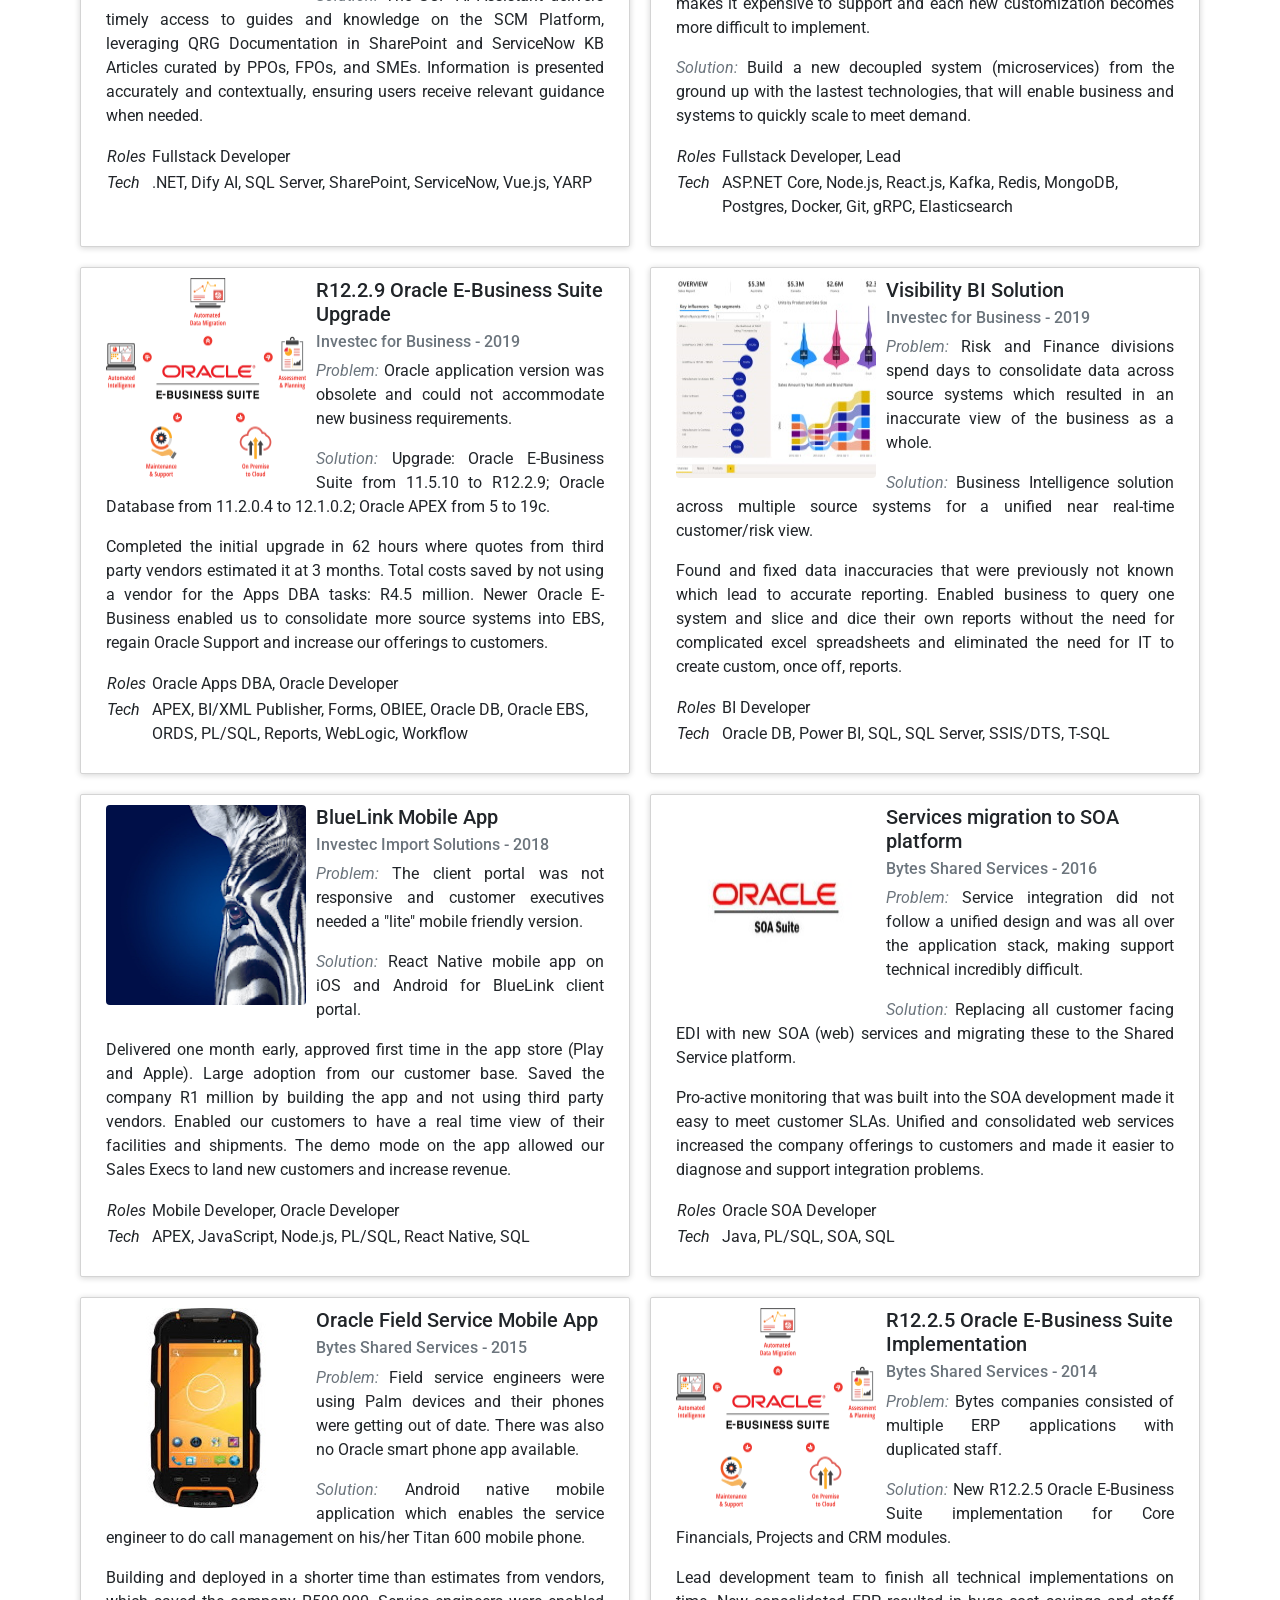
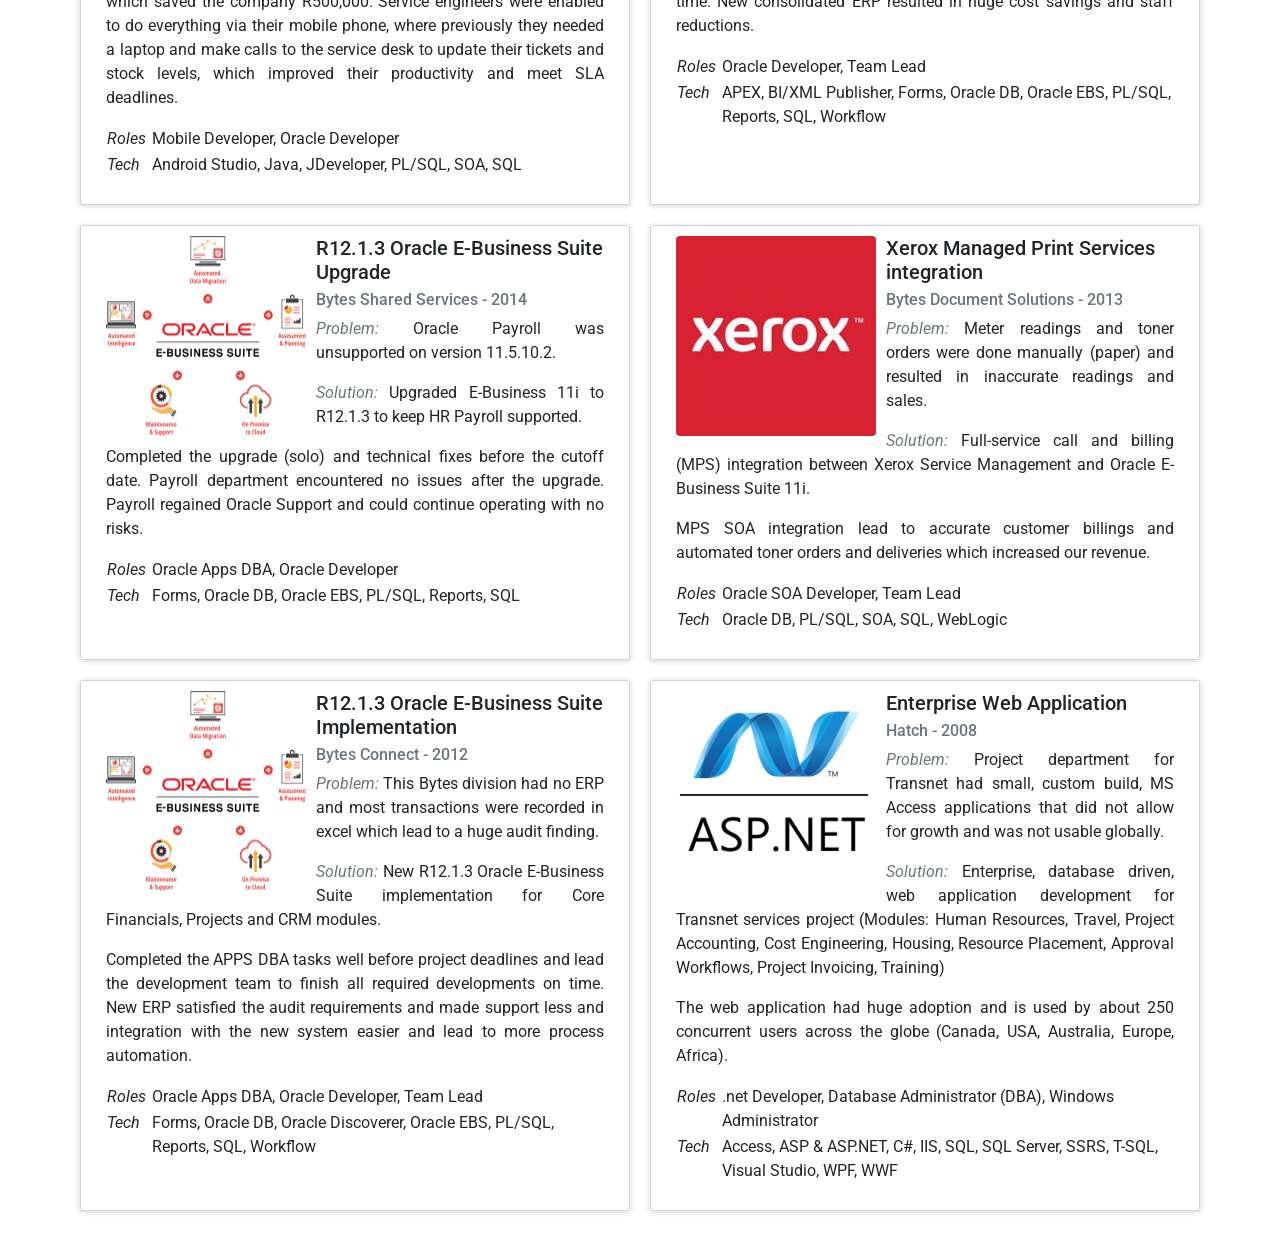
==== commit 8dbc8925: "update current" ====
--- a/index.html
+++ b/index.html
@@ -3,7 +3,7 @@
 <!--[if IE 7]>         <html class="no-js lt-ie9 lt-ie8"> <![endif]-->
 <!--[if IE 8]>         <html class="no-js lt-ie9"> <![endif]-->
 <!--[if gt IE 8]><!-->
-<html class="no-js">
+<html class="no-js" lang="UK">
 <!--<![endif]-->
 
 <head>
@@ -22,7 +22,7 @@
     <div class="jumbotron">
         <div class="container">
             <div class="header">
-                <img src="images/MariusleRoux.png" alt="MariusleRouxPicture" class="me float-left">
+                <img src="images/MariusleRoux.png" alt="Marius le Roux" class="me float-left">
                 <h1>Marius le&nbsp;Roux</h1>
                 <table>
                     <tr>
@@ -40,15 +40,7 @@
                         <td valign="top">
                             <h6><a href="https://www.linkedin.com/in/marius-le-roux-042b50187/">Connect</a></h6>
                         </td>
-                    </tr>
-                    <tr>
-                        <td valign="top">
-                            <h6><em>Email&nbsp;</em>
-                        </td>
-                        <td valign="top">
-                            <h6><a href="mailto:lerouxmarius@outlook.com">lerouxmarius@outlook.com</a></h6>
-                        </td>
-                    </tr>                                        
+                    </tr>                                    
                 </table>
             </div>
         </div>
@@ -56,14 +48,14 @@
     <div class="container">
         <div class="row">
             <p class="lead">
-Senior full stack software engineer with over 20 years of experience developing mobile, web, and enterprise applications. Extensive background in integrating with internal and third-party systems across diverse programming languages, databases, and frameworks. Proven track record in roles including DevOps, DBA, team lead, manager, and system architect. Known for taking initiative, ownership, and consistently delivering high-quality projects on time.                
+Senior full stack software engineer with over 20 years of experience developing mobile, web, and enterprise applications. Extensive background in integrating with internal and third-party systems across diverse programming languages, databases, and frameworks. Proven track record in roles including DevOps, DBA, team lead, manager, and system architect. Known for taking initiative, ownership, and consistently delivering high-quality projects on time.
             </p>
         </div>
 
         <div class="row">
             <div class="col-sm-2">
                 <em>Applications&nbsp;</em></div>
-            <div class="col-sm">Apache Druid, Apache Nifi, ELK Stack (Elasticsearch, Logstash, Kibana), Git, JIRA, Maven</div>
+            <div class="col-sm">Apache Druid, Apache Nifi, ELK Stack (Elasticsearch, Logstash, Kibana), Grafana, Git, JIRA, Maven, Jetbrains (IntelliJ IDEA, Rider, WebStorm, PyCharm), Quest (Toad)</div>
         </div>
         <div class="row">
             <div class="col-sm-2">
@@ -76,12 +68,12 @@
         <div class="row">
             <div class="col-sm-2">
                 <em>AI</em></div>
-            <div class="col-sm">Copilot, Dify AI</div>
+            <div class="col-sm">Claude, Copilot, Cursor, Dify AI, Nexus AI</div>
         </div>		
         <div class="row">
             <div class="col-sm-2">
                 <em>Cloud</em></div>
-            <div class="col-sm">Amazon Web Services (CodeCommit/Build, EC2, OpenSearch, RDS, Route53, S3, SES, SNS, SQS, WAF),<br /> Azure (ADO, AKS, Blob, Container, Event Hub, Functions, Key Vault, Pipelines, Service Bus)<br /> Github (Actions)</div>
+            <div class="col-sm">Amazon Web Services (CodeCommit/Build, EC2, OpenSearch, RDS, Route53, S3, SES, SNS, SQS, WAF),<br /> Azure (ADO, AKS, Blob, Container, Event Hub, Functions, Key Vault, Pipelines, Service Bus)<br /> Github (Workflows)<br /> Gitlab</div>
         </div>
         <div class="row">
             <div class="col-sm-2">
@@ -96,7 +88,7 @@
         <div class="row">
             <div class="col-sm-2">
                 <em>Framework / Languages / IDE</em></div>
-            <div class="col-sm">ActiveJ, ASP.NET, C#, HTML/CSS, IntelliJ, Java (EE, Spring, Reactive), Javascript (Express.js/React.js/Node.js/Vue.js), T-SQL, Node.js, Oracle PL/SQL, React Native, SQL, 
+            <div class="col-sm">ActiveJ, ASP.NET, C#, HTML/CSS, Java (EE, Spring, Reactive), Javascript (Express.js/React.js/Node.js/Vue.js), T-SQL, Node.js, Oracle PL/SQL, React Native, SQL, 
                 Oracle Application Express (APEX), Oracle Application Framework (OAF), Oracle Discoverer, Oracle Forms, Oracle Reports, 
                 Oracle SOA Suite (OSB, BPEL, BPM), Oracle Warehouse Builder, Oracle Workflow Builder, TOAD, Typescript, Visual Studio, Xcode</div>
         </div>
@@ -105,6 +97,11 @@
                 <em>Operating Systems</em></div>
             <div class="col-sm">Docker, Linux (Redhat|Oracle|Ubuntu), Windows Server, Windows</div>
         </div>
+        <div class="row">
+            <div class="col-sm-2">
+                <em>Roles</em></div>
+            <div class="col-sm">Coach, Mentor, System Architect, Database Administrator, Developer/Engineer (full-stack, front-end, back-end), Lead</div>
+        </div>        
         <div class="row">
             <div class="col-sm-2">
                 <em>Industries</em></div>
@@ -133,7 +130,7 @@
                                     </tr>
                                     <tr>
                                         <td><em>Tech&nbsp; </em></td>
-                                        <td>Azure, C#, CodeceptJS, DotNet, Docker, Druid, Git, Java (Spring/Reactive), Kafka, k6, MongoDB/Cosmos DB, PostgreSQL, Nifi, Node.js, Vue.js</td>
+                                        <td>Azure, C#, CodeceptJS, Dify, DotNet, Docker, Druid, Git, Grafana, Java (Spring/Reactive), Kafka, k6, MongoDB/Cosmos DB, Nexus, PostgreSQL, Nifi, Node.js, Vue.js</td>
                                     </tr>
                                 </table>
                             </p>
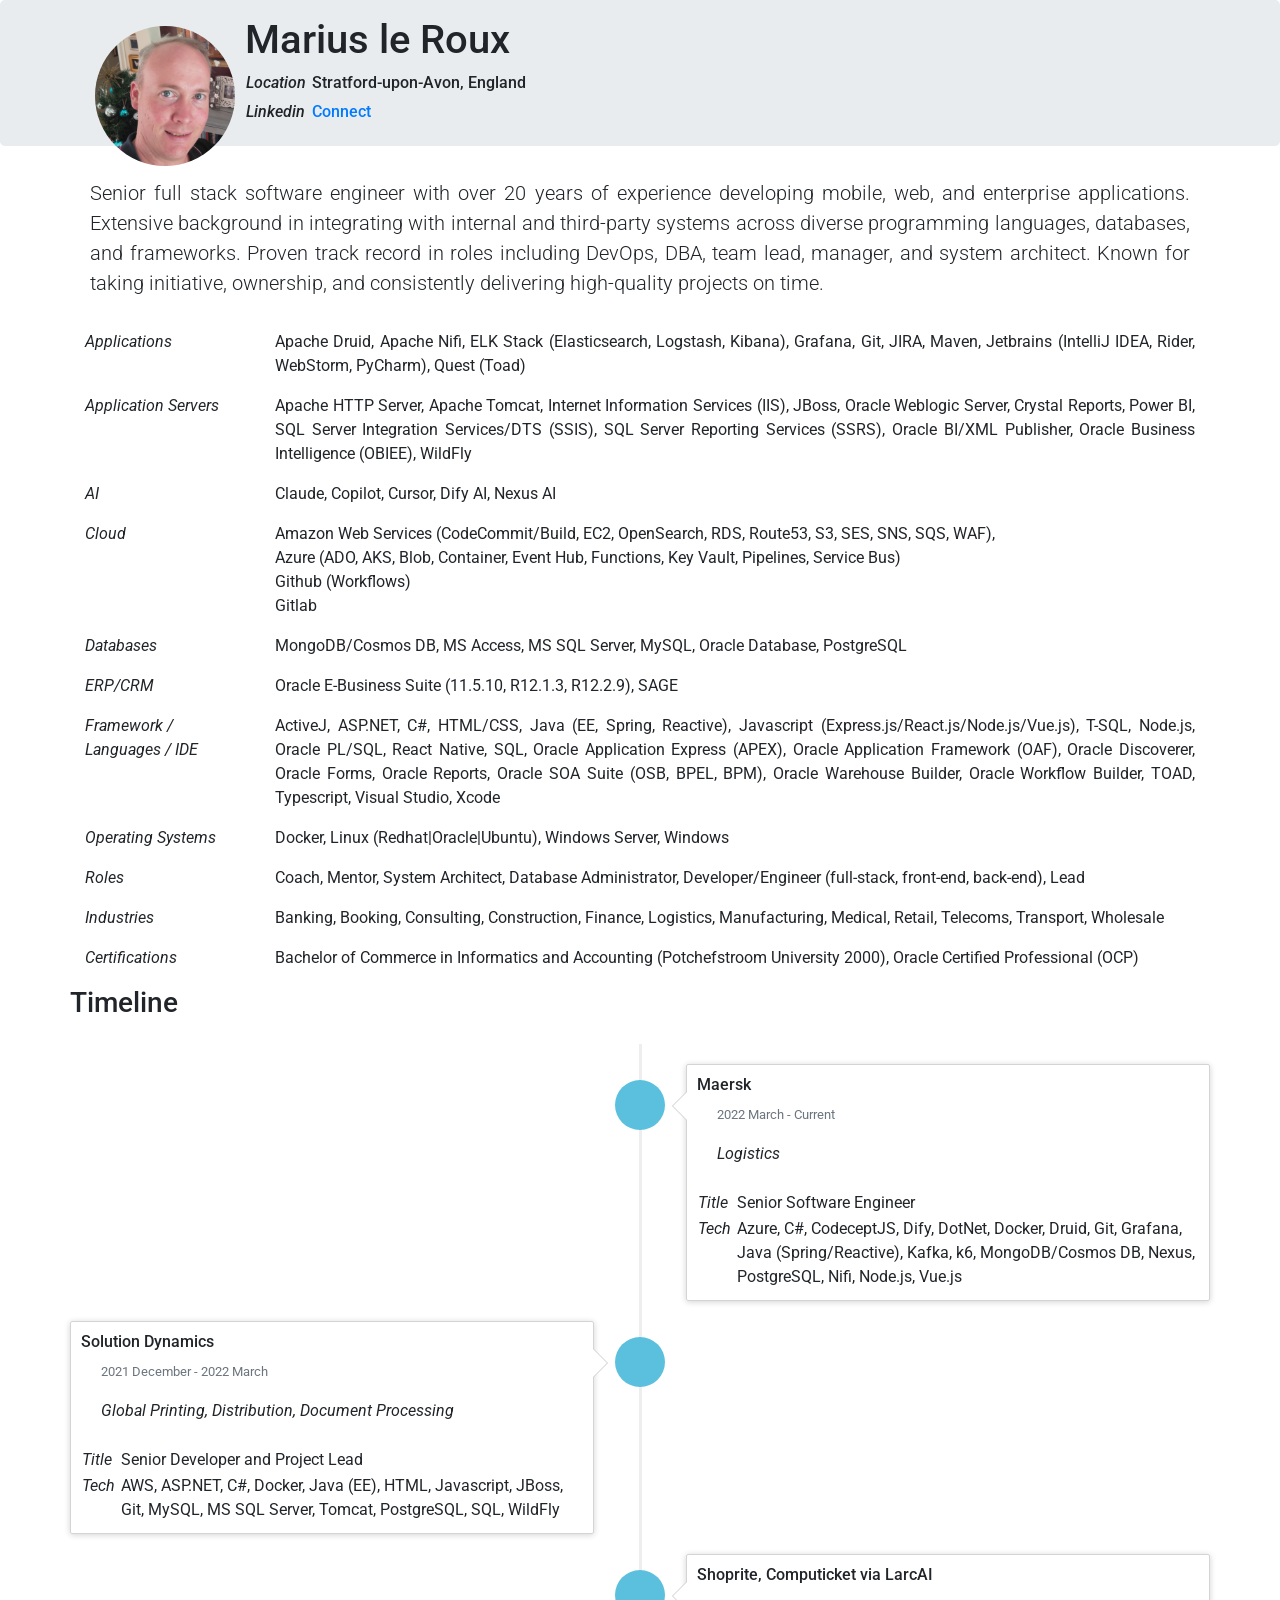
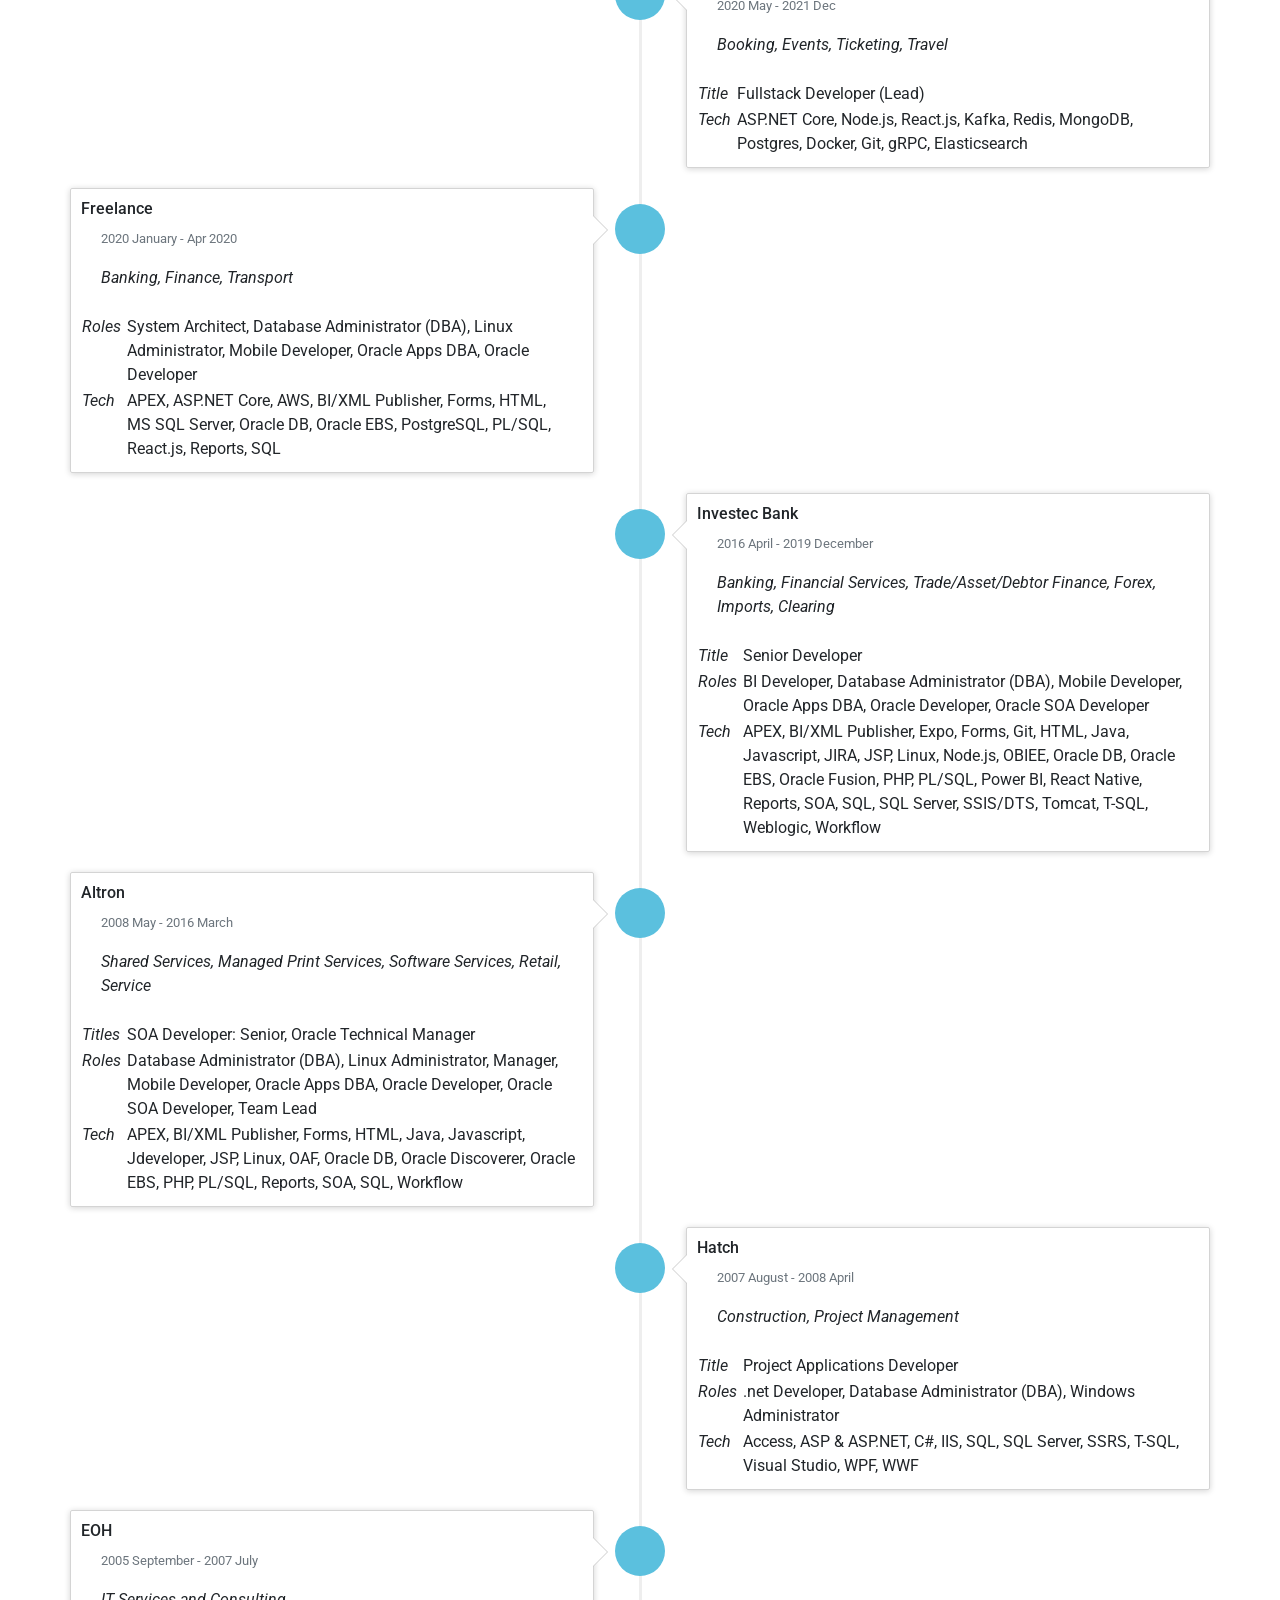
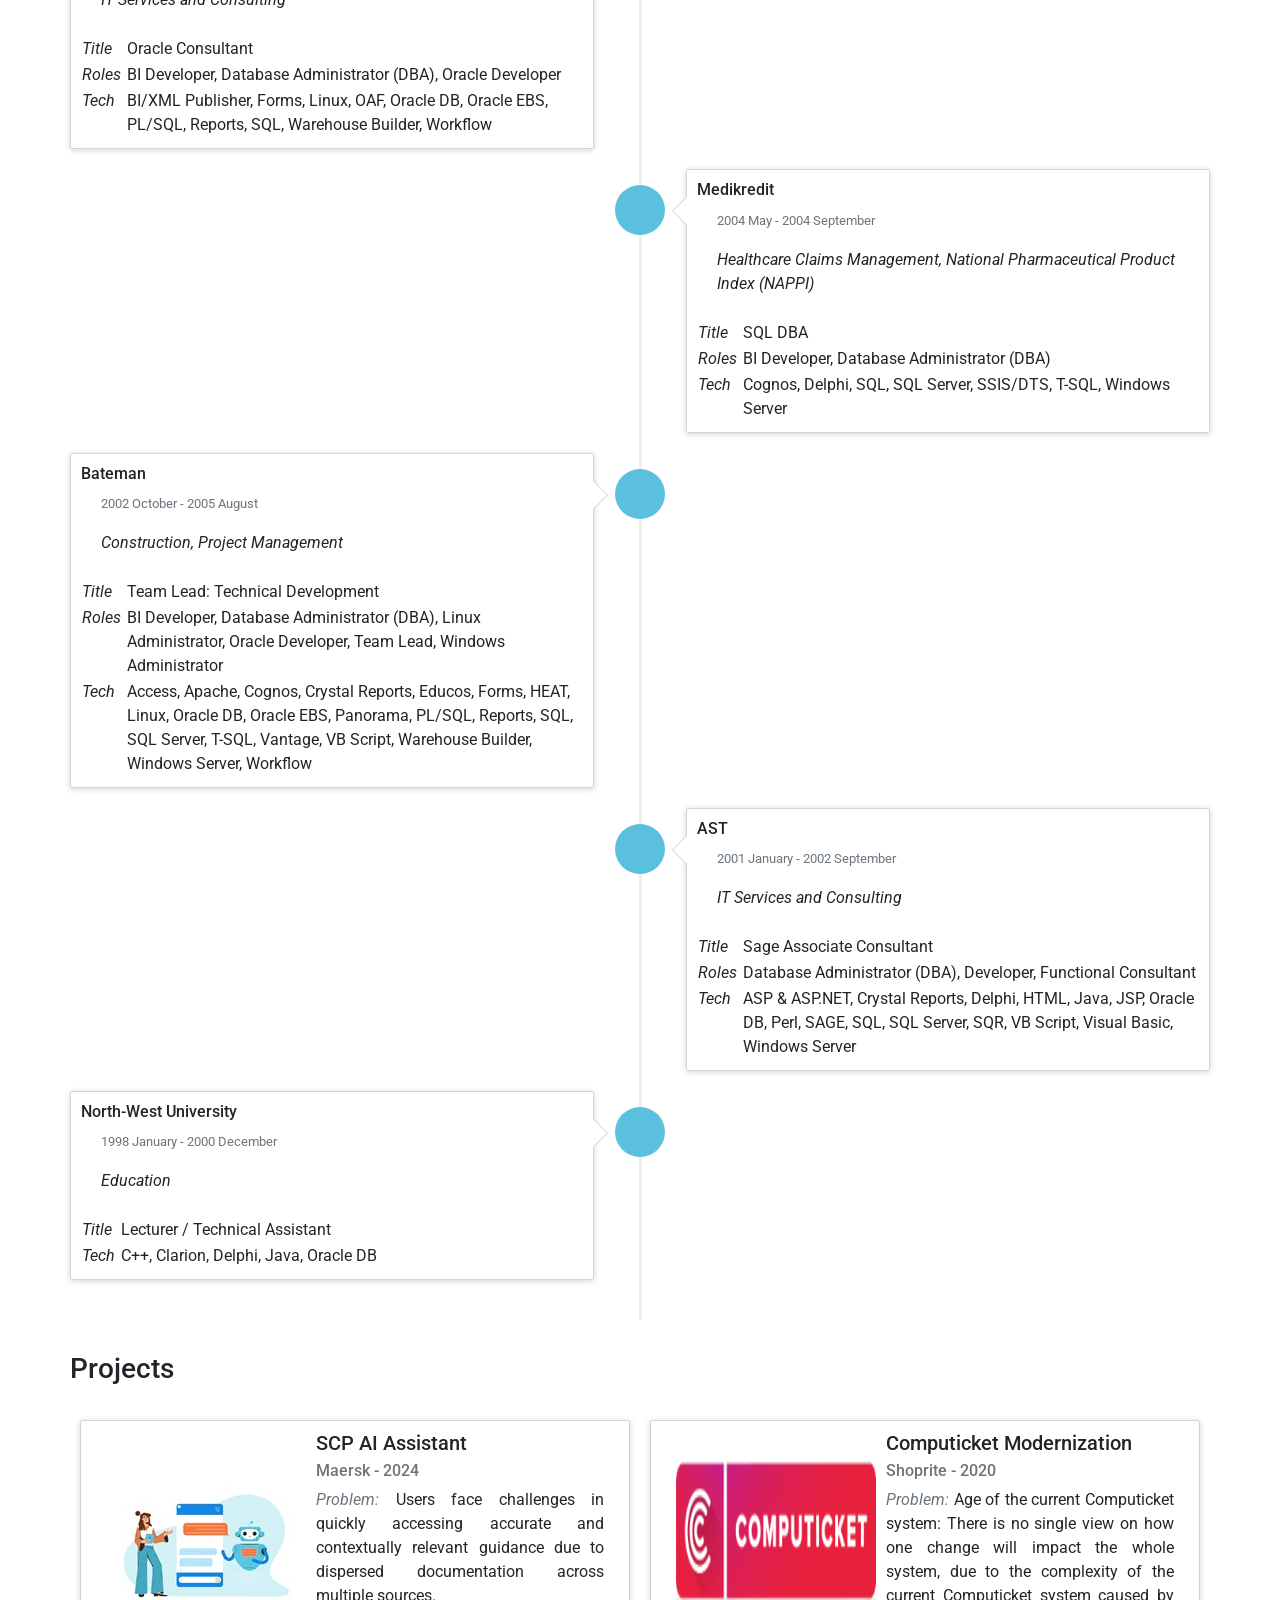
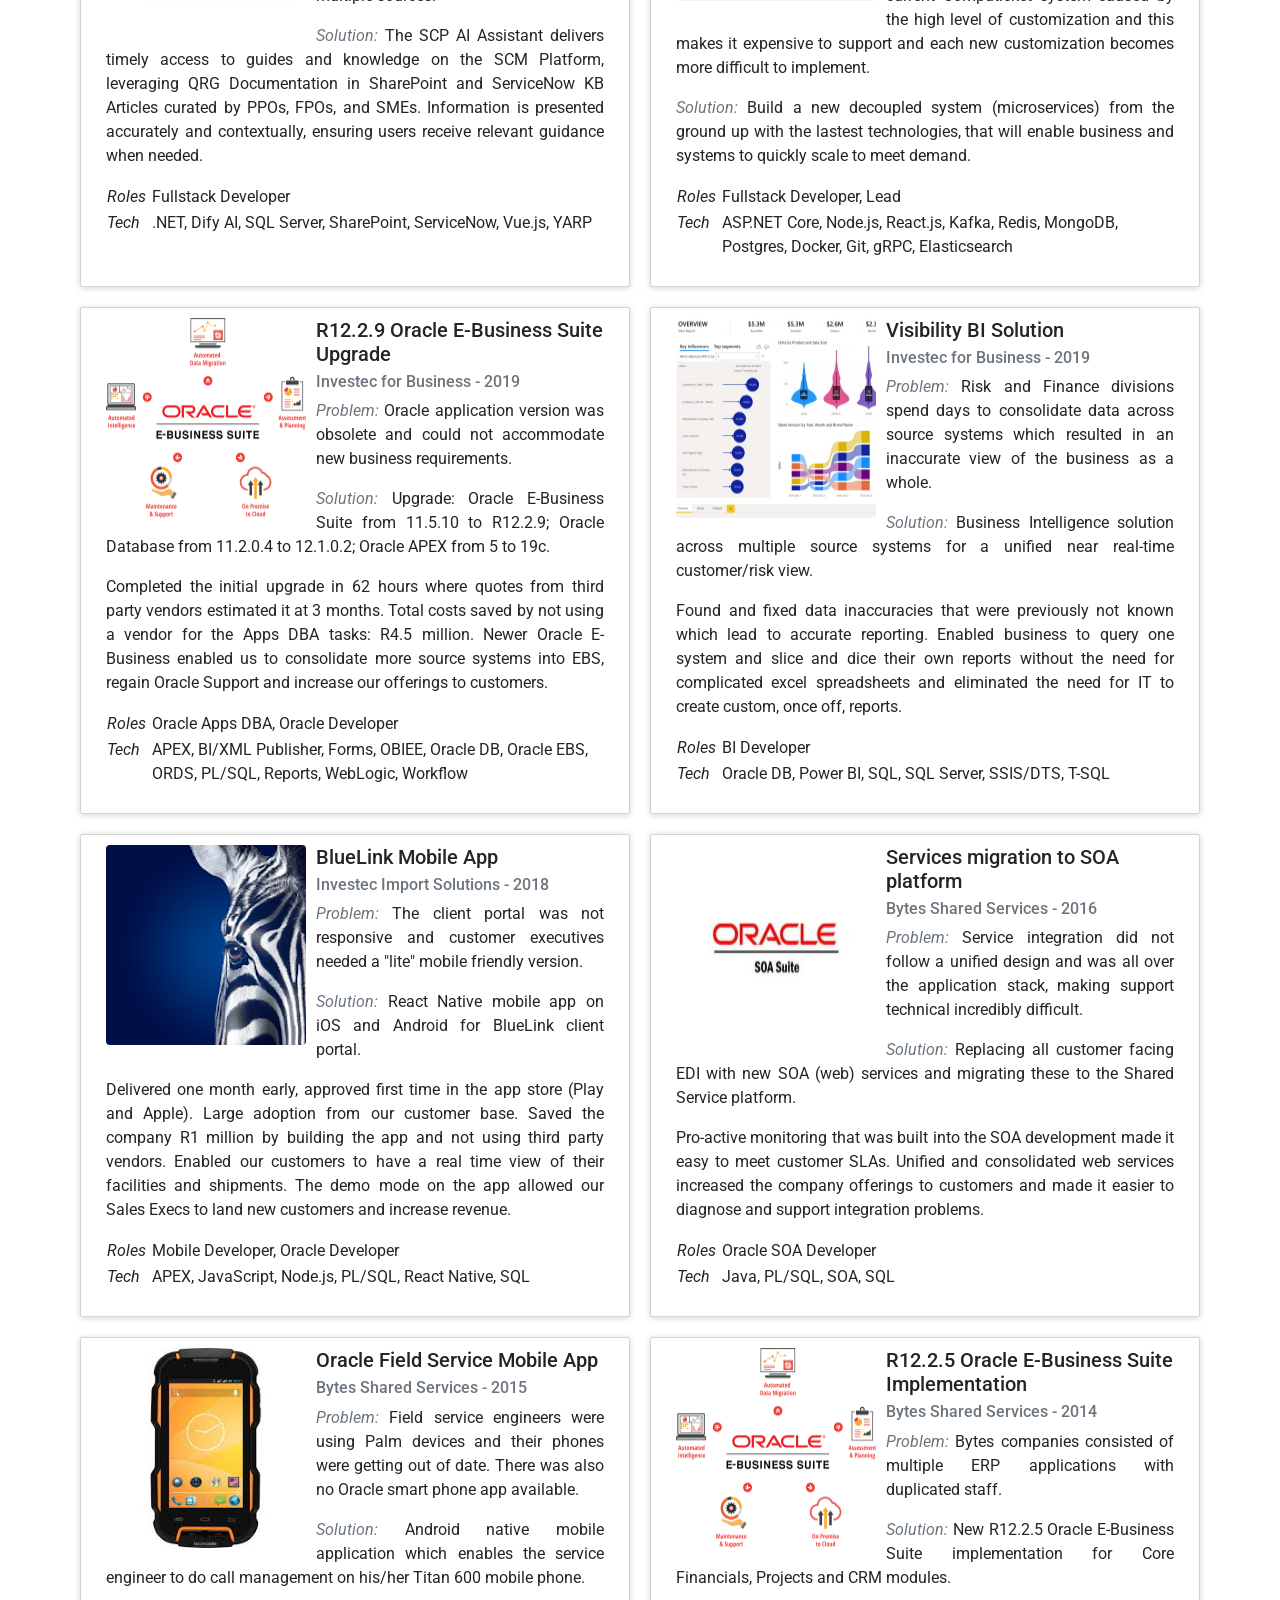
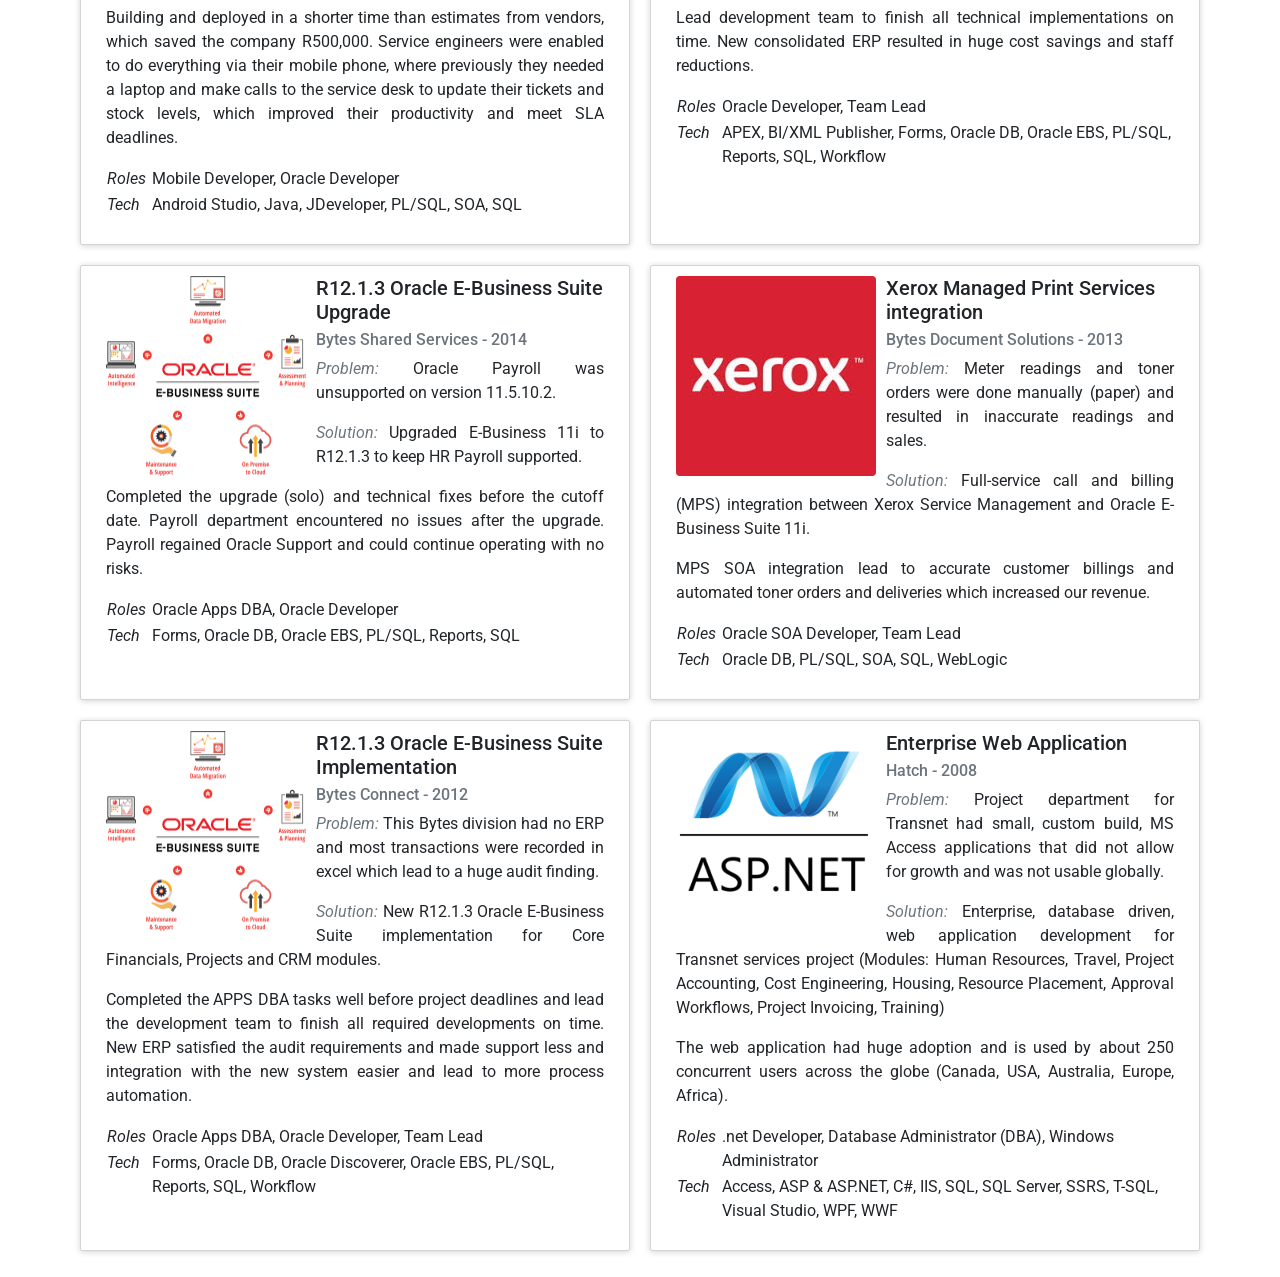
==== commit 81fee016: "update current" ====
--- a/index.html
+++ b/index.html
@@ -110,6 +110,13 @@
             </div>
         </div>
         <div class="row">
+            <div class="col-sm-2">
+                <em>Certifications</em></div>
+            <div class="col-sm">
+                Bachelor of Commerce in Informatics and Accounting (Potchefstroom University 2000), Oracle Certified Professional (OCP)
+            </div>
+        </div>        
+        <div class="row">
             <h3>Timeline</h3>
         </div>
         <div class="row">
